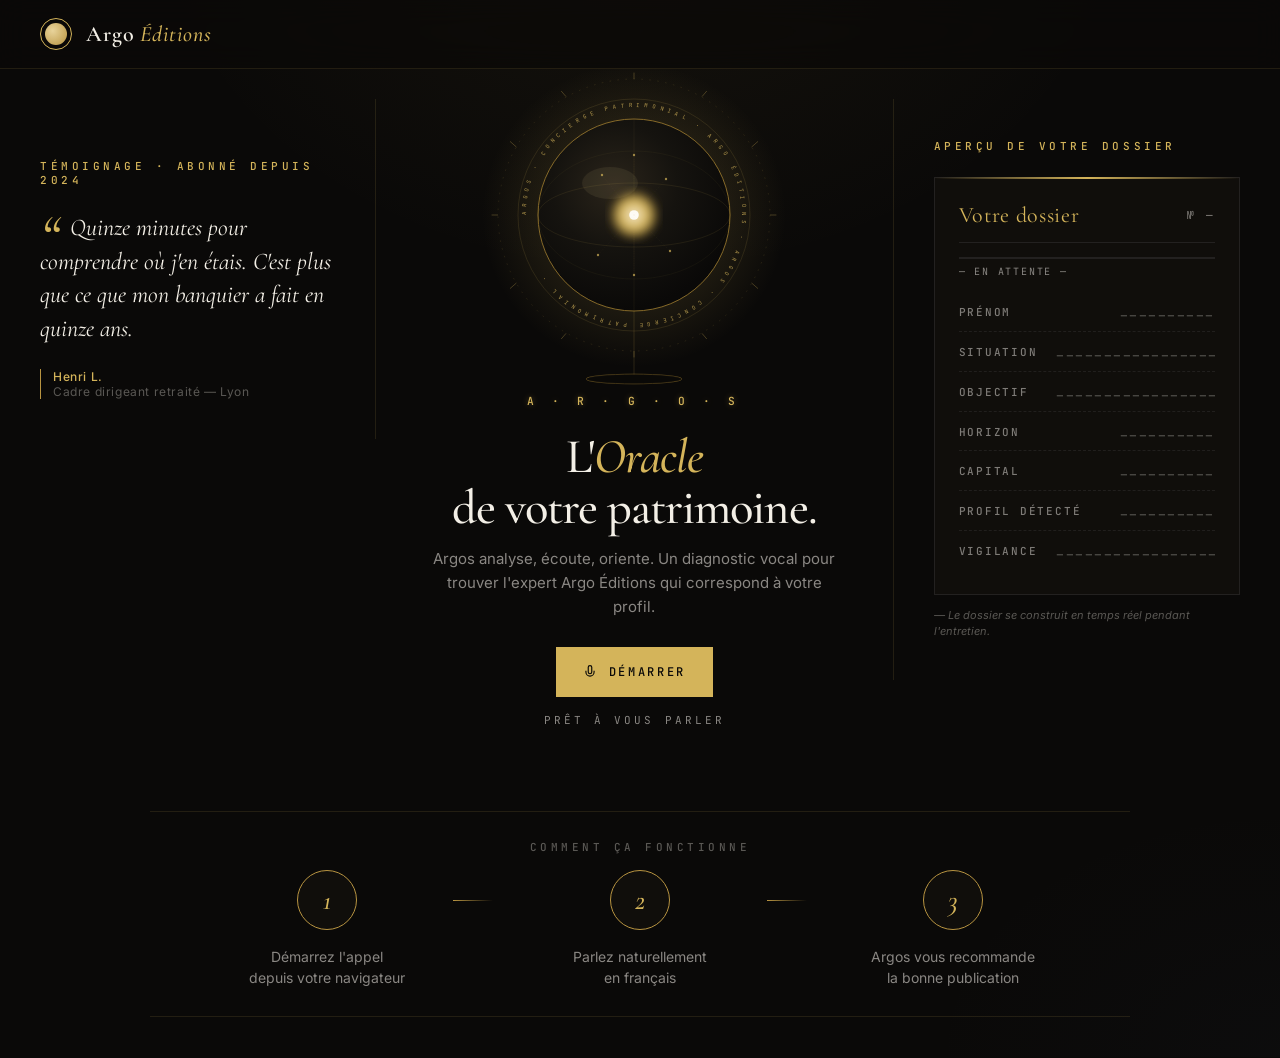
==== frontend/argo-page/index.html @ a1c846ee "Cartes offre trop tot + carte Alpha persistante + didascalie + jauge chaleur Analyse 3 dernieres con" ====
<!DOCTYPE html>
<html lang="fr">
<head>
<meta charset="UTF-8">
<meta name="viewport" content="width=device-width, initial-scale=1.0">
<title>Argos · L'Oracle de votre patrimoine — Argo Éditions</title>
<link rel="preconnect" href="https://fonts.googleapis.com">
<link rel="preconnect" href="https://fonts.gstatic.com" crossorigin>
<link href="https://fonts.googleapis.com/css2?family=Cormorant+Garamond:ital,wght@0,400;0,500;0,600;0,700;1,400;1,500&family=Inter:wght@300;400;500;600;700&family=JetBrains+Mono:wght@400;500&display=swap" rel="stylesheet">

<style>
  :root {
    --bg: #0a0908;
    --bg-2: #100e0b;
    --bg-3: #15130f;
    --fg: #f3efe6;
    --muted: #8a8783;
    --dim: #5a5854;
    --gold: #d4b45a;
    --gold-2: #b89441;
    --gold-soft: #b89441;
    --gold-light: #e8d39a;
    --gold-dim: rgba(212,180,90,0.15);
    --gold-dark: #8a6d2a;
    --line: #232120;
    --line-2: #2a2726;
    --line-soft: rgba(212,180,90,0.12);
    --danger: #b85454;
    --success: #5ab85a;
  }

  * { margin: 0; padding: 0; box-sizing: border-box; }
  html, body {
    min-height: 100%;
    background: var(--bg);
    color: var(--fg);
    font-family: 'Inter', -apple-system, sans-serif;
    font-weight: 400;
    overflow-x: hidden;
    -webkit-font-smoothing: antialiased;
  }
  body {
    background:
      radial-gradient(900px 700px at 50% -10%, rgba(212,180,90,0.06), transparent 55%),
      radial-gradient(700px 500px at 100% 100%, rgba(60,80,120,0.04), transparent 50%),
      var(--bg);
  }

  .serif { font-family: 'Cormorant Garamond', serif; }
  .mono { font-family: 'JetBrains Mono', monospace; }
  .eyebrow {
    font-family: 'JetBrains Mono', monospace;
    font-size: 11px;
    letter-spacing: 0.32em;
    text-transform: uppercase;
    color: var(--gold);
    font-weight: 500;
  }
  .eyebrow.dim { color: var(--dim); }

  /* ================ NAV ================ */
  .nav {
    position: sticky; top: 0; z-index: 50;
    backdrop-filter: blur(14px) saturate(140%);
    background: rgba(10,9,8,0.7);
    border-bottom: 1px solid var(--line-soft);
  }
  .nav-inner {
    max-width: 1480px; margin: 0 auto;
    padding: 18px 40px;
    display: flex; align-items: center; justify-content: space-between;
  }
  .brand-logo { display: flex; align-items: center; gap: 14px; }
  .brand-mark {
    width: 32px; height: 32px;
    border: 1px solid var(--gold);
    border-radius: 50%;
    position: relative;
  }
  .brand-mark::after {
    content: ""; position: absolute;
    inset: 4px; border-radius: 50%;
    background: radial-gradient(circle at 35% 35%, var(--gold-light), var(--gold-soft));
  }
  .brand-name {
    font-family: 'Cormorant Garamond', serif;
    font-size: 22px; font-weight: 600;
    letter-spacing: 0.04em;
  }
  .brand-name em { color: var(--gold); font-style: italic; font-weight: 500; }
  .nav-links {
    display: flex; gap: 36px;
    font-size: 13px; color: var(--muted);
    letter-spacing: 0.02em;
  }
  .nav-links a { color: inherit; text-decoration: none; transition: color .2s; }
  .nav-links a:hover { color: var(--fg); }
  .nav-cta {
    font-family: 'JetBrains Mono', monospace;
    font-size: 11px; letter-spacing: 0.2em; text-transform: uppercase;
    color: var(--gold);
    border: 1px solid var(--gold-soft);
    padding: 10px 18px;
    background: transparent;
    cursor: pointer;
    transition: all .25s;
  }
  .nav-cta:hover { background: var(--gold); color: var(--bg); }
  @media (max-width: 860px) { .nav-links { display: none; } }

  /* ================ ORACLE LAYOUT (3-column) ================ */
  .oracle {
    padding: 30px 40px 0;
    display: grid;
    grid-template-columns: 1fr 1.3fr 1fr;
    gap: 40px;
    align-items: start;
    max-width: 1480px;
    margin: 0 auto;
  }

  .o-left {
    padding: 60px 40px 40px 0;
    border-right: 1px solid var(--line-soft);
    transition: opacity 0.6s;
    position: relative;
    align-self: start;
  }
  .o-testimonial { transition: opacity 0.5s, max-height 0.5s; }
  body.in-call .o-testimonial {
    opacity: 0;
    max-height: 0;
    overflow: hidden;
    pointer-events: none;
    margin: 0;
  }
  .o-left .eyebrow { margin-bottom: 24px; }
  .o-quote {
    font-family: 'Cormorant Garamond', serif;
    font-style: italic;
    font-size: 24px;
    line-height: 1.4;
    color: var(--fg);
    margin-bottom: 24px;
  }
  .o-quote::before {
    content: "\201C";
    font-size: 60px;
    color: var(--gold);
    line-height: 0;
    vertical-align: -20px;
    margin-right: 4px;
  }
  .o-attrib {
    font-size: 12px;
    color: var(--dim);
    letter-spacing: 0.05em;
    border-left: 1px solid var(--gold-soft);
    padding-left: 12px;
  }
  .o-attrib strong { color: var(--gold); font-weight: 500; }
  .o-press { margin-top: 60px; }
  .o-press-list { display: flex; flex-direction: column; gap: 14px; }
  .o-press-list div {
    font-family: 'Cormorant Garamond', serif;
    font-style: italic;
    font-size: 18px;
    color: var(--gold);
  }

  /* ==== CENTER COLUMN ==== */
  .o-center { text-align: center; padding: 0 0 10px; position: relative; }
  .o-headline {
    font-family: 'Cormorant Garamond', serif;
    font-size: clamp(32px, 3.8vw, 52px);
    line-height: 1.05;
    margin-top: 18px;
    margin-bottom: 14px;
    letter-spacing: -0.02em;
    font-weight: 500;
  }
  .o-headline em { color: var(--gold); font-style: italic; }
  .o-sub {
    color: var(--muted);
    font-size: 15px;
    line-height: 1.6;
    max-width: 420px;
    margin: 0 auto 28px;
  }
  body.in-call .o-headline, body.in-call .o-sub {
    opacity: 0;
    pointer-events: none;
    max-height: 0;
    margin: 0;
    overflow: hidden;
    transition: all 0.5s;
  }
  .o-cta-row {
    display: flex; gap: 14px; justify-content: center; flex-wrap: wrap;
    align-items: center;
  }
  /* En appel, le headline + sub sont effondres : il faut restaurer l'air
     entre le bas de l'orbe (A R G O S) et les boutons Micro/Raccrocher. */
  body.in-call .o-cta-row { margin-top: 36px; }
  .btn {
    font-family: 'JetBrains Mono', monospace;
    font-size: 12px;
    letter-spacing: 0.22em;
    text-transform: uppercase;
    cursor: pointer;
    padding: 16px 26px;
    transition: all .3s;
    display: inline-flex; align-items: center; gap: 12px;
    text-decoration: none;
    background: transparent;
    border: 1px solid transparent;
    font-weight: 500;
  }
  .btn-primary {
    background: var(--gold);
    color: var(--bg);
    border-color: var(--gold);
  }
  .btn-primary:hover {
    background: var(--gold-light);
    box-shadow: 0 8px 30px rgba(212,180,90,0.25);
  }
  .btn-primary:disabled {
    opacity: 0.5; cursor: not-allowed; box-shadow: none;
  }
  .btn-ghost { color: var(--fg); border: 1px solid var(--line); }
  .btn-ghost:hover { border-color: var(--gold-soft); color: var(--gold); }
  .btn-danger {
    background: rgba(184,84,84,0.08);
    border: 1px solid rgba(184,84,84,0.35);
    color: #d88888;
  }
  .btn-danger:hover { background: rgba(184,84,84,0.18); border-color: #d88888; }
  .btn-mute {
    border: 1px solid var(--line);
    color: #cfc9bd;
    display: inline-flex;
    align-items: center;
    gap: 10px;
  }
  .btn-mute:hover { border-color: var(--gold-soft); }
  .btn-mute.muted { background: rgba(184,84,84,0.12); border-color: rgba(184,84,84,0.4); color: #e8a3a3; }
  .btn-mute .dot {
    width: 8px; height: 8px; border-radius: 50%;
    background: #5ab85a;
    box-shadow: 0 0 6px rgba(90,184,90,0.6);
  }
  .btn-mute.muted .dot { background: #b85454; box-shadow: 0 0 6px rgba(184,84,84,0.6); }
  .btn-icon { width: 14px; height: 14px; }

  .status {
    font-family: 'JetBrains Mono', monospace;
    font-size: 11px;
    letter-spacing: 0.28em;
    text-transform: uppercase;
    color: var(--muted);
    margin-top: 16px;
    margin-bottom: 0;
    min-height: 18px;
    text-align: center;
  }

  /* ========= ORACLE ORB (SVG) ========= */
  .orb-container {
    --orb-scale: 1;
    --orb-glow: 0.25;
    --heat-color: #6688aa;
    --heat-pct: 0;
    position: relative;
    width: 320px;
    height: 384px;
    margin: -60px auto -10px;
    display: flex;
    align-items: center;
    justify-content: center;
  }
  .oracle-svg {
    width: 100%; height: 100%;
    display: block;
    overflow: visible;
  }
  /* Sphere group : reactive au voice RMS */
  .oracle-sphere-scale {
    transform-origin: 200px 220px;
    transform: scale(var(--orb-scale));
    transition: transform 60ms linear;
  }
  /* Aura : opacity liée à --orb-glow */
  .oracle-aura { opacity: calc(0.5 + 0.5 * var(--orb-glow)); transition: opacity 0.3s; }

  .oracle-ring-outer {
    transform-origin: 200px 220px;
    animation: oracle-rotate-slow 40s linear infinite;
  }
  .oracle-ring-mid {
    transform-origin: 200px 220px;
    animation: oracle-rotate-rev 30s linear infinite;
  }
  .oracle-core {
    transform-origin: 200px 220px;
    animation: oracle-core-breathe 4s ease-in-out infinite;
  }
  .orb-container.speaking .oracle-core {
    animation: oracle-core-pulse 0.8s ease-in-out infinite alternate;
  }
  .orb-container.speaking .oracle-aura {
    animation: oracle-aura-pulse 3s ease-in-out infinite;
  }
  .oracle-pulse-out {
    transform-origin: 200px 220px;
    opacity: 0;
  }
  .orb-container.speaking .oracle-pulse-out {
    animation: oracle-pulse-out 1.6s ease-out infinite;
  }
  .orb-container.speaking .oracle-pulse-out:nth-child(2) { animation-delay: 0.5s; }
  .orb-container.speaking .oracle-pulse-out:nth-child(3) { animation-delay: 1s; }

  @keyframes oracle-rotate-slow { from { transform: rotate(0deg);} to { transform: rotate(360deg);} }
  @keyframes oracle-rotate-rev { from { transform: rotate(0deg);} to { transform: rotate(-360deg);} }
  @keyframes oracle-core-breathe {
    0%,100% { transform: scale(0.95); }
    50% { transform: scale(1.05); }
  }
  @keyframes oracle-core-pulse {
    0% { transform: scale(0.9); opacity: 0.85; }
    100% { transform: scale(1.18); opacity: 1; }
  }
  @keyframes oracle-aura-pulse {
    0%,100% { transform: scale(1); }
    50% { transform: scale(1.08); }
  }
  @keyframes oracle-pulse-out {
    0% { r: 35; opacity: 0.6; }
    100% { r: 150; opacity: 0; }
  }

  /* Heat halo derrière l'orb */
  .heat-halo {
    position: absolute;
    inset: 8% 15%;
    border-radius: 50%;
    background: radial-gradient(circle, var(--heat-color) 0%, transparent 55%);
    opacity: 0;
    filter: blur(28px);
    pointer-events: none;
    z-index: 0;
    transition: opacity 0.8s, background 0.8s;
  }
  body.in-call .heat-halo { opacity: calc(0.1 + var(--heat-pct) / 350); }

  /* Waveform bars + particle canvas centrés sur la SPHÈRE (pas le container).
     La sphère est à (200, 220) dans le viewBox 400×480 → 50% horizontal,
     ~46% vertical du container 380×460. */
  .orb-waveform {
    position: absolute;
    top: 46%; left: 50%;
    width: 260px; height: 260px;
    transform: translate(-50%, -50%);
    opacity: 0;
    transition: opacity 0.5s;
    pointer-events: none;
    z-index: 3;
  }
  body.in-call .orb-container.speaking .orb-waveform { opacity: 1; }
  .orb-waveform line {
    stroke: var(--gold);
    stroke-width: 1.6;
    stroke-linecap: round;
    transform-origin: 140px 140px;
    filter: drop-shadow(0 0 3px rgba(212,180,90,0.5));
  }
  #particle-canvas {
    position: absolute;
    top: 46%; left: 50%;
    width: 360px; height: 360px;
    transform: translate(-50%, -50%);
    pointer-events: none;
    z-index: 2;
    opacity: 0;
    transition: opacity 0.5s;
  }
  body.in-call .orb-container.speaking #particle-canvas { opacity: 1; }

  /* Heat meter + tour badge */
  .heat-meter {
    display: flex;
    gap: 4px;
    justify-content: center;
    margin: 14px auto 0;
    opacity: 0;
    transition: opacity 0.5s;
  }
  body.in-call .heat-meter { opacity: 1; }
  .heat-pip {
    width: 32px;
    height: 4px;
    border-radius: 2px;
    background: rgba(255,255,255,0.06);
    transition: background 0.6s, box-shadow 0.6s, transform 0.6s;
  }
  .heat-pip.active { transform: scaleY(1.3); }
  .heat-pip.active.cold { background: #6688aa; box-shadow: 0 0 8px rgba(102,136,170,0.6); }
  .heat-pip.active.warm { background: #b89441; box-shadow: 0 0 8px rgba(184,148,65,0.6); }
  .heat-pip.active.hot  { background: #d4a030; box-shadow: 0 0 10px rgba(212,160,48,0.7); }
  .heat-pip.active.ready {
    background: #d4b45a; box-shadow: 0 0 14px rgba(212,180,90,0.9);
    animation: pip-pulse 1.6s ease-in-out infinite;
  }
  @keyframes pip-pulse { 0%,100% { box-shadow: 0 0 14px rgba(212,180,90,0.9);} 50% { box-shadow: 0 0 22px rgba(212,180,90,1);} }
  .heat-label {
    font-family: 'JetBrains Mono', monospace;
    font-size: 10px;
    letter-spacing: 0.22em;
    text-transform: uppercase;
    color: var(--muted);
    text-align: center;
    margin-top: 8px;
    opacity: 0;
    min-height: 12px;
    transition: opacity 0.5s;
  }
  body.in-call .heat-label { opacity: 0.7; }

  .turn-badge {
    position: fixed;
    top: 86px;
    right: 24px;
    background: rgba(20,20,20,0.85);
    backdrop-filter: blur(10px);
    border: 1px solid rgba(212,180,90,0.25);
    color: var(--gold);
    padding: 8px 14px;
    border-radius: 20px;
    font-family: 'JetBrains Mono', monospace;
    font-size: 10px;
    font-weight: 500;
    letter-spacing: 0.2em;
    text-transform: uppercase;
    z-index: 60;
    opacity: 0;
    transform: translateY(-10px);
    transition: opacity 0.4s, transform 0.4s;
  }
  body.in-call .turn-badge { opacity: 1; transform: none; }
  .turn-badge .turn-num {
    color: #fff;
    font-family: 'Cormorant Garamond', serif;
    font-size: 18px;
    font-weight: 700;
    font-style: italic;
    margin-right: 6px;
  }

  /* ================ DOSSIER CARD (right column) ================ */
  .o-right {
    padding: 40px 0 40px 40px;
    border-left: 1px solid var(--line-soft);
  }
  .o-right .eyebrow { margin-bottom: 24px; }
  .dossier-card {
    background: var(--bg-2);
    border: 1px solid var(--line);
    padding: 24px;
    position: relative;
  }
  .dossier-card::before {
    content: ""; position: absolute;
    top: -1px; left: -1px; right: -1px; height: 2px;
    background: linear-gradient(90deg, transparent, var(--gold), transparent);
  }
  .dossier-header {
    display: flex; justify-content: space-between; align-items: center;
    padding-bottom: 14px; margin-bottom: 14px;
    border-bottom: 1px solid var(--line);
  }
  .dossier-title-row {
    display: flex; align-items: center; gap: 10px;
    font-family: 'Cormorant Garamond', serif;
    font-size: 22px;
    color: var(--gold);
    letter-spacing: 0.03em;
  }
  .dossier-title-row .dossier-thinking {
    display: none;
    font-family: 'JetBrains Mono', monospace;
    font-size: 10px;
    letter-spacing: 0.2em;
    text-transform: uppercase;
    color: var(--muted);
    align-items: center;
    gap: 6px;
  }
  .dossier-thinking.active { display: inline-flex; }
  .dossier-thinking::before {
    content: "";
    width: 6px; height: 6px; border-radius: 50%;
    background: var(--gold);
    animation: thinking-pulse 1.2s ease-in-out infinite;
  }
  @keyframes thinking-pulse { 0%,100% { opacity: 1;} 50% { opacity: 0.25;} }
  .dossier-id {
    font-family: 'JetBrains Mono', monospace;
    font-size: 11px;
    color: var(--muted);
    letter-spacing: 0.2em;
  }

  .dossier-progress {
    height: 2px;
    background: var(--line);
    margin-bottom: 6px;
    overflow: hidden;
  }
  .dossier-progress-bar {
    height: 100%; width: 0%;
    background: linear-gradient(90deg, var(--gold-2), var(--gold));
    transition: width 0.7s cubic-bezier(.16,.78,.31,.98);
  }
  .dossier-progress-label {
    font-family: 'JetBrains Mono', monospace;
    font-size: 10px;
    color: var(--muted);
    letter-spacing: 0.18em;
    text-transform: uppercase;
    margin-bottom: 14px;
  }

  .dossier-body { display: flex; flex-direction: column; }
  .dossier-empty {
    font-family: 'Cormorant Garamond', serif;
    font-style: italic;
    color: #9a968c;
    font-size: 14px;
    line-height: 1.5;
    padding: 20px 0;
  }

  /* Chaque section = une row "Label   Value" */
  .dossier-section {
    display: flex;
    justify-content: space-between;
    align-items: flex-start;
    gap: 16px;
    padding: 10px 0;
    border-bottom: 1px dashed var(--line);
    font-size: 13px;
    animation: dossier-fade-in 0.4s ease-out;
  }
  .dossier-section:last-child { border-bottom: none; }
  @keyframes dossier-fade-in { from { opacity: 0; transform: translateX(6px);} to { opacity: 1; transform: none;} }

  .dossier-label {
    font-family: 'JetBrains Mono', monospace;
    font-size: 11px;
    color: var(--muted);
    letter-spacing: 0.16em;
    text-transform: uppercase;
    white-space: nowrap;
    padding-top: 3px;
    font-weight: 500;
  }
  .dossier-value {
    color: var(--fg);
    text-align: right;
    max-width: 62%;
    line-height: 1.45;
  }
  .dossier-value.highlight {
    font-family: 'Cormorant Garamond', serif;
    font-style: italic;
    color: var(--gold);
    font-size: 18px;
  }
  .dossier-badge {
    display: inline-block;
    padding: 3px 8px;
    background: var(--gold-dim);
    color: var(--gold);
    border: 1px solid var(--gold-soft);
    font-family: 'JetBrains Mono', monospace;
    font-size: 9px;
    letter-spacing: 0.15em;
    text-transform: uppercase;
  }
  .dossier-item {
    display: block;
    padding: 3px 0;
    color: #d4d0c8;
    font-size: 13px;
    line-height: 1.45;
  }
  .dossier-item + .dossier-item { border-top: 1px solid rgba(255,255,255,0.04); margin-top: 3px; padding-top: 5px; }
  .dossier-value-list { display: flex; flex-direction: column; gap: 2px; text-align: right; align-items: flex-end; }
  .dossier-value-list .dossier-item { text-align: right; padding-left: 0; }
  .dossier-value-list .dossier-item::before { display: none; }

  /* Template à trous — affiché tant que le dossier n'est pas rempli */
  .dossier-section.placeholder { opacity: 0.9; }
  .dossier-value.dashes {
    font-family: 'JetBrains Mono', monospace;
    color: var(--muted);
    font-size: 13px;
    user-select: none;
    letter-spacing: 1.5px;
    opacity: 0.75;
  }
  .dossier-item.new {
    animation: new-item-glow 1.6s ease-out forwards;
  }
  @keyframes new-item-glow {
    0%   { background: rgba(212,180,90,0.22); box-shadow: inset 3px 0 0 var(--gold); }
    60%  { background: rgba(212,180,90,0.08); box-shadow: inset 2px 0 0 var(--gold-soft); }
    100% { background: transparent; box-shadow: inset 0 0 0 transparent; }
  }

  /* Curseur typewriter */
  .typing-cursor::after {
    content: ""; display: inline-block;
    width: 2px; height: 0.95em;
    background: var(--gold);
    vertical-align: text-bottom;
    margin-left: 2px;
    animation: blink 0.7s infinite;
  }
  @keyframes blink { 0%,50% { opacity: 1;} 51%,100% { opacity: 0;} }

  .dossier-close {
    position: absolute;
    top: 12px; right: 12px;
    width: 28px; height: 28px;
    border-radius: 50%;
    background: rgba(255,255,255,0.06);
    border: 1px solid rgba(255,255,255,0.12);
    color: var(--fg);
    font-size: 1rem;
    cursor: pointer;
    display: none;
    align-items: center;
    justify-content: center;
    font-family: inherit;
  }
  @media (max-width: 980px) { .dossier-close { display: flex; } }

  /* ================ HOW IT WORKS (3 étapes) ================ */
  .how-it-works {
    max-width: 980px;
    margin: 48px auto 40px;
    padding: 28px 40px;
    border-top: 1px solid var(--line-soft);
    border-bottom: 1px solid var(--line-soft);
    text-align: center;
    transition: opacity 0.5s, max-height 0.5s, padding 0.5s, margin 0.5s;
  }
  body.in-call .how-it-works {
    opacity: 0;
    max-height: 0;
    margin: 0 auto;
    padding: 0 40px;
    overflow: hidden;
    border: none;
    pointer-events: none;
  }
  .how-it-works .eyebrow { color: var(--dim); margin-bottom: 16px; }
  .hiw-steps {
    display: grid;
    grid-template-columns: repeat(3, 1fr);
    gap: 40px;
    align-items: start;
  }
  .hiw-step {
    display: flex;
    flex-direction: column;
    align-items: center;
    text-align: center;
    gap: 16px;
    position: relative;
  }
  .hiw-step:not(:last-child)::after {
    content: "";
    position: absolute;
    top: 30px;
    right: -30px;
    width: 40px; height: 1px;
    background: linear-gradient(90deg, var(--gold-soft), transparent);
  }
  .hiw-num {
    width: 60px; height: 60px;
    border-radius: 50%;
    border: 1px solid var(--gold-soft);
    background: var(--bg-2);
    display: flex;
    align-items: center;
    justify-content: center;
    font-family: 'Cormorant Garamond', serif;
    font-size: 28px;
    font-style: italic;
    color: var(--gold);
    font-weight: 500;
  }
  .hiw-text {
    font-size: 14px;
    color: var(--muted);
    line-height: 1.5;
    font-family: 'Inter', sans-serif;
  }
  @media (max-width: 720px) {
    .hiw-steps { grid-template-columns: 1fr; gap: 28px; }
    .hiw-step:not(:last-child)::after { display: none; }
  }

  /* ================ TRANSCRIPT (pendant l'appel, sous les CTAs) ================ */
  #transcript {
    max-width: 540px;
    margin: 0 auto;
    max-height: 0;
    overflow-y: auto;
    display: flex;
    flex-direction: column;
    gap: 10px;
    padding-right: 6px;
    opacity: 0;
    transition: opacity 0.5s, max-height 0.5s, margin 0.5s;
  }
  body.in-call #transcript { opacity: 1; max-height: 220px; margin: 28px auto 0; }
  #transcript::-webkit-scrollbar { width: 3px; }
  #transcript::-webkit-scrollbar-thumb { background: var(--line-2); border-radius: 2px; }
  .transcript-line {
    padding: 10px 14px;
    border-radius: 10px;
    line-height: 1.5;
    font-size: 14px;
    animation: line-in 0.35s ease-out;
    text-align: left;
  }
  .transcript-line.alpha {
    background: linear-gradient(135deg, rgba(212,180,90,0.08), rgba(212,180,90,0.02));
    border: 1px solid rgba(212,180,90,0.16);
    align-self: flex-start;
    max-width: 90%;
    border-left: 2px solid var(--gold);
  }
  .transcript-line.user {
    background: rgba(255,255,255,0.03);
    border: 1px solid rgba(255,255,255,0.08);
    align-self: flex-end;
    max-width: 90%;
    color: #ccc;
  }
  @keyframes line-in { from { opacity: 0; transform: translateY(6px);} to { opacity: 1; transform: none;} }

  /* Closing CTA (sous l'orb, gold bubble) */
  #closing-cta {
    text-align: center;
    margin: 0 auto;
    padding: 0 20px;
    background: linear-gradient(135deg, rgba(212,180,90,0.08), rgba(212,180,90,0.02));
    border: 1px solid transparent;
    border-radius: 12px;
    opacity: 0;
    transform: translateY(10px);
    max-height: 0;
    overflow: hidden;
    transition: opacity 0.5s, transform 0.5s, max-height 0.5s, padding 0.5s, border-color 0.5s, margin 0.5s;
    max-width: 480px;
  }
  #closing-cta.visible {
    opacity: 1;
    transform: none;
    max-height: 160px;
    margin: 24px auto 0;
    padding: 18px 20px;
    border-color: rgba(212,180,90,0.3);
  }
  #closing-cta .label {
    display: block;
    color: var(--muted);
    font-family: 'JetBrains Mono', monospace;
    font-size: 10px;
    letter-spacing: 0.22em;
    text-transform: uppercase;
    margin-bottom: 10px;
  }
  #closing-cta a {
    display: inline-block;
    background: var(--gold);
    color: var(--bg);
    padding: 12px 28px;
    text-decoration: none;
    font-weight: 600;
    border-radius: 26px;
    font-size: 14px;
    transition: transform 0.15s;
  }
  #closing-cta a:hover { transform: translateY(-1px); }

  /* ================ SMART CARDS (colonne gauche, à la place du témoignage) ================ */
  #smart-card-area {
    display: none;
    flex-direction: column;
    gap: 12px;
    width: 100%;
    max-width: 360px;
    opacity: 0;
    transition: opacity 0.5s;
    pointer-events: auto;
  }
  body.in-call #smart-card-area { display: flex; opacity: 1; }
  /* Mobile : les cartes vont en bas plutôt qu'à la place du témoignage */
  @media (max-width: 980px) {
    body.in-call #smart-card-area {
      position: fixed;
      left: 16px; right: 16px; bottom: 16px;
      max-width: none; width: auto;
      max-height: 40vh; overflow-y: auto;
      flex-direction: row; flex-wrap: wrap;
      z-index: 30;
    }
  }
  .smart-card {
    pointer-events: auto;
    background: var(--bg-2);
    backdrop-filter: blur(20px);
    border: 1px solid var(--line);
    padding: 20px 22px;
    box-shadow: 0 16px 40px rgba(0,0,0,0.6);
    opacity: 0;
    transform: translateY(18px) scale(0.96);
    transition: opacity 0.6s, transform 0.6s;
    position: relative;
  }
  .smart-card::before {
    content: ""; position: absolute;
    top: -1px; left: -1px; right: -1px; height: 2px;
    background: linear-gradient(90deg, transparent, var(--gold), transparent);
  }
  .smart-card.visible { opacity: 1; transform: none; }
  .smart-card.exiting { opacity: 0; transform: translateY(-12px) scale(0.94); }
  .smart-card.offer-reveal { animation: offer-unfold 0.8s cubic-bezier(.16,.78,.31,.98) both; }
  @keyframes offer-unfold {
    0% { transform: perspective(900px) rotateX(-120deg) scale(0.7); opacity: 0; }
    60% { transform: perspective(900px) rotateX(-6deg) scale(0.98); opacity: 1; }
    100% { transform: perspective(900px) rotateX(0deg) scale(1); opacity: 1; }
  }

  .smart-card-badge {
    display: inline-block;
    font-family: 'JetBrains Mono', monospace;
    font-size: 9px;
    letter-spacing: 0.22em;
    font-weight: 500;
    color: var(--gold);
    background: var(--gold-dim);
    border: 1px solid rgba(212,180,90,0.3);
    padding: 3px 8px;
    text-transform: uppercase;
    margin-bottom: 10px;
  }
  .smart-card h4 {
    font-family: 'Cormorant Garamond', serif;
    font-size: 18px;
    font-weight: 500;
    color: var(--fg);
    margin-bottom: 8px;
    line-height: 1.3;
  }
  .smart-card img {
    display: block; width: 100%; height: auto;
    border-radius: 8px;
    margin: 8px 0 10px;
    border: 1px solid var(--line);
  }
  .smart-card .big-number {
    font-family: 'Cormorant Garamond', serif;
    font-size: 42px;
    font-weight: 600;
    font-style: italic;
    color: var(--gold);
    line-height: 1;
    margin: 6px 0 4px;
    letter-spacing: -0.01em;
  }
  .smart-card p {
    font-size: 13px;
    color: #c8c4bb;
    line-height: 1.5;
  }
  .smart-card .product-price {
    font-family: 'Cormorant Garamond', serif;
    font-style: italic;
    font-size: 22px;
    color: var(--gold);
    margin: 8px 0;
  }
  .smart-card .btn-cta {
    display: inline-block;
    background: var(--gold);
    color: var(--bg);
    padding: 9px 18px;
    text-decoration: none;
    font-family: 'JetBrains Mono', monospace;
    font-size: 11px;
    font-weight: 500;
    letter-spacing: 0.18em;
    text-transform: uppercase;
    margin-top: 6px;
  }

  /* ================ CARDS DIAGNOSTIC / ÉDUCATIVES ================ */
  /* Welcome steps (T1) */
  .smart-card.welcome .ws-list {
    display: flex; flex-direction: column; gap: 10px;
    margin-top: 6px;
  }
  .smart-card.welcome .ws-row {
    display: flex; align-items: center; gap: 12px;
    font-size: 13px; color: var(--fg);
    line-height: 1.45;
  }
  .smart-card.welcome .ws-num {
    width: 26px; height: 26px;
    border-radius: 50%;
    background: var(--gold-dim);
    border: 1px solid var(--gold-soft);
    color: var(--gold);
    font-family: 'Cormorant Garamond', serif;
    font-style: italic;
    font-size: 14px;
    display: flex; align-items: center; justify-content: center;
    flex-shrink: 0;
  }

  /* Did-you-know */
  .smart-card.dyk .dyk-fact {
    font-family: 'Cormorant Garamond', serif;
    font-style: italic;
    font-size: 17px;
    color: var(--fg);
    line-height: 1.4;
    margin: 4px 0 10px;
  }
  .smart-card.dyk .dyk-source {
    font-family: 'JetBrains Mono', monospace;
    font-size: 10px;
    color: var(--dim);
    letter-spacing: 0.14em;
    text-transform: uppercase;
  }

  /* Glossary */
  .smart-card.gloss h4 {
    color: var(--gold);
    font-style: italic;
    font-size: 20px;
  }
  .smart-card.gloss p {
    font-size: 13px;
    line-height: 1.5;
    color: var(--fg);
  }

  /* Patrimony donut */
  .smart-card.patrimony svg.patrimony-donut {
    display: block;
    margin: 6px auto 12px;
    overflow: visible;
  }
  .smart-card.patrimony .pat-legend {
    display: flex; flex-direction: column; gap: 6px;
    margin-top: 6px;
  }
  .smart-card.patrimony .pl-row {
    display: flex; align-items: center; justify-content: space-between;
    font-size: 12px; color: var(--fg);
    padding: 4px 0;
    border-bottom: 1px dashed var(--line);
  }
  .smart-card.patrimony .pl-row:last-child { border: none; }
  .smart-card.patrimony .pl-row .pl-name { display: flex; align-items: center; gap: 8px; }
  .smart-card.patrimony .pl-dot {
    width: 10px; height: 10px; border-radius: 50%;
    flex-shrink: 0;
  }
  .smart-card.patrimony .pl-pct {
    font-family: 'Cormorant Garamond', serif;
    font-style: italic;
    color: var(--gold);
    font-size: 14px;
  }

  /* Quick-reply interactive cards */
  .smart-card.qr .qr-q {
    font-family: 'Cormorant Garamond', serif;
    font-size: 17px;
    color: var(--fg);
    line-height: 1.35;
    margin: 4px 0 14px;
  }
  .smart-card.qr .qr-options {
    display: flex; flex-direction: column; gap: 8px;
  }
  .smart-card.qr .qr-opt {
    font-family: 'JetBrains Mono', monospace;
    font-size: 11px;
    letter-spacing: 0.12em;
    text-transform: uppercase;
    background: transparent;
    border: 1px solid var(--line-2);
    color: var(--fg);
    padding: 10px 14px;
    cursor: pointer;
    transition: all .2s;
    text-align: left;
    font-weight: 500;
  }
  .smart-card.qr .qr-opt:hover {
    border-color: var(--gold-soft);
    background: rgba(212,180,90,0.05);
    color: var(--gold);
  }
  .smart-card.qr .qr-opt.selected {
    background: var(--gold-dim);
    border-color: var(--gold);
    color: var(--gold);
  }
  .smart-card.qr .qr-submit {
    margin-top: 12px;
    background: var(--gold);
    color: var(--bg);
    border: none;
    padding: 12px 18px;
    font-family: 'JetBrains Mono', monospace;
    font-size: 11px;
    letter-spacing: 0.2em;
    text-transform: uppercase;
    cursor: pointer;
    font-weight: 600;
    width: 100%;
  }
  .smart-card.qr .qr-submit:disabled { opacity: 0.3; cursor: not-allowed; }

  /* Risk scale (1-5) */
  .smart-card.qr .risk-scale {
    display: flex;
    gap: 6px;
    margin: 10px 0 6px;
  }
  .smart-card.qr .risk-opt {
    flex: 1;
    padding: 12px 4px;
    border: 1px solid var(--line-2);
    background: transparent;
    cursor: pointer;
    text-align: center;
    font-family: 'Cormorant Garamond', serif;
    font-style: italic;
    font-size: 18px;
    transition: all .2s;
  }
  .smart-card.qr .risk-opt:hover { border-color: var(--gold-soft); transform: translateY(-1px); }
  .smart-card.qr .risk-opt .rl {
    display: block;
    font-family: 'JetBrains Mono', monospace;
    font-style: normal;
    font-size: 8px;
    letter-spacing: 0.12em;
    text-transform: uppercase;
    color: var(--dim);
    margin-top: 4px;
  }
  .smart-card.qr .risk-opt.r1 { color: #6688aa; }
  .smart-card.qr .risk-opt.r2 { color: #88aa88; }
  .smart-card.qr .risk-opt.r3 { color: #d4b45a; }
  .smart-card.qr .risk-opt.r4 { color: #d4a030; }
  .smart-card.qr .risk-opt.r5 { color: #d47a30; }

  /* RGPD + no_commit */
  .smart-card.rgpd {
    background: rgba(255,255,255,0.015);
    border-color: var(--line);
  }
  .smart-card.rgpd .smart-card-badge { color: var(--dim); background: transparent; border-color: var(--line); }
  .smart-card.rgpd p {
    font-size: 12px;
    color: var(--muted);
    line-height: 1.55;
  }
  .smart-card.no-commit {
    border-color: var(--gold-soft);
  }
  .smart-card.no-commit p {
    font-family: 'Cormorant Garamond', serif;
    font-size: 15px;
    font-style: italic;
    line-height: 1.5;
    color: var(--fg);
    margin: 6px 0;
  }

  /* Analysis / reveal cross-check card */
  .smart-card.analysis {
    border: 1px solid var(--gold);
    background: linear-gradient(180deg, var(--bg-2), #17130c);
    box-shadow: 0 10px 40px rgba(212,180,90,0.18), inset 0 0 30px rgba(212,180,90,0.05);
    animation: analysis-glow 2.4s ease-in-out infinite;
  }
  @keyframes analysis-glow {
    0%, 100% { box-shadow: 0 10px 40px rgba(212,180,90,0.18), inset 0 0 30px rgba(212,180,90,0.05); }
    50%      { box-shadow: 0 14px 60px rgba(212,180,90,0.35), inset 0 0 50px rgba(212,180,90,0.12); }
  }
  .smart-card.analysis .an-title {
    font-family: 'Cormorant Garamond', serif;
    font-style: italic;
    font-size: 20px;
    color: var(--gold);
    margin: 4px 0 14px;
  }
  .smart-card.analysis .an-log {
    font-family: 'JetBrains Mono', monospace;
    font-size: 11px;
    color: var(--muted);
    line-height: 1.7;
    letter-spacing: 0.06em;
  }
  .smart-card.analysis .an-log .an-row {
    display: flex; align-items: center; gap: 8px;
    padding: 2px 0;
    opacity: 0;
    animation: an-reveal 0.5s ease-out forwards;
  }
  .smart-card.analysis .an-row:nth-child(1) { animation-delay: 0.2s; }
  .smart-card.analysis .an-row:nth-child(2) { animation-delay: 0.9s; }
  .smart-card.analysis .an-row:nth-child(3) { animation-delay: 1.6s; }
  .smart-card.analysis .an-row:nth-child(4) { animation-delay: 2.3s; }
  .smart-card.analysis .an-row:nth-child(5) { animation-delay: 3.0s; color: var(--gold); font-weight: 500; }
  @keyframes an-reveal {
    from { opacity: 0; transform: translateX(-6px); }
    to   { opacity: 1; transform: none; }
  }
  .smart-card.analysis .an-check {
    color: var(--gold);
    font-family: 'JetBrains Mono', monospace;
    flex-shrink: 0;
  }
  .smart-card.analysis .an-bar {
    margin-top: 14px;
    height: 2px;
    background: var(--line);
    overflow: hidden;
    position: relative;
  }
  .smart-card.analysis .an-bar::after {
    content: "";
    position: absolute; inset: 0;
    background: linear-gradient(90deg, transparent, var(--gold), transparent);
    animation: an-bar-sweep 1.4s linear infinite;
  }
  @keyframes an-bar-sweep {
    from { transform: translateX(-100%); }
    to   { transform: translateX(100%); }
  }

  /* Live market card */
  .smart-card.market .lm-grid {
    display: grid;
    grid-template-columns: 1fr 1fr;
    gap: 8px;
    margin-top: 6px;
  }
  .smart-card.market .lm-item {
    padding: 10px;
    background: rgba(255,255,255,0.02);
    border: 1px solid var(--line);
  }
  .smart-card.market .lm-name {
    font-family: 'JetBrains Mono', monospace;
    font-size: 9px;
    letter-spacing: 0.16em;
    text-transform: uppercase;
    color: var(--dim);
    margin-bottom: 4px;
  }
  .smart-card.market .lm-price {
    font-family: 'Cormorant Garamond', serif;
    font-size: 18px;
    font-weight: 500;
    color: var(--fg);
    line-height: 1;
  }
  .smart-card.market .lm-change {
    font-family: 'JetBrains Mono', monospace;
    font-size: 10px;
    margin-top: 4px;
  }
  .smart-card.market .lm-change.up { color: #6bbd7a; }
  .smart-card.market .lm-change.down { color: #d47a7a; }
  .smart-card.market .lm-unit { color: var(--dim); font-size: 10px; }

  /* ================ CLOSING CINÉMATIQUE OVERLAY ================ */
  .closing-overlay {
    display: none;
    position: fixed;
    inset: 0;
    background: rgba(0,0,0,0.78);
    z-index: 100;
    align-items: center;
    justify-content: center;
    backdrop-filter: blur(8px);
    animation: closing-fade-in 0.4s ease-out;
  }
  .closing-overlay.active { display: flex; }
  @keyframes closing-fade-in { from { opacity: 0; } to { opacity: 1; } }
  .closing-card {
    background: linear-gradient(180deg, var(--bg-2), var(--bg-3));
    border: 1px solid var(--gold);
    padding: 36px 40px;
    max-width: 420px;
    width: 90%;
    text-align: center;
    box-shadow: 0 20px 60px rgba(0,0,0,0.6);
    animation: closing-card-in 0.5s 0.1s ease-out both;
    position: relative;
  }
  .closing-card::before {
    content: ""; position: absolute;
    top: -1px; left: -1px; right: -1px; height: 2px;
    background: linear-gradient(90deg, transparent, var(--gold), transparent);
  }
  @keyframes closing-card-in { from { transform: scale(0.9) translateY(14px); opacity: 0; } to { transform: none; opacity: 1; } }
  .closing-card h3 {
    font-family: 'Cormorant Garamond', serif;
    font-size: 26px;
    font-weight: 500;
    color: var(--gold);
    margin-bottom: 6px;
  }
  .closing-card .closing-expert {
    font-family: 'Cormorant Garamond', serif;
    font-style: italic;
    color: #ccc;
    font-size: 15px;
    margin-bottom: 14px;
  }
  .closing-card .closing-price {
    font-family: 'Cormorant Garamond', serif;
    font-size: 40px;
    color: var(--gold);
    margin: 14px 0;
    letter-spacing: -0.02em;
  }
  .closing-card .closing-bonus { color: #aaa; font-size: 14px; margin-bottom: 12px; }
  .closing-card .closing-guarantee {
    font-family: 'JetBrains Mono', monospace;
    color: #8a8;
    font-size: 10px;
    letter-spacing: 0.2em;
    text-transform: uppercase;
    margin-bottom: 20px;
  }
  .closing-card .closing-cta-btn {
    display: inline-block;
    background: var(--gold);
    color: var(--bg);
    padding: 14px 32px;
    font-family: 'JetBrains Mono', monospace;
    font-weight: 600;
    font-size: 12px;
    letter-spacing: 0.22em;
    text-transform: uppercase;
    text-decoration: none;
    cursor: pointer;
    animation: pulse-btn 2s ease-in-out infinite;
    border: none;
  }
  @keyframes pulse-btn {
    0%,100% { box-shadow: 0 4px 20px rgba(212,180,90,0.3); }
    50% { box-shadow: 0 6px 32px rgba(212,180,90,0.55); }
  }
  .closing-card .closing-dismiss {
    display: block;
    margin-top: 14px;
    color: #666;
    font-family: 'JetBrains Mono', monospace;
    font-size: 10px;
    letter-spacing: 0.2em;
    text-transform: uppercase;
    background: none;
    border: none;
    cursor: pointer;
  }

  /* Confetti */
  .confetti-particle {
    position: fixed;
    width: 8px; height: 8px;
    border-radius: 2px;
    pointer-events: none;
    z-index: 200;
    animation: confetti-fall 2.5s ease-out forwards;
  }
  @keyframes confetti-fall {
    0% { opacity: 1; transform: translateY(0) rotate(0deg); }
    100% { opacity: 0; transform: translateY(80vh) rotate(720deg); }
  }

  /* ================ POST-CALL SCREEN ================ */
  .postcall-screen {
    display: none;
    max-width: 620px;
    margin: 80px auto;
    padding: 40px;
    text-align: center;
    animation: line-in 0.5s ease-out;
  }
  .postcall-screen.active { display: block; }
  .postcall-screen h2 {
    font-family: 'Cormorant Garamond', serif;
    font-size: 36px;
    font-weight: 500;
    color: var(--gold);
    margin-bottom: 14px;
  }
  .postcall-screen .postcall-product {
    font-size: 16px;
    color: var(--fg);
    margin-bottom: 24px;
    line-height: 1.5;
  }
  .postcall-screen .postcall-link {
    display: inline-block;
    background: var(--gold);
    color: var(--bg);
    padding: 14px 32px;
    font-family: 'JetBrains Mono', monospace;
    font-size: 12px;
    letter-spacing: 0.22em;
    text-transform: uppercase;
    font-weight: 500;
    text-decoration: none;
    margin-bottom: 24px;
  }
  .postcall-screen .postcall-dossier {
    text-align: left;
    max-width: 400px;
    margin: 20px auto 0;
    background: var(--bg-2);
    border: 1px solid var(--line);
    padding: 20px;
  }
  .postcall-screen .postcall-dossier h4 {
    font-family: 'Cormorant Garamond', serif;
    color: var(--gold);
    font-size: 16px;
    margin-bottom: 10px;
  }
  .postcall-screen .postcall-dossier p {
    color: #bbb;
    font-size: 14px;
    margin: 4px 0;
  }
  body.postcall-active .oracle,
  body.postcall-active .how-it-works,
  body.postcall-active .turn-badge { display: none !important; }

  .remember-me {
    margin-top: 22px;
    background: rgba(212,180,90,0.06);
    border: 1px solid rgba(212,180,90,0.2);
    padding: 14px 18px;
    max-width: 400px;
    margin-left: auto; margin-right: auto;
    text-align: left;
  }
  .remember-me label {
    display: flex; align-items: flex-start; gap: 10px;
    cursor: pointer;
    color: #c8c4bb;
    font-size: 13px;
    line-height: 1.5;
  }
  .remember-me input[type="checkbox"] {
    accent-color: var(--gold);
    margin-top: 3px;
    width: 16px; height: 16px;
    cursor: pointer;
  }

  /* Viewport glow chaleur hot/ready */
  .viewport-glow {
    position: fixed;
    inset: 0;
    pointer-events: none;
    z-index: 150;
    box-shadow: inset 0 0 0 rgba(212,180,90,0);
    transition: box-shadow 1.2s;
  }
  body.chaleur-hot .viewport-glow { box-shadow: inset 0 0 50px rgba(212,180,90,0.18); }
  body.chaleur-ready .viewport-glow {
    box-shadow: inset 0 0 90px rgba(212,180,90,0.32);
    animation: vglow-pulse 3s ease-in-out infinite;
  }
  @keyframes vglow-pulse {
    0%,100% { box-shadow: inset 0 0 90px rgba(212,180,90,0.3); }
    50% { box-shadow: inset 0 0 130px rgba(212,180,90,0.5); }
  }

  /* Accessibilité */
  :focus-visible {
    outline: 2px solid var(--gold);
    outline-offset: 3px;
  }
  @media (prefers-reduced-motion: reduce) {
    *, *::before, *::after {
      animation-duration: 0.01ms !important;
      animation-iteration-count: 1 !important;
      transition-duration: 0.1s !important;
    }
  }

  /* ================ RESPONSIVE ================ */
  @media (max-width: 980px) {
    .oracle { grid-template-columns: 1fr; gap: 30px; padding: 20px; }
    .o-left, .o-right { border: none; padding: 20px 0; }
    .o-left { display: none; }
    body.in-call .o-right { display: none; }
    .experts-grid { grid-template-columns: 1fr 1fr; }
    .expert { border-right: none; padding: 14px 0; border-bottom: 1px solid var(--line); }
    .nav-inner { padding: 14px 20px; }
    #smart-card-area { top: auto; }
    .turn-badge { top: 74px; right: 14px; }
  }

  .sr-only { position: absolute; width: 1px; height: 1px; overflow: hidden; clip: rect(0,0,0,0); }
</style>
</head>
<body>

<header class="nav">
  <div class="nav-inner nav-inner-minimal">
    <div class="brand-logo">
      <span class="brand-mark"></span>
      <span class="brand-name">Argo<em> Éditions</em></span>
    </div>
  </div>
</header>

<section class="oracle">

  <aside class="o-left">
    <div class="o-testimonial" aria-hidden="true">
      <div class="eyebrow">Témoignage · Abonné depuis 2024</div>
      <p class="o-quote">
        Quinze minutes pour comprendre où j'en étais. C'est plus que ce que mon banquier a fait en quinze ans.
      </p>
      <div class="o-attrib">
        <strong>Henri L.</strong><br>
        Cadre dirigeant retraité — Lyon
      </div>
    </div>
    <!-- Smart cards apparaissent ici pendant l'appel -->
    <aside id="smart-card-area" aria-label="Preuves et supports visuels" aria-live="assertive"></aside>
  </aside>

  <div class="o-center">
    <div class="orb-container idle" id="orb-container">
      <div class="heat-halo" aria-hidden="true"></div>

      <!-- ORACLE SVG ORB (robot / astrolabe) -->
      <svg class="oracle-svg" viewBox="0 0 400 480" aria-hidden="true">
        <defs>
          <radialGradient id="oracle-sphere-grad" cx="40%" cy="35%" r="65%">
            <stop offset="0%" stop-color="#2a241a" />
            <stop offset="50%" stop-color="#15130f" />
            <stop offset="100%" stop-color="#0a0908" />
          </radialGradient>
          <radialGradient id="oracle-core-grad" cx="50%" cy="50%" r="50%">
            <stop offset="0%" stop-color="#fff" stop-opacity="0.95" />
            <stop offset="20%" stop-color="#e8d39a" />
            <stop offset="60%" stop-color="#d4b45a" />
            <stop offset="100%" stop-color="#8a6d2a" stop-opacity="0.4" />
          </radialGradient>
          <radialGradient id="oracle-aura-grad" cx="50%" cy="50%" r="50%">
            <stop offset="0%" stop-color="#d4b45a" stop-opacity="0.4" />
            <stop offset="100%" stop-color="#d4b45a" stop-opacity="0" />
          </radialGradient>
          <filter id="oracle-glow-f">
            <feGaussianBlur stdDeviation="5" />
          </filter>
          <path id="oracle-circle-path" d="M 200,220 m -135,0 a 135,135 0 1,1 270,0 a 135,135 0 1,1 -270,0" fill="none" />
        </defs>

        <!-- Aura externe -->
        <circle class="oracle-aura" cx="200" cy="220" r="190" fill="url(#oracle-aura-grad)" />

        <!-- Anneau externe (lent, ticks) -->
        <g class="oracle-ring-outer">
          <circle cx="200" cy="220" r="170" fill="none" stroke="#d4b45a" stroke-width="0.5" opacity="0.3" stroke-dasharray="2 8" />
          <line x1="200" y1="50"   x2="200" y2="42"   stroke="#d4b45a" stroke-width="0.6" opacity="0.6" />
          <line x1="285" y1="72"   x2="291" y2="65"   stroke="#d4b45a" stroke-width="0.6" opacity="0.6" />
          <line x1="347" y1="135"  x2="355" y2="128"  stroke="#d4b45a" stroke-width="0.6" opacity="0.6" />
          <line x1="370" y1="220"  x2="378" y2="220"  stroke="#d4b45a" stroke-width="0.6" opacity="0.6" />
          <line x1="347" y1="305"  x2="355" y2="312"  stroke="#d4b45a" stroke-width="0.6" opacity="0.6" />
          <line x1="285" y1="368"  x2="291" y2="375"  stroke="#d4b45a" stroke-width="0.6" opacity="0.6" />
          <line x1="200" y1="390"  x2="200" y2="398"  stroke="#d4b45a" stroke-width="0.6" opacity="0.6" />
          <line x1="115" y1="368"  x2="109" y2="375"  stroke="#d4b45a" stroke-width="0.6" opacity="0.6" />
          <line x1="53"  y1="305"  x2="45"  y2="312"  stroke="#d4b45a" stroke-width="0.6" opacity="0.6" />
          <line x1="30"  y1="220"  x2="22"  y2="220"  stroke="#d4b45a" stroke-width="0.6" opacity="0.6" />
          <line x1="53"  y1="135"  x2="45"  y2="128"  stroke="#d4b45a" stroke-width="0.6" opacity="0.6" />
          <line x1="115" y1="72"   x2="109" y2="65"   stroke="#d4b45a" stroke-width="0.6" opacity="0.6" />
        </g>

        <!-- Anneau moyen contre-rotatif avec inscription -->
        <g class="oracle-ring-mid">
          <circle cx="200" cy="220" r="145" fill="none" stroke="#d4b45a" stroke-width="0.4" opacity="0.4" />
          <text fill="#d4b45a" font-size="7" font-family="JetBrains Mono, monospace" letter-spacing="6" opacity="0.8">
            <textPath href="#oracle-circle-path">
              ARGOS · CONCIERGE PATRIMONIAL · ARGO ÉDITIONS · ARGOS · CONCIERGE PATRIMONIAL ·
            </textPath>
          </text>
        </g>

        <!-- Sphère centrale + cœur pulsant (reactive au voice RMS) -->
        <g class="oracle-sphere-scale">
          <circle cx="200" cy="220" r="120" fill="url(#oracle-sphere-grad)" stroke="#8a6d2a" stroke-width="1.2" />
          <ellipse cx="170" cy="180" rx="35" ry="20" fill="#e8d39a" opacity="0.08" />
          <ellipse cx="200" cy="220" rx="120" ry="40" fill="none" stroke="#d4b45a" stroke-width="0.4" opacity="0.3" />
          <ellipse cx="200" cy="220" rx="120" ry="80" fill="none" stroke="#d4b45a" stroke-width="0.3" opacity="0.2" />
          <line x1="200" y1="100" x2="200" y2="340" stroke="#d4b45a" stroke-width="0.3" opacity="0.25" />

          <!-- Pulse rings (visible quand speaking) -->
          <circle class="oracle-pulse-out" cx="200" cy="220" r="35" fill="none" stroke="#d4b45a" stroke-width="0.8" />
          <circle class="oracle-pulse-out" cx="200" cy="220" r="35" fill="none" stroke="#d4b45a" stroke-width="0.8" />
          <circle class="oracle-pulse-out" cx="200" cy="220" r="35" fill="none" stroke="#d4b45a" stroke-width="0.8" />

          <!-- Cœur lumineux -->
          <circle class="oracle-core" cx="200" cy="220" r="30" fill="url(#oracle-core-grad)" filter="url(#oracle-glow-f)" />
          <circle cx="200" cy="220" r="6" fill="#fff" opacity="0.9" />

          <!-- Constellation -->
          <circle cx="160" cy="170" r="1.5" fill="#d4b45a" opacity="0.7" />
          <circle cx="240" cy="175" r="1.5" fill="#d4b45a" opacity="0.7" />
          <circle cx="155" cy="270" r="1.5" fill="#d4b45a" opacity="0.7" />
          <circle cx="245" cy="265" r="1.5" fill="#d4b45a" opacity="0.7" />
          <circle cx="200" cy="145" r="1.5" fill="#d4b45a" opacity="0.7" />
          <circle cx="200" cy="295" r="1.5" fill="#d4b45a" opacity="0.7" />
          <line x1="200" y1="220" x2="160" y2="170" stroke="#d4b45a" stroke-width="0.25" opacity="0.3" stroke-dasharray="1 2" />
          <line x1="200" y1="220" x2="240" y2="175" stroke="#d4b45a" stroke-width="0.25" opacity="0.3" stroke-dasharray="1 2" />
          <line x1="200" y1="220" x2="155" y2="270" stroke="#d4b45a" stroke-width="0.25" opacity="0.3" stroke-dasharray="1 2" />
          <line x1="200" y1="220" x2="245" y2="265" stroke="#d4b45a" stroke-width="0.25" opacity="0.3" stroke-dasharray="1 2" />
          <line x1="200" y1="220" x2="200" y2="145" stroke="#d4b45a" stroke-width="0.25" opacity="0.3" stroke-dasharray="1 2" />
          <line x1="200" y1="220" x2="200" y2="295" stroke="#d4b45a" stroke-width="0.25" opacity="0.3" stroke-dasharray="1 2" />
        </g>

        <!-- Piédestal / socle -->
        <g>
          <line x1="200" y1="340" x2="200" y2="420" stroke="#d4b45a" stroke-width="0.5" opacity="0.4" />
          <ellipse cx="200" cy="425" rx="60" ry="6" fill="none" stroke="#8a6d2a" stroke-width="0.8" />
          <ellipse cx="200" cy="425" rx="60" ry="6" fill="#0a0908" opacity="0.6" />
          <text x="200" y="458" text-anchor="middle" fill="#d4b45a" font-size="14" font-family="JetBrains Mono, monospace" letter-spacing="7" font-weight="500" opacity="1" style="filter: drop-shadow(0 0 4px rgba(212,180,90,0.4));">
            A · R · G · O · S
          </text>
        </g>
      </svg>

      <!-- Waveform spectrale (rempli par JS, visible quand speaking) -->
      <svg class="orb-waveform" id="orb-waveform" viewBox="0 0 280 280" aria-hidden="true"></svg>
      <!-- Canvas pour les particules d'or -->
      <canvas id="particle-canvas" width="680" height="680" aria-hidden="true"></canvas>
      <!-- Anchor invisible pour l'API existante (updateOrbLevel) -->
      <div class="orb" id="orb" style="display:none"></div>
    </div>

    <h1 class="o-headline">L'<em>Oracle</em><br>de votre patrimoine.</h1>
    <p class="o-sub">
      Argos analyse, écoute, oriente. Un diagnostic vocal pour trouver l'expert Argo Éditions qui correspond à votre profil.
    </p>

    <div class="o-cta-row">
      <button class="btn btn-primary" id="start-btn">
        <svg class="btn-icon" viewBox="0 0 24 24" fill="none" stroke="currentColor" stroke-width="2" aria-hidden="true"><path d="M12 1a3 3 0 0 0-3 3v8a3 3 0 0 0 6 0V4a3 3 0 0 0-3-3z"/><path d="M19 10v2a7 7 0 0 1-14 0v-2"/></svg>
        Démarrer
      </button>
      <button class="btn btn-mute" id="mute-btn" style="display:none;" aria-pressed="false">
        <span class="dot"></span><span id="mute-label">Micro actif</span>
      </button>
      <button class="btn btn-danger" id="hangup-btn" style="display:none;">
        Raccrocher
      </button>
    </div>

    <div class="status" id="status">Prêt à vous parler</div>

    <div class="heat-meter" style="display:none;" aria-label="Niveau de chaleur du prospect">
      <div class="heat-pip" data-level="cold"></div>
      <div class="heat-pip" data-level="warm"></div>
      <div class="heat-pip" data-level="hot"></div>
      <div class="heat-pip" data-level="ready"></div>
    </div>
    <div class="heat-label" id="heat-label"></div>

    <div id="transcript" aria-live="polite"></div>

    <div id="closing-cta">
      <span class="label">Prêt à commencer ?</span>
      <a href="https://argo-editions.com" target="_blank" rel="noopener">S'inscrire maintenant</a>
    </div>
  </div>

  <aside class="o-right">
    <div class="eyebrow">Aperçu de votre dossier</div>
    <div class="dossier-card" id="dossier-panel">
      <button class="dossier-close" id="dossier-close" aria-label="Fermer le dossier">×</button>
      <div class="dossier-header">
        <div class="dossier-title-row">
          <span class="dossier-title">Votre dossier</span>
          <div class="dossier-thinking" id="dossier-thinking">Analyse</div>
        </div>
        <div class="dossier-id" id="dossier-id">№ —</div>
      </div>
      <div class="dossier-progress"><div class="dossier-progress-bar" id="dossier-progress-bar"></div></div>
      <div class="dossier-progress-label" id="dossier-progress-label">— en attente —</div>
      <div class="dossier-body" id="dossier-body">
        <!-- Template à trous : se remplit au fil de la conversation -->
        <div class="dossier-section placeholder"><span class="dossier-label">Prénom</span><span class="dossier-value dashes">__________</span></div>
        <div class="dossier-section placeholder"><span class="dossier-label">Situation</span><span class="dossier-value dashes">_________________</span></div>
        <div class="dossier-section placeholder"><span class="dossier-label">Objectif</span><span class="dossier-value dashes">_________________</span></div>
        <div class="dossier-section placeholder"><span class="dossier-label">Horizon</span><span class="dossier-value dashes">__________</span></div>
        <div class="dossier-section placeholder"><span class="dossier-label">Capital</span><span class="dossier-value dashes">__________</span></div>
        <div class="dossier-section placeholder"><span class="dossier-label">Profil détecté</span><span class="dossier-value dashes">__________</span></div>
        <div class="dossier-section placeholder"><span class="dossier-label">Vigilance</span><span class="dossier-value dashes">_________________</span></div>
      </div>
    </div>
    <p style="font-size: 11px; color: var(--dim); margin-top: 12px; line-height: 1.5; font-style: italic;">
      — Le dossier se construit en temps réel pendant l'entretien.
    </p>
  </aside>

</section>

<div class="how-it-works" id="how-it-works">
  <div class="eyebrow">Comment ça fonctionne</div>
  <div class="hiw-steps">
    <div class="hiw-step">
      <div class="hiw-num">1</div>
      <div class="hiw-text">Démarrez l'appel<br>depuis votre navigateur</div>
    </div>
    <div class="hiw-step">
      <div class="hiw-num">2</div>
      <div class="hiw-text">Parlez naturellement<br>en français</div>
    </div>
    <div class="hiw-step">
      <div class="hiw-num">3</div>
      <div class="hiw-text">Argos vous recommande<br>la bonne publication</div>
    </div>
  </div>
</div>

<!-- Viewport glow (chaleur chaud/ready) -->
<div class="viewport-glow" aria-hidden="true"></div>

<!-- Turn badge (top-right) -->
<div class="turn-badge" id="turn-badge"><span class="turn-num" id="turn-num">0</span> tour</div>

<!-- Closing overlay -->
<div class="closing-overlay" id="closing-overlay" role="dialog" aria-modal="true" aria-labelledby="closing-product-name" tabindex="-1">
  <div class="closing-card">
    <h3 id="closing-product-name">—</h3>
    <div class="closing-expert" id="closing-expert">—</div>
    <div class="closing-price" id="closing-price">—</div>
    <div class="closing-bonus" id="closing-bonus"></div>
    <div class="closing-guarantee">Garantie satisfait ou remboursé 3 mois</div>
    <a class="closing-cta-btn" id="closing-cta-btn" href="https://argo-editions.com" target="_blank" rel="noopener">S'inscrire maintenant</a>
    <button class="closing-dismiss" id="closing-dismiss">Continuer la conversation</button>
  </div>
</div>

<!-- Post-call screen -->
<div class="postcall-screen" id="postcall-screen">
  <h2>Merci pour cette conversation</h2>
  <div class="postcall-product" id="postcall-product"></div>
  <a class="postcall-link" id="postcall-link" href="https://argo-editions.com" target="_blank" rel="noopener">Découvrir l'offre</a>
  <div class="postcall-dossier" id="postcall-dossier"></div>
  <div class="remember-me" id="remember-me">
    <label>
      <input type="checkbox" id="remember-check" />
      <span>Souvenez-vous de moi lors de ma prochaine visite (stocké localement, aucune donnée envoyée).</span>
    </label>
  </div>
</div>

<span id="agent-name-footer" class="sr-only">Argos</span>

<script>
/* =============================================================
   ARGO PAGE — Concierge IA vocal, multi-produits
   ============================================================= */
(function () {
  "use strict";

  // ============ CONFIG ============
  const urlParams = new URLSearchParams(location.search);
  const AGENT_NAME = "Argos";
  // Backend : origin (même domaine) par défaut, override via ?backend=
  const BACKEND_URL = (urlParams.get("backend") || location.origin).replace(/\/$/, "");

  const TOKEN_ENDPOINT     = BACKEND_URL + "/api/token";
  const PROMPT_ENDPOINT    = BACKEND_URL + "/api/prompt?agent_name=" + encodeURIComponent(AGENT_NAME);
  const PRODUCTS_ENDPOINT  = BACKEND_URL + "/api/products";
  const STRATEGIST_ENDPOINT= BACKEND_URL + "/api/strategist";
  const UIDIRECTOR_ENDPOINT= BACKEND_URL + "/api/ui-director";
  const BRIEFING_ENDPOINT  = BACKEND_URL + "/api/briefing";
  const SAVE_ENDPOINT      = BACKEND_URL + "/api/save-conversation";

  const MODEL = "gemini-3.1-flash-live-preview";
  const VOICE = "Charon";

  // Global state
  const state = {
    ws: null,
    audioStreamer: null,
    audioPlayer: null,
    isConnected: false,
    conversationLog: [],
    conversationStartedAt: null,
    sessionId: null,
    pendingUserText: "",
    pendingBotText: "",
    userTurnCount: 0,
    coachDirective: null,
    coachInFlight: false,
    uiDirectorInFlight: false,
    lastDossier: {},
    // Catalog multi-produits (4 produits chargés au boot)
    catalog: {},            // { product_id → entry }
    imagesByCardKey: {},    // union des usage_card de tous les produits (fallback pre-routing)
    imagesByProduct: {},    // product_id → { usage_card → {url,...} } (résolution par produit actif)
    cardProductMap: {},     // usage_card → product_id (pour savoir quel produit l'a fourni)
    currentRecommendedProduct: null,  // mis à jour par le coach
    systemPrompt: "",
  };

  // Champs de dossier connus (pour calcul du % de complétion)
  // Seuls les champs remplis comptent — pas de % trompeur
  const DOSSIER_FIELDS = ["prenom", "situation", "objectif", "horizon", "capital", "profil_detecte"];

  // ============ UTILS ============
  function escapeHtml(s) {
    return String(s || "")
      .replace(/&/g, "&amp;")
      .replace(/</g, "&lt;")
      .replace(/>/g, "&gt;")
      .replace(/"/g, "&quot;")
      .replace(/'/g, "&#39;");
  }

  function $(id) { return document.getElementById(id); }

  // ============ AUDIO ENGINE (un seul AudioContext, AudioWorklet pour le mic) ============
  // Auparavant on avait 2 contextes (16k mic + 24k player). On fusionne sur
  // UN SEUL contexte à la fréquence native de la carte son (souvent 48k) :
  //  - Le mic passe par un AudioWorklet qui downsample à 16k et émet des PCM16.
  //  - Le player crée des AudioBuffer à 24k (le ctx resample automatiquement).
  // Gain : ~50ms d'init en moins + moins de drift audio, et on sort de la
  // dette de ScriptProcessorNode (déprécié, bientôt retiré par Chrome).

  let sharedAudioCtx = null;
  let micWorkletUrl = null;

  function getSharedAudioCtx() {
    if (sharedAudioCtx && sharedAudioCtx.state !== "closed") return sharedAudioCtx;
    sharedAudioCtx = new (window.AudioContext || window.webkitAudioContext)();
    return sharedAudioCtx;
  }

  function getMicWorkletUrl() {
    if (micWorkletUrl) return micWorkletUrl;
    const code = `
      class MicDownsampler extends AudioWorkletProcessor {
        constructor() {
          super();
          this.targetRate = 16000;
          this.ratio = sampleRate / this.targetRate;
          this.buf = [];
          this.muted = false;
          this.port.onmessage = (e) => {
            if (e.data && typeof e.data.muted === "boolean") this.muted = e.data.muted;
          };
        }
        process(inputs) {
          const ch = inputs[0] && inputs[0][0];
          if (!ch) return true;
          if (this.muted) {
            // Toujours émettre RMS=0 pour la reactivité, mais PCM silencieux
            const silent = new Int16Array(Math.floor(ch.length / this.ratio));
            this.port.postMessage({ pcm: silent.buffer, rms: 0 }, [silent.buffer]);
            return true;
          }
          for (let i = 0; i < ch.length; i++) this.buf.push(ch[i]);
          const outLen = Math.floor(this.buf.length / this.ratio);
          if (outLen < 128) return true;
          const out = new Int16Array(outLen);
          let sum = 0;
          for (let i = 0; i < outLen; i++) {
            const s = Math.max(-1, Math.min(1, this.buf[Math.floor(i * this.ratio)]));
            out[i] = s < 0 ? s * 0x8000 : s * 0x7fff;
            sum += s * s;
          }
          const consumed = Math.floor(outLen * this.ratio);
          this.buf = this.buf.slice(consumed);
          this.port.postMessage({ pcm: out.buffer, rms: Math.sqrt(sum / outLen) }, [out.buffer]);
          return true;
        }
      }
      registerProcessor('mic-downsampler', MicDownsampler);
    `;
    const blob = new Blob([code], { type: "application/javascript" });
    micWorkletUrl = URL.createObjectURL(blob);
    return micWorkletUrl;
  }

  function pcm16ToBase64(buffer) {
    const bytes = new Uint8Array(buffer);
    let binary = "";
    const CHUNK = 8192;
    for (let i = 0; i < bytes.length; i += CHUNK) {
      binary += String.fromCharCode.apply(null, bytes.subarray(i, i + CHUNK));
    }
    return btoa(binary);
  }

  class AudioStreamer {
    constructor(onData, onLevel) {
      this.onData = onData;
      this.onLevel = onLevel;
      this.stream = null;
      this.source = null;
      this.node = null;
      this.active = false;
      this.muted = false;
    }
    async start() {
      this.stream = await navigator.mediaDevices.getUserMedia({
        audio: { channelCount: 1, echoCancellation: true, noiseSuppression: true, autoGainControl: true },
        video: false,
      });
      const ctx = getSharedAudioCtx();
      if (ctx.state === "suspended") { try { await ctx.resume(); } catch (e) {} }
      try { await ctx.audioWorklet.addModule(getMicWorkletUrl()); } catch (e) {
        console.warn("[Argo] Worklet load failed:", e);
        throw e;
      }
      this.source = ctx.createMediaStreamSource(this.stream);
      this.node = new AudioWorkletNode(ctx, "mic-downsampler");
      this.node.port.onmessage = (e) => {
        if (!this.active) return;
        if (this.onLevel) this.onLevel(Math.min(1, (e.data.rms || 0) * 8));
        if (this.onData && !this.muted) this.onData(pcm16ToBase64(e.data.pcm));
      };
      this.source.connect(this.node);
      // Pas de connexion à destination (on ne veut pas entendre son propre mic).
      this.active = true;
    }
    setMuted(flag) {
      this.muted = !!flag;
      if (this.node) this.node.port.postMessage({ muted: this.muted });
    }
    stop() {
      this.active = false;
      try { if (this.node) this.node.disconnect(); } catch (e) {}
      try { if (this.source) this.source.disconnect(); } catch (e) {}
      if (this.stream) { this.stream.getTracks().forEach(t => t.stop()); this.stream = null; }
      this.node = null;
      this.source = null;
    }
  }

  // ============ AUDIO PLAYER (base64 PCM24 → speakers, contexte partagé) ============
  class AudioPlayer {
    constructor(onLevel) {
      this.ctx = null;
      this.nextStart = 0;
      this.onLevel = onLevel;
      this.analyser = null;
      this.dataArray = null;
      this._levelRaf = null;
      this._destroyed = false;
      this._sources = []; // pour pouvoir flush() sur barge-in
    }
    init() {
      this.ctx = getSharedAudioCtx();
      if (this.ctx.state === "suspended") { try { this.ctx.resume(); } catch (e) {} }
      if (this.onLevel) {
        this.analyser = this.ctx.createAnalyser();
        this.analyser.fftSize = 512;
        this.analyser.connect(this.ctx.destination);
        this.dataArray = new Uint8Array(this.analyser.frequencyBinCount);
        // V1 — exposer l'analyser au driver de waveform spectrale
        try { attachWaveformAnalyser(this.analyser); } catch (e) {}
        const tick = () => {
          if (this._destroyed || !this.analyser) return;
          this.analyser.getByteTimeDomainData(this.dataArray);
          let sum = 0;
          for (let i = 0; i < this.dataArray.length; i++) {
            const v = (this.dataArray[i] - 128) / 128;
            sum += v * v;
          }
          const rms = Math.sqrt(sum / this.dataArray.length);
          this.onLevel(Math.min(1, rms * 6));
          this._levelRaf = requestAnimationFrame(tick);
        };
        tick();
      }
    }
    push(base64) {
      if (this._destroyed || !this.ctx || this.ctx.state === "closed") return;
      try {
        const binary = atob(base64);
        const bytes = new Uint8Array(binary.length);
        for (let i = 0; i < binary.length; i++) bytes[i] = binary.charCodeAt(i);
        const pcm = new Int16Array(bytes.buffer);
        const float = new Float32Array(pcm.length);
        for (let i = 0; i < pcm.length; i++) float[i] = pcm[i] / (pcm[i] < 0 ? 0x8000 : 0x7fff);
        const buf = this.ctx.createBuffer(1, float.length, 24000);
        buf.copyToChannel(float, 0);
        const src = this.ctx.createBufferSource();
        src.buffer = buf;
        if (this.analyser) src.connect(this.analyser); else src.connect(this.ctx.destination);
        const now = this.ctx.currentTime;
        this.nextStart = Math.max(this.nextStart, now);
        src.start(this.nextStart);
        this.nextStart += buf.duration;
        // Tracke la source pour pouvoir l'arrêter sur barge-in
        this._sources.push(src);
        src.onended = () => {
          const i = this._sources.indexOf(src);
          if (i >= 0) this._sources.splice(i, 1);
        };
      } catch (e) {
        // push() peut arriver en course avec interrupt() : silencieux.
      }
    }
    // Arrête immédiatement tout l'audio en cours ET bufferisé (barge-in).
    // Garde le contexte vivant pour la suite.
    flush() {
      for (let i = this._sources.length - 1; i >= 0; i--) {
        try { this._sources[i].stop(); } catch (e) {}
        try { this._sources[i].disconnect(); } catch (e) {}
      }
      this._sources = [];
      this.nextStart = this.ctx ? this.ctx.currentTime : 0;
    }
    interrupt() {
      this._destroyed = true;
      if (this._levelRaf) { cancelAnimationFrame(this._levelRaf); this._levelRaf = null; }
      try { stopWaveform(); } catch (e) {}
      try { if (this.analyser) this.analyser.disconnect(); } catch (e) {}
      this.analyser = null;
      this.dataArray = null;
      // NB : on NE close PAS le contexte partagé ici — il peut être réutilisé
      // par un nouvel appel (bouton "Reprendre").
      this.ctx = null;
      this.nextStart = 0;
    }
  }

  // Sound design retiré — stubs silencieux pour ne pas casser les appelants.
  function sfxDossierDing() {}
  function sfxCardWhoosh() {}
  function sfxClosingChime() {}
  function startHeartbeat() {}
  function stopHeartbeat() {}

  // ============ V1 — WAVEFORM SPECTRALE (64 barres en cercle SVG) ============
  const WAVEFORM_BARS = 64;
  let waveformAnalyser = null;
  let waveformRaf = null;
  let waveformBarsEls = [];

  function buildWaveformBars() {
    const svg = $("orb-waveform");
    if (!svg || waveformBarsEls.length) return;
    const cx = 140, cy = 140;
    const rInner = 120, rOuter = 132;
    for (let i = 0; i < WAVEFORM_BARS; i++) {
      const angle = (i / WAVEFORM_BARS) * Math.PI * 2 - Math.PI / 2;
      const line = document.createElementNS("http://www.w3.org/2000/svg", "line");
      const x1 = cx + Math.cos(angle) * rInner;
      const y1 = cy + Math.sin(angle) * rInner;
      const x2 = cx + Math.cos(angle) * rOuter;
      const y2 = cy + Math.sin(angle) * rOuter;
      line.setAttribute("x1", x1); line.setAttribute("y1", y1);
      line.setAttribute("x2", x2); line.setAttribute("y2", y2);
      line.dataset.angle = angle;
      line.dataset.x1 = x1; line.dataset.y1 = y1;
      svg.appendChild(line);
      waveformBarsEls.push(line);
    }
  }
  function attachWaveformAnalyser(analyser) {
    waveformAnalyser = analyser;
    if (!waveformBarsEls.length) buildWaveformBars();
    if (!waveformRaf) waveformTick();
  }
  function waveformTick() {
    waveformRaf = requestAnimationFrame(waveformTick);
    if (!waveformAnalyser || !waveformBarsEls.length) return;
    const data = new Uint8Array(waveformAnalyser.frequencyBinCount);
    waveformAnalyser.getByteFrequencyData(data);
    const cx = 140, cy = 140;
    const rInner = 120;
    const rMax = 28; // amplitude max des barres
    const step = Math.floor(data.length / WAVEFORM_BARS) || 1;
    for (let i = 0; i < WAVEFORM_BARS; i++) {
      const amp = (data[i * step] || 0) / 255;
      const len = rInner + amp * rMax;
      const line = waveformBarsEls[i];
      const angle = parseFloat(line.dataset.angle);
      const x2 = cx + Math.cos(angle) * len;
      const y2 = cy + Math.sin(angle) * len;
      line.setAttribute("x2", x2);
      line.setAttribute("y2", y2);
    }
  }
  function stopWaveform() {
    if (waveformRaf) { cancelAnimationFrame(waveformRaf); waveformRaf = null; }
    waveformAnalyser = null;
    // Reset des barres à l'inner radius
    waveformBarsEls.forEach(function(line) {
      line.setAttribute("x2", parseFloat(line.dataset.x1));
      line.setAttribute("y2", parseFloat(line.dataset.y1));
    });
  }

  // ============ V2 — PARTICULES D'OR (Canvas 2D, ~30 particules, gravité inverse + fade) ============
  let particleCanvas = null, particleCtx = null, particleRaf = null;
  const particles = [];
  const PARTICLE_COLORS = ["#d4b45a", "#f0d98c", "#fff8dc", "#b89441"];
  function initParticles() {
    if (particleCanvas) return;
    particleCanvas = $("particle-canvas");
    if (!particleCanvas) return;
    particleCtx = particleCanvas.getContext("2d");
  }
  function emitParticle() {
    if (!particleCanvas) return;
    const w = particleCanvas.width, h = particleCanvas.height;
    const cx = w / 2, cy = h / 2;
    const angle = Math.random() * Math.PI * 2;
    const speed = 1.2 + Math.random() * 2.0;
    // Le canvas interne est 680×680, affiché à 360×360 → ratio 1.89x.
    // La sphère visible fait ~114px de rayon à l'écran → ~215 en interne.
    // On émet à l'EXTÉRIEUR de la sphère (r=220-280 interne).
    const rEmit = 220 + Math.random() * 60;
    particles.push({
      x: cx + Math.cos(angle) * rEmit,
      y: cy + Math.sin(angle) * rEmit,
      vx: Math.cos(angle) * speed,
      vy: Math.sin(angle) * speed - 0.6, // gravité inverse
      size: 1.6 + Math.random() * 2.4,
      life: 1,
      decay: 0.008 + Math.random() * 0.016,
      color: PARTICLE_COLORS[Math.floor(Math.random() * PARTICLE_COLORS.length)],
    });
  }
  function particlesTick() {
    particleRaf = requestAnimationFrame(particlesTick);
    if (!particleCtx) return;
    const w = particleCanvas.width, h = particleCanvas.height;
    particleCtx.clearRect(0, 0, w, h);
    // Émission continue pendant que Argos parle
    if ($orbContainer.classList.contains("speaking") && particles.length < 30) {
      if (Math.random() > 0.4) emitParticle();
    }
    for (let i = particles.length - 1; i >= 0; i--) {
      const p = particles[i];
      p.x += p.vx; p.y += p.vy;
      p.vy -= 0.02; // remontée
      p.life -= p.decay;
      if (p.life <= 0) { particles.splice(i, 1); continue; }
      particleCtx.globalAlpha = Math.max(0, p.life);
      particleCtx.fillStyle = p.color;
      particleCtx.beginPath();
      particleCtx.arc(p.x, p.y, p.size * p.life, 0, Math.PI * 2);
      particleCtx.fill();
      // Traînée dorée
      particleCtx.globalAlpha = Math.max(0, p.life * 0.3);
      particleCtx.beginPath();
      particleCtx.arc(p.x, p.y, p.size * 2.5 * p.life, 0, Math.PI * 2);
      particleCtx.fill();
    }
    particleCtx.globalAlpha = 1;
  }
  function startParticles() { initParticles(); if (!particleRaf) particlesTick(); }
  function stopParticles() {
    if (particleRaf) { cancelAnimationFrame(particleRaf); particleRaf = null; }
    particles.length = 0;
    if (particleCtx && particleCanvas) particleCtx.clearRect(0, 0, particleCanvas.width, particleCanvas.height);
  }

  // Compteur de valeur perçue retiré — stubs silencieux.
  function bumpPerceivedValueFromText() {}
  function resetPerceivedValue() {}

  // Ligne Belfort retirée — stubs silencieux.
  function updateBelfortLine() {}
  function resetBelfortLine() {}

  // ============ V9 — BORDURE DORÉE VIEWPORT (chaud/ready) ============
  function updateViewportGlow(chaleur) {
    document.body.classList.remove("chaleur-hot", "chaleur-ready");
    if (chaleur === "chaud") document.body.classList.add("chaleur-hot");
    if (chaleur === "pret_a_acheter") document.body.classList.add("chaleur-ready");
  }

  // ============ P7 — DÉTECTION DE FIN D'APPEL NATURELLE ============
  const END_CALL_PATTERNS = [
    /\bau\s+revoir\b/i,
    /\bà\s+(bientôt|très\s+vite|plus\s+tard|la\s+prochaine)\b/i,
    /\bmerci\s+pour\s+(ce|votre|le|tout)\b/i,
    /\bparfait[^,.!?]*merci[^,.!?]*$/i,  // Argos ferme l'appel
    /\bbonne\s+(journée|soirée|fin\s+de)\b/i,
    /\bje\s+(raccroche|vais\s+y\s+aller|dois\s+filer)\b/i,
    /\bje\s+vais\s+(réfléchir|y\s+réfléchir)\b/i,
  ];
  let endCallDetected = false;
  function checkEndOfCall(text, fromRole) {
    if (endCallDetected) return;
    // Une fois le closing engagé (le prospect veut s'inscrire / le bouton est
    // affiché), Argos dit souvent "à très vite", "merci de votre confiance"… ce
    // qui matchait les motifs de fin d'appel et RACCROCHAIT tout seul. On reste
    // en ligne : plus d'auto-raccrochage dès que le closing est lancé.
    if (buyIntentTriggered || closingOverlayShown) return;
    if (!text) return;
    const t = text.replace(/’/g, "'").toLowerCase();  // apostrophe courbe -> droite
    for (let i = 0; i < END_CALL_PATTERNS.length; i++) {
      if (END_CALL_PATTERNS[i].test(t)) {
        endCallDetected = true;
        console.log("[Argo] End-of-call detected:", fromRole, "→ auto disconnect dans 3s");
        scheduleEphemeral(function() {
          if (state.isConnected) disconnect();
        }, 3000);
        return;
      }
    }
  }

  // ============ P8 — MÉMOIRE CROSS-SESSION (LocalStorage, opt-in) ============
  const REMEMBER_KEY = "argo_remembered_dossier_v1";
  function loadRememberedDossier() {
    try {
      const raw = localStorage.getItem(REMEMBER_KEY);
      if (!raw) return null;
      const parsed = JSON.parse(raw);
      if (!parsed || !parsed.dossier) return null;
      // Expire au bout de 60 jours
      const age = Date.now() - (parsed.saved_at || 0);
      if (age > 60 * 86400 * 1000) { localStorage.removeItem(REMEMBER_KEY); return null; }
      return parsed;
    } catch (e) { return null; }
  }
  function saveRememberedDossier(dossier, productId) {
    try {
      localStorage.setItem(REMEMBER_KEY, JSON.stringify({
        dossier: dossier, product_id: productId, saved_at: Date.now(),
      }));
    } catch (e) {}
  }
  function clearRememberedDossier() {
    try { localStorage.removeItem(REMEMBER_KEY); } catch (e) {}
  }

  // ============ MODE PROMPT CONTEXTUEL (P1 : DIAGNOSTIC → CLOSING) ============
  // Envoie un nudge à Argos au tour 6 pour confirmer qu'il bascule en mode closing.
  let modeClosingNudged = false;
  function nudgeToClosingMode(coachDirective) {
    // Nudge closing desactive : Argos hallucine ces marqueurs et les lit
    // a voix haute. La regle reste dans le system prompt.
    if (modeClosingNudged) return;
    modeClosingNudged = true;
    return;
  }

  // ============ ORB LEVEL ============
  const $orbContainer = $("orb-container");
  function updateOrbLevel(vol) {
    // vol=0 → orb au repos complet (glow 0), pas de résidu lumineux au raccroché
    $orbContainer.style.setProperty("--orb-scale", 1 + vol * 0.25);
    $orbContainer.style.setProperty("--orb-glow", vol <= 0.001 ? 0 : (0.15 + vol * 0.55));
  }
  function resetOrbVisuals() {
    $orbContainer.style.setProperty("--orb-scale", 1);
    $orbContainer.style.setProperty("--orb-glow", 0);
    $orbContainer.style.setProperty("--heat-pct", 0);
    $orbContainer.style.setProperty("--heat-color", "#6688aa");
  }

  // ============ TRANSCRIPT ============
  const $transcript = $("transcript");
  let currentAlphaMsg = null, currentUserMsg = null;

  // Le modèle vocal émet parfois du markdown (**gras**) hérité du system prompt :
  // inutile à l'oral et moche dans le transcript. On le nettoie à l'affichage.
  function cleanDisplayText(t) {
    if (!t) return t;
    return String(t)
      .replace(/\[[^\]]*\]/g, "")        // didascalies "[Il confirme.]" -> retirées
      .replace(/\*\*(.+?)\*\*/g, "$1")
      .replace(/\*(.+?)\*/g, "$1")
      .replace(/[*_`]+/g, "")
      .replace(/\s{2,}/g, " ").trim();
  }

  function addMessage(role, text, replace = false) {
    if (!text) return;
    text = cleanDisplayText(text);
    if (role === "alpha") {
      if (currentAlphaMsg && replace) {
        currentAlphaMsg.textContent = text;
      } else {
        currentAlphaMsg = document.createElement("div");
        currentAlphaMsg.className = "transcript-line alpha";
        currentAlphaMsg.textContent = text;
        $transcript.appendChild(currentAlphaMsg);
      }
    } else {
      if (currentUserMsg && replace) {
        currentUserMsg.textContent = text;
      } else {
        currentUserMsg = document.createElement("div");
        currentUserMsg.className = "transcript-line user";
        currentUserMsg.textContent = text;
        $transcript.appendChild(currentUserMsg);
      }
    }
    $transcript.scrollTop = $transcript.scrollHeight;
  }

  // ============ DOSSIER (gauche, typewriter + progression) ============
  const $dossierPanel = $("dossier-panel");
  const $dossierBody  = $("dossier-body");
  const $progressBar  = $("dossier-progress-bar");
  const $progressLabel= $("dossier-progress-label");
  const $thinking     = $("dossier-thinking");

  // Détection fine des éléments nouveaux vs existants vs modifiés
  let previousDossierSignature = new Map();  // label → [items...]

  // Template à trous HTML — on le capture au boot pour pouvoir le restaurer
  // entre deux appels (sinon le DOM garde les anciennes valeurs).
  const DOSSIER_TEMPLATE_HTML = (function() {
    const body = document.getElementById("dossier-body");
    return body ? body.innerHTML : "";
  })();
  function resetDossierTemplate() {
    const body = document.getElementById("dossier-body");
    if (body) body.innerHTML = DOSSIER_TEMPLATE_HTML;
    const pb = document.getElementById("dossier-progress-bar");
    if (pb) pb.style.width = "0%";
    const pl = document.getElementById("dossier-progress-label");
    if (pl) pl.textContent = "— en attente —";
    const did = document.getElementById("dossier-id");
    if (did) did.textContent = "№ —";
  }

  function showDossier() {
    $dossierPanel.classList.add("open");
    document.body.classList.add("dossier-open");
  }

  function setThinking(active) {
    $thinking.classList.toggle("active", !!active);
  }

  function updateProgress(dossier) {
    let filled = 0, total = DOSSIER_FIELDS.length;
    for (const k of DOSSIER_FIELDS) {
      let v = dossier[k];
      // Publication recommandée peut venir du state si le coach a tranché avant l'UI director
      // publication_recommandee n'est plus affichée dans le dossier
      if (v === null || v === undefined || v === "") continue;
      if (Array.isArray(v) && v.length === 0) continue;
      filled++;
    }
    const pct = Math.round((filled / total) * 100);
    $progressBar.style.width = pct + "%";
    $progressLabel.textContent = pct + "% complété · " + filled + "/" + total + " champs";
  }

  // ===== MONITORING : journal d'événements (cartes / dossier / coach / briefing).
  // Embarqué avec la conversation (entrées role:"monitor") -> analyse a posteriori
  // par tools/recent_convs.py (quelle carte à quel tour, remplissage du dossier…).
  function logMonitor(type, data) {
    try {
      if (!state.monitorEvents) state.monitorEvents = [];
      var t = state.conversationStartedAt
        ? Math.round((Date.now() - new Date(state.conversationStartedAt).getTime()) / 1000) : 0;
      state.monitorEvents.push(Object.assign({ t: t, turn: state.userTurnCount || 0, type: type }, data || {}));
      if (state.monitorEvents.length > 400) state.monitorEvents.shift();
    } catch (e) {}
  }

  var _DOSSIER_FIELDS = ["prenom", "situation", "objectif", "horizon", "capital", "profil_detecte", "vigilance", "questions_cles"];
  function renderDossier(dossier) {
    if (!dossier || Object.keys(dossier).length === 0) return;
    try {
      logMonitor("dossier", {
        prenom: dossier.prenom || null, capital: dossier.capital || null,
        objectif: dossier.objectif || null, horizon: dossier.horizon || null,
        profil: dossier.profil_detecte || null,
        n_filled: _DOSSIER_FIELDS.filter(function (k) {
          var v = dossier[k];
          return v !== null && v !== undefined && v !== "" && !(Array.isArray(v) && !v.length);
        }).length
      });
    } catch (e) {}

    // First fill → show panel
    if (!$dossierPanel.classList.contains("open")) showDossier();

    // Build new signature map
    const newSignature = new Map();
    const sectionsToRender = [];

    function addSection(label, klass, value, iconLabel) {
      if (value === null || value === undefined) return;
      if (Array.isArray(value) && value.length === 0) return;
      if (value === "") return;

      const items = Array.isArray(value) ? value : [value];
      const itemsStr = items.map(String);
      newSignature.set(label, itemsStr);
      sectionsToRender.push({ label: iconLabel || label, klass, items: itemsStr });
    }

    addSection("prenom",         "highlight", dossier.prenom, "Prénom");
    addSection("situation",      "list",      dossier.situation, "Situation");
    addSection("objectif",       "list",      dossier.objectif, "Objectif");
    addSection("horizon",        "value",     dossier.horizon, "Horizon");
    addSection("capital",        "value",     dossier.capital, "Capital évoqué");
    addSection("profil_detecte", "badge",     dossier.profil_detecte, "Profil détecté");
    addSection("vigilance",      "list",      dossier.vigilance, "Points de vigilance");
    addSection("questions_cles", "list",      dossier.questions_cles, "Questions clés");

    // Publication recommandée : NE PAS afficher dans le dossier visible.
    // Le prospect ne doit pas voir quel produit le coach a choisi — c'est Argos qui le révèle vocalement.

    // Render
    $dossierBody.innerHTML = "";
    if (sectionsToRender.length === 0) {
      $dossierBody.innerHTML = '<div class="dossier-empty">Les informations que vous partagez avec Argos apparaîtront ici.</div>';
      return;
    }

    for (const s of sectionsToRender) {
      const section = document.createElement("div");
      section.className = "dossier-section";
      const label = document.createElement("div");
      label.className = "dossier-label";
      label.textContent = s.label;
      section.appendChild(label);

      if (s.klass === "highlight") {
        const v = document.createElement("div");
        v.className = "dossier-value highlight";
        v.textContent = s.items[0];
        maybeAnimate(v, s.label, s.items, true);
        section.appendChild(v);
      } else if (s.klass === "badge") {
        const b = document.createElement("span");
        b.className = "dossier-badge";
        b.textContent = s.items[0];
        maybeAnimate(b, s.label, s.items);
        section.appendChild(b);
      } else if (s.klass === "value") {
        const v = document.createElement("div");
        v.className = "dossier-value";
        v.textContent = s.items[0];
        maybeAnimate(v, s.label, s.items);
        section.appendChild(v);
      } else {
        // list : wrap dans un .dossier-value pour que le layout flex
        // (label à gauche, contenu à droite) fonctionne avec plusieurs items
        const wrap = document.createElement("div");
        wrap.className = "dossier-value dossier-value-list";
        for (const item of s.items) {
          const it = document.createElement("div");
          it.className = "dossier-item";
          it.textContent = item;
          maybeAnimate(it, s.label, s.items, false, item);
          wrap.appendChild(it);
        }
        section.appendChild(wrap);
      }
      $dossierBody.appendChild(section);
    }

    // Update signature + progress
    previousDossierSignature = newSignature;
    updateProgress(dossier);
  }

  // Anime un élément uniquement s'il est nouveau par rapport à la version précédente
  function maybeAnimate(el, label, itemsStr, highlight = false, specificItem = null) {
    const prev = previousDossierSignature.get(label) || [];
    let isNew = false;
    if (specificItem) {
      // Pour les listes : ne "new" que l'item spécifique s'il n'était pas dans la version d'avant
      isNew = !prev.includes(specificItem);
    } else {
      // Pour les champs simples : new si le contenu a changé
      isNew = prev.length === 0 || prev[0] !== itemsStr[0];
    }
    if (isNew) {
      el.classList.add("new");
      // Sound design : ding doré à chaque nouvel item
      sfxDossierDing();
      if (highlight && specificItem === null) {
        // Typewriter pour le prénom (effet spécial)
        typewriterEffect(el, itemsStr[0], 55);
      }
    }
  }

  function typewriterEffect(el, text, msPerChar = 40) {
    const original = text;
    el.textContent = "";
    el.classList.add("typing-cursor");
    let i = 0;
    const step = () => {
      el.textContent = original.slice(0, ++i);
      if (i < original.length) {
        setTimeout(step, msPerChar);
      } else {
        setTimeout(() => el.classList.remove("typing-cursor"), 500);
      }
    };
    step();
  }

  // ============ GARDE-FOU TEMPORALITÉ DES CARTES ============
  // Empêche d'afficher une carte (expert / preuve / offre) avant que son
  // contenu n'ait été VRAIMENT évoqué dans la conversation.
  // Vrai UNIQUEMENT quand le coach a basculé en closing (phase prix/post closing
  // OU signal_closing vert). Sert à gater la carte offre / bouton S'inscrire : il
  // ne doit PAS apparaître tant qu'Argos n'a pas parlé de l'offre à la voix.
  function inClosingNow() {
    var d = state.coachDirective;
    if (!d) return false;
    var phase = (d.directive_phase && d.directive_phase.phase_agent_autorisee) || "";
    var signal = (d.directive_prochain_tour && d.directive_prochain_tour.signal_closing) || "";
    return phase === "prix_closing" || phase === "post_closing" || signal === "vert";
  }

  function cardAllowedAtThisTurn(cardData, key) {
    var turn = state.userTurnCount;
    var tpl = (typeof cardData === "string") ? cardData : (cardData.template || "");

    // Cartes d'accueil / transparence / market : autorisées à TOUT moment.
    var INTRO_TEMPLATES = ["welcome_steps", "rgpd_notice", "live_market", "guarantee_generic", "no_commit", "did_you_know", "patrimony_chart", "glossary"];
    if (INTRO_TEMPLATES.indexOf(tpl) >= 0 || INTRO_TEMPLATES.indexOf(key) >= 0) return true;
    if (turn < 2) return false;

    // Cross-produit : une carte d'un AUTRE produit que l'actif → rejet.
    var owner = state.cardProductMap ? state.cardProductMap[key] : null;
    if (owner && state.currentRecommendedProduct && owner !== state.currentRecommendedProduct) {
      return false;
    }

    // offer_card / produit (carte prix + bouton S'inscrire) : produit recommandé
    // ET closing en cours. Sinon le bouton apparaissait avant qu'Argos ait parlé
    // de l'offre à la voix (court-circuit du phase-lock serveur). Détection par
    // TEMPLATE uniquement (une carte proof dont l'image_key commence par
    // "product" n'est PAS une offre).
    if (tpl === "offer_card" || tpl === "product" || tpl === "product_offer") {
      return !!state.currentRecommendedProduct && inClosingNow();
    }

    // PROACTIVITÉ VOULUE (garde-fou "mot prononcé" retiré sur autorisation) :
    // au-delà du tour 1 on laisse passer expert_portrait, proof_number,
    // opportunity, comparison, testimonial... MÊME si le nom/chiffre n'a pas été
    // dit mot pour mot. On fait confiance au serveur (chiffres ancrés réels +
    // verrou cross-produit) et au LLM contextuel ; l'arbitre gère le rythme.
    // -> Argos parle de Tilson => le LLM peut sortir son portrait ET un de ses
    //    graphiques de perf pour enrichir, comme voulu.
    return true;
  }

  // ============ SMART CARDS (droite, stack 2 max) ============
  const $smartCardArea = $("smart-card-area");
  const MAX_STACK = 2;          // max 2 cartes visibles
  const STANDARD_LIFESPAN_MS = 12000; // 12s de vie max par carte
  // ===== ARBITRE D'AFFICHAGE — un seul point d'entrée : showSmartCard() =====
  // Tue le spam multi-source (LLM + triggers mot-clé + heuristiques) : dwell
  // minimum + rate-limit global + dédup unifié de session.
  const CARD_MIN_DWELL_MS = 4000;   // une carte reste lisible >=4s avant éviction
  const CARD_MIN_GAP_MS   = 7000;   // >=7s entre 2 cartes "normales" (anti-spam global)
  // Templates prioritaires : bypassent gap + dwell (intro, reveal, offre, rassurance).
  const HIGH_PRIORITY_TEMPLATES = ["welcome_steps", "rgpd_notice", "live_market", "analysis_cross", "offer_card", "no_commit"];
  let activeCards = [];         // { key, el, timeout, shownAt }
  let lastCardShownAt = 0;      // ts du dernier affichage réel (rate-limit global)
  let cardSessionShown = new Set(); // dédup unifié session — TOUS producteurs confondus

  function showSmartCard(cardData, opts) {
    opts = opts || {};
    if (!cardData) return;
    if (!state.isConnected) return;  // pas de carte hors appel (timer/fetch en vol après raccrochage)

    // Clé unique de la carte (respecte cardData.key si fourni → glossaire, etc.)
    let key;
    if (typeof cardData === "string") {
      key = cardData;
    } else {
      key = cardData.key || cardData.image_key || (cardData.template + "_" + (cardData.title || "").slice(0, 20));
    }
    if (!key) return;

    var tpl = (typeof cardData === "string") ? cardData : (cardData.template || "");
    var isHigh = opts.priority === "high" || HIGH_PRIORITY_TEMPLATES.indexOf(tpl) >= 0;
    var now = Date.now();

    // Cartes d'INTRO (accueil, RGPD) : UNE SEULE FOIS par session, peu importe la
    // clé. Le LLM cartes a re-émis un welcome_steps en plein call (clé différente
    // -> échappe à la dédup par clé). On dédup ces templates par TEMPLATE.
    var INTRO_ONCE = ["welcome_steps", "rgpd_notice"];
    if (INTRO_ONCE.indexOf(tpl) >= 0 && cardSessionShown.has("__intro_" + tpl)) {
      console.log("[Argo] Intro card deduped by template:", tpl);
      return;
    }

    // GARDE-FOU TEMPORALITÉ : empêche les cartes prématurées (ex: Whitney Tilson
    // avant même que l'agent n'ait cité son nom).
    if (!cardAllowedAtThisTurn(cardData, key)) {
      console.log("[Argo] Card filtered (too early):", key, "turn=", state.userTurnCount);
      return;
    }

    // DÉDUP UNIFIÉ SESSION : tous les producteurs (LLM, triggers mot-clé,
    // heuristiques) partagent ce Set → fini les doublons (ex: carte Tilson
    // poussée par le trigger local PUIS re-choisie par le LLM).
    if (cardSessionShown.has(key)) {
      console.log("[Argo] Card deduped (already shown this session):", key);
      return;
    }
    // Pas de doublon visible
    if (activeCards.some(c => c.key === key)) return;

    // RATE-LIMIT GLOBAL : >=7s entre 2 cartes normales (les high bypassent).
    if (!isHigh && (now - lastCardShownAt) < CARD_MIN_GAP_MS) {
      console.log("[Argo] Card rate-limited (global gap):", key);
      return;
    }
    // DWELL-FLOOR : ne pas éjecter une carte encore fraîche (<4s) pour une normale.
    if (activeCards.length >= MAX_STACK) {
      var oldest = activeCards[0];
      if (!isHigh && oldest && (now - (oldest.shownAt || 0)) < CARD_MIN_DWELL_MS) {
        console.log("[Argo] Card dropped (stack plein, plus ancienne trop fraîche):", key);
        return;
      }
    }

    // DOM safety : retire un éventuel doublon orphelin
    $smartCardArea.querySelectorAll('[data-card-key="' + key + '"]').forEach(function(el) { el.remove(); });

    const cardEl = buildSmartCard(cardData);
    if (!cardEl) return;
    cardEl.dataset.cardKey = key;
    // V7 — enveloppe qui se déplie pour la carte offre / produit (par TEMPLATE)
    if (tpl === "offer_card" || tpl === "product" || tpl === "product_offer") {
      cardEl.classList.add("offer-reveal");
    }

    $smartCardArea.appendChild(cardEl);
    void cardEl.offsetWidth;
    cardEl.classList.add("visible");
    // Sound design : whoosh à l'arrivée
    sfxCardWhoosh();

    // Enregistre pour l'arbitre (dédup + rate-limit partagés)
    cardSessionShown.add(key);
    if (INTRO_ONCE.indexOf(tpl) >= 0) cardSessionShown.add("__intro_" + tpl);
    lastCardShownAt = now;
    logMonitor("card", { template: tpl, key: key,
      ctx_user: (state.pendingUserText || "").trim().slice(-60),
      ctx_bot: (state.pendingBotText || "").trim().slice(-60) });

    let timeoutId = null;
    // Persistance (pas de timeout) réservée aux VRAIES cartes offre, détectées
    // par TEMPLATE — pas par clé : une carte 'did_you_know'/'proof' dont
    // l'image_key commence par 'product' (ex. product_main) restait collée à
    // l'écran à tort et bloquait visuellement la suite.
    const isOffer = tpl === "offer_card" || tpl === "product" || tpl === "product_offer";
    if (!isOffer) {
      timeoutId = setTimeout(function() { hideSmartCard(key); }, STANDARD_LIFESPAN_MS);
    }

    activeCards.push({ key: key, el: cardEl, timeout: timeoutId, shownAt: now });

    // FIFO : au-delà de MAX_STACK, éjecte la plus ancienne (dwell déjà vérifié
    // plus haut → on n'éjecte jamais une carte de moins de 4s pour une normale).
    while (activeCards.length > MAX_STACK) {
      const victim = activeCards[0];
      hideSmartCard(victim.key);
    }
  }

  function hideSmartCard(key) {
    const idx = activeCards.findIndex(c => c.key === key);
    if (idx < 0) return;
    const c = activeCards[idx];
    if (c.timeout) clearTimeout(c.timeout);
    c.el.classList.remove("visible");
    c.el.classList.add("exiting");
    setTimeout(() => { if (c.el.parentNode) c.el.parentNode.removeChild(c.el); }, 600);
    activeCards.splice(idx, 1);
  }

  function hideAllSmartCards() {
    [...activeCards].forEach(c => hideSmartCard(c.key));
  }

  // Retire les cartes offre/produit persistantes (bouton S'inscrire) de l'écran.
  // Appelé quand le coach CHANGE de produit -> sinon l'offre de l'ANCIEN produit
  // (ex: "S'inscrire à Alpha") reste affichée alors que le prospect est parti
  // sur autre chose.
  function hideOfferCards() {
    [...activeCards].forEach(function(c) {
      var k = (c.key || "");
      if (k.indexOf("offer") === 0 || k.indexOf("product") === 0 || k.indexOf("analysis_cross") === 0) {
        hideSmartCard(c.key);
      }
    });
    ["offer_card", "product_main", "product_offer", "product_guide", "analysis_cross_"].forEach(function(k) {
      cardSessionShown.delete(k);
    });
  }

  // Résout l'image d'une carte par PRODUIT ACTIF d'abord (corrige les collisions
  // de clés cross-produit, ex: authority_tilson présent sur actions ET alpha),
  // puis fallback sur la map plate (utile avant que le coach ait tranché).
  function resolveCardImage(imgKey) {
    if (!imgKey) return null;
    var pid = state.currentRecommendedProduct;
    if (pid && state.imagesByProduct[pid] && state.imagesByProduct[pid][imgKey]) {
      return state.imagesByProduct[pid][imgKey];
    }
    return state.imagesByCardKey[imgKey] || null;
  }

  // <img> robuste : onerror retire l'image cassée (404 / mauvaise image servie
  // par le CDN) → la carte reste lisible en texte plutôt qu'une icône brisée.
  function cardImg(url, extraAttrs) {
    if (!url) return "";
    return '<img src="' + escapeHtml(url) + '" loading="lazy" onerror="this.remove()" ' + (extraAttrs || "") + ' />';
  }

  function buildSmartCard(cardData) {
    const card = document.createElement("div");
    card.className = "smart-card";

    // cardData est soit un string (ancienne API) soit un objet riche (nouvelle API)
    if (typeof cardData === "string") {
      // Legacy : juste une clé
      if (cardData === "offer_card" || cardData === "product" || cardData.startsWith("product_")) return buildOfferCard(card);
      if (cardData === "guarantee_generic" || cardData === "guarantee") return buildGuaranteeCard(card);
      // Fallback image simple
      const img = resolveCardImage(cardData);
      if (img) {
        card.innerHTML =
          '<span class="smart-card-badge">Info</span>' +
          cardImg(img.url, 'alt="' + escapeHtml(img.description || "") + '"') +
          '<p>' + escapeHtml(img.description || "") + '</p>';
      } else {
        card.innerHTML = '<span class="smart-card-badge">Info</span><p>' + escapeHtml(cardData) + '</p>';
      }
      return card;
    }

    // Nouvelle API : objet riche { image_key, template, title, subtitle, quote, items }
    const tpl = cardData.template || "proof_number";

    // Cas spéciaux par template name
    if (tpl === "offer_card" || tpl === "product" || tpl === "product_offer") return buildOfferCard(card);
    if (tpl === "guarantee_generic" || tpl === "guarantee") return buildGuaranteeCard(card);

    // Nouveaux templates : diagnostic, educatif, interactifs
    if (tpl === "welcome_steps") return buildWelcomeStepsCard(card);
    if (tpl === "did_you_know") return buildDidYouKnowCard(card, cardData);
    if (tpl === "glossary") return buildGlossaryCard(card, cardData);
    if (tpl === "patrimony_chart") return buildPatrimonyChartCard(card);
    if (tpl === "rgpd_notice") return buildRGPDCard(card);
    if (tpl === "no_commit") return buildNoCommitCard(card);
    if (tpl === "live_market") return buildMarketCard(card, cardData);
    if (tpl === "analysis_cross") return buildAnalysisCrossCard(card, cardData);

    const imgKey = cardData.image_key;
    const img = imgKey ? resolveCardImage(imgKey) : null;
    const imgUrl = img ? img.url : null;
    const title = cardData.title || "";
    const subtitle = cardData.subtitle || "";
    const quote = cardData.quote || "";
    const items = cardData.items || [];

    const BADGES = {
      proof_number: "Performance",
      expert_portrait: "Expert",
      opportunity: "Opportunit\u00e9",
      comparison: "Comparaison",
      testimonial: "T\u00e9moignage",
      track_record: "Track record",
      dossier: "Dossier offert",
    };
    const badge = BADGES[tpl] || "Info";

    let html = '<span class="smart-card-badge">' + escapeHtml(badge) + '</span>';

    if (tpl === "proof_number") {
      if (title) html += '<div class="big-number">' + escapeHtml(title) + '</div>';
      if (subtitle) html += '<p style="color:var(--fg);font-weight:500;margin-bottom:10px;">' + escapeHtml(subtitle) + '</p>';
      // Graphique de perf si image_key fourni. cardImg ajoute onerror -> si le
      // CDN sert une image cassée/404, elle disparaît proprement et la carte
      // reste lisible (chiffre + contexte). C'est le filet de sécurité qui
      // remplace l'ancien "on retire toutes les images proof".
      html += cardImg(imgUrl, 'alt=""');

    } else if (tpl === "expert_portrait") {
      html += '<div style="display:flex;gap:16px;align-items:center;margin:10px 0;">';
      html += cardImg(imgUrl, 'style="width:80px;height:80px;border-radius:50%;object-fit:cover;border:2px solid var(--gold);flex-shrink:0;"');
      html += '<div>';
      if (title) html += '<h4 style="margin:0 0 4px;">' + escapeHtml(title) + '</h4>';
      if (subtitle) html += '<p style="color:var(--gold);font-style:italic;margin:0;font-size:0.85rem;">' + escapeHtml(subtitle) + '</p>';
      html += '</div></div>';
      if (items.length) {
        html += '<div style="margin-top:10px;border-top:1px solid var(--line);padding-top:10px;">';
        items.forEach(function(it) { html += '<p style="font-size:0.85rem;margin:4px 0;color:#ccc;">• ' + escapeHtml(it) + '</p>'; });
        html += '</div>';
      }

    } else if (tpl === "opportunity") {
      html += '<div style="text-align:center;padding:12px 0;">';
      html += '<div style="font-size:1.8rem;margin-bottom:8px;">⚡</div>';
      if (title) html += '<h4 style="color:var(--gold);margin:0 0 8px;">' + escapeHtml(title) + '</h4>';
      if (subtitle) html += '<p style="font-size:0.9rem;">' + escapeHtml(subtitle) + '</p>';
      html += cardImg(imgUrl, 'style="margin-top:12px;opacity:0.8;"');
      html += '<p style="margin-top:12px;color:var(--gold);font-weight:600;font-size:0.85rem;">Restez en ligne \u2193</p>';
      html += '</div>';

    } else if (tpl === "comparison") {
      if (title) html += '<h4 style="margin:8px 0 12px;">' + escapeHtml(title) + '</h4>';
      if (items.length) {
        items.forEach(function(it, i) {
          var isGood = it.indexOf("Argo") >= 0 || it.indexOf("+") >= 0 || it.indexOf("battez") >= 0;
          var bg = isGood ? "rgba(90,184,90,0.1)" : "rgba(184,84,84,0.08)";
          var border = isGood ? "rgba(90,184,90,0.3)" : "rgba(184,84,84,0.2)";
          html += '<div style="padding:10px 14px;margin:6px 0;border-radius:10px;background:' + bg + ';border:1px solid ' + border + ';font-size:0.88rem;">' + escapeHtml(it) + '</div>';
        });
      }

    } else if (tpl === "testimonial") {
      html += '<div style="padding:8px 0;">';
      if (quote) html += '<p style="font-style:italic;font-size:1rem;line-height:1.6;color:var(--fg);margin:8px 0 12px;">\u201c' + escapeHtml(quote) + '\u201d</p>';
      if (subtitle) html += '<p style="color:var(--gold);font-size:0.85rem;font-weight:500;">' + escapeHtml(subtitle) + '</p>';
      html += '<div style="color:var(--gold);font-size:0.9rem;margin-top:6px;">\u2B50\u2B50\u2B50\u2B50\u2B50</div>';
      html += '</div>';

    } else if (tpl === "track_record") {
      if (title) html += '<h4 style="margin:8px 0 12px;">' + escapeHtml(title) + '</h4>';
      if (items.length) {
        items.forEach(function(it) {
          html += '<div style="display:flex;justify-content:space-between;padding:6px 0;border-bottom:1px solid var(--line);font-size:0.88rem;">';
          var parts = it.split(/\s+/);
          var perf = parts.pop();
          var name = parts.join(" ");
          html += '<span style="color:#ccc;">' + escapeHtml(name) + '</span>';
          html += '<span style="color:var(--gold);font-weight:700;">' + escapeHtml(perf) + '</span>';
          html += '</div>';
        });
      }
      html += cardImg(imgUrl, 'style="margin-top:12px;"');

    } else if (tpl === "dossier") {
      // Carte-image d'un dossier (lead magnet) : le nom + l'image en grand.
      if (title) html += '<h4 style="margin:8px 0 6px;color:var(--gold);">' + escapeHtml(title) + '</h4>';
      if (subtitle) html += '<p style="color:#ccc;font-size:0.86rem;margin-bottom:10px;">' + escapeHtml(subtitle) + '</p>';
      html += cardImg(imgUrl, 'style="width:100%;border-radius:10px;border:1px solid var(--line);"');

    } else {
      // Template non reconnu → fallback générique avec titre + subtitle + image
      if (title) html += '<h4 style="margin:8px 0;">' + escapeHtml(title) + '</h4>';
      if (subtitle) html += '<p style="color:#ccc;font-size:0.9rem;">' + escapeHtml(subtitle) + '</p>';
      html += cardImg(imgUrl);
      if (items.length) {
        items.forEach(function(it) { html += '<p style="font-size:0.85rem;margin:4px 0;color:#ccc;">• ' + escapeHtml(it) + '</p>'; });
      }
      if (quote) html += '<p style="font-style:italic;color:var(--fg);margin:8px 0;">"' + escapeHtml(quote) + '"</p>';
    }

    card.innerHTML = html;
    return card;
  }

  // Parse "100 000 €" / "100K" / "1,5 M€" -> number. Null si unparseable.
  function parseCapitalAmount(str) {
    if (str == null) return null;
    if (typeof str === "number") return isFinite(str) ? str : null;
    var s = String(str).toLowerCase();
    // Multiplicateur UNIQUEMENT collé à un nombre (évite "montant moyen" -> 1e6).
    // Gère "2 millions", "1,5 million", "100k", "environ 200000", "15 000 à 20 000".
    // \s couvre l'espace insécable. Aligné sur prompts._parse_capital_amount.
    var mult = 1;
    if (/\bmilliards?\b/.test(s)) mult = 1000000000;
    else if (/\bmillions?\b/.test(s) || /\d\s*m\b/.test(s)) mult = 1000000;
    else if (/\d\s*k\b/.test(s) || /\bmille\b/.test(s)) mult = 1000;
    var m = s.match(/\d[\d\s.,]*\d|\d/);
    if (!m) return null;
    var tok = m[0];
    var val;
    if (mult > 1) {
      val = parseFloat(tok.replace(/\s/g, "").replace(",", "."));
      if (!isFinite(val)) { var d = tok.replace(/\D/g, ""); if (!d) return null; val = parseFloat(d); }
    } else {
      // Pas de multiplicateur. Décimale (",00"/".00" en fin) vs séparateur de
      // milliers : "100 000,00" -> 100000, pas 10000000. Aligné sur Python.
      var t = tok.replace(/\s/g, "");
      var dec = t.match(/[.,](\d{1,2})$/);
      if (dec) {
        var ent = t.slice(0, dec.index).replace(/\D/g, "");
        val = parseFloat(ent || "0") + parseFloat("0." + dec[1]);
      } else {
        var digits = t.replace(/\D/g, "");
        if (!digits) return null;
        val = parseFloat(digits);
      }
    }
    if (!isFinite(val)) return null;
    return val * mult;
  }

  // Helper : récupère l'offre (tier) recommandée + son URL de checkout.
  // Priorité : override capital > tier_recommande du coach > tier A > premier dispo.
  //
  // OVERRIDE CAPITAL >50k€ : si le prospect a déclaré un capital supérieur à
  // 50 000€, on force le tier B (cohérent avec règle 11 du prompt agent +
  // règle 561 du prompt coach). Cela corrige les cas où le coach (Flash-lite)
  // oublie la règle et recommande tier A à un prospect aisé — on ne veut PAS
  // que l'overlay affiche 496€/an quand Argos annonce 997€/an à l'oral.
  // Exception : si le coach a explicitement choisi C/D (trimestriel = "tester"),
  // on respecte son choix (prospect a dit qu'il voulait tester sans engagement).
  function getRecommendedTierAndUrl() {
    const pid = state.currentRecommendedProduct;
    const pm = pid ? state.catalog[pid] : null;
    if (!pm) return null;
    const offers = pm.offers || {};
    const coachTier = state.coachDirective && state.coachDirective.produit && state.coachDirective.produit.tier_recommande;
    const coachIsTrial = coachTier === "C" || coachTier === "D";

    // DÉTERMINISTE : A vs B dépend UNIQUEMENT du capital (>50k€ -> B), jamais du
    // coachTier (Flash-lite) qui flippait d'un tour à l'autre et faisait
    // diverger la carte (997€) de la voix (1997€). Le coach ne peut imposer QUE
    // C/D (trimestriel = "je veux tester"). Même calcul, même capital que le
    // serveur (price_to_announce) -> la carte affiche TOUJOURS le prix annoncé.
    const capitalNum = parseCapitalAmount(state.lastDossier && state.lastDossier.capital);
    let forcedTier = null;
    if (coachIsTrial && offers[coachTier]) {
      forcedTier = coachTier;
    } else if (capitalNum && capitalNum > 50000 && offers["B"]) {
      forcedTier = "B";
    } else if (offers["A"]) {
      forcedTier = "A";
    }

    // Certains tiers legacy (ex: "A_cc") peuvent être présents. On priorise le
    // tier déterministe, puis A, B, C, D en fallback.
    const preferredOrder = [forcedTier, "A", "B", "C", "D"].filter(Boolean);
    let tier = null, offer = null;
    for (const t of preferredOrder) {
      if (offers[t]) { tier = t; offer = offers[t]; break; }
    }
    if (!offer) {
      // Fallback : premier tier normalisé
      const normalKeys = Object.keys(offers).filter(k => /^[A-D]$/.test(k));
      if (normalKeys.length) { tier = normalKeys[0]; offer = offers[tier]; }
      else { tier = Object.keys(offers)[0]; offer = Object.values(offers)[0]; }
    }
    const url = (offer && offer.checkout_url) || "https://argo-editions.com";
    const priceLabel = offer ? (offer.label || (offer.price_eur + "€/" + (offer.period || "an"))) : "";
    return {
      pid, pm, tier, offer, url, priceLabel,
      productName: pm.name || "Publication",
      expert: pm.expert || "",
      leadMagnet: pm.lead_magnet || "",
    };
  }

  function buildOfferCard(card) {
    // La carte offre dépend du produit actuellement recommandé par le coach.
    const ctx = getRecommendedTierAndUrl();
    if (!ctx) return null; // pas de carte offre si pas de produit choisi

    card.innerHTML =
      '<span class="smart-card-badge">Offre recommandée</span>' +
      '<h4>' + escapeHtml(ctx.productName) + '</h4>' +
      (ctx.expert ? '<p>Par <strong>' + escapeHtml(ctx.expert) + '</strong></p>' : '') +
      (ctx.leadMagnet ? '<p style="margin-top:8px;">Bonus offert : <strong style="color:var(--fg);">' + escapeHtml(ctx.leadMagnet) + '</strong></p>' : '') +
      (ctx.priceLabel ? '<div class="product-price">' + escapeHtml(ctx.priceLabel) + '</div>' : '') +
      '<a class="btn-cta" href="' + escapeHtml(ctx.url) + '" target="_blank" rel="noopener">S\'inscrire</a>';
    return card;
  }

  function buildGuaranteeCard(card) {
    // Si on a un produit recommandé, on prend SES garanties, sinon générique.
    const pid = state.currentRecommendedProduct;
    const guarantees = (pid && state.catalog[pid] && state.catalog[pid].guarantees) || [];
    const list = guarantees.length
      ? guarantees.map(g => '<p style="padding-left:14px; position:relative;"><span style="color:var(--gold); position:absolute; left:0;">✓</span> ' + escapeHtml(g) + '</p>').join('')
      : '<p>Toutes les publications Argo sont sans engagement, avec une garantie satisfait ou remboursé.</p>';

    card.innerHTML =
      '<span class="smart-card-badge">Garantie</span>' +
      '<h4>Essayez sans risque</h4>' +
      list;
    return card;
  }

  // ============ NOUVELLES CARTES DIAGNOSTIC / ÉDUCATIVES / INTERACTIVES ============

  // Databases
  var DYK_FACTS = [
    { fact: "Le livret A : 2.4% / an. L'inflation 2026 : ~2.1%. Gain réel : 0.3%.", source: "Banque de France" },
    { fact: "Le CAC 40 : +11% / an en moyenne sur 20 ans, dividendes réinvestis.", source: "Euronext" },
    { fact: "70% du patrimoine financier des Français dort sur livret A ou assurance-vie.", source: "Banque de France" },
    { fact: "1 000 € placés sur le S&P 500 en 2000 valent 5 400 € aujourd'hui.", source: "S&P Global" },
    { fact: "Seuls 18% des Français investissent en bourse — contre 55% aux États-Unis.", source: "AMF" },
  ];
  var GLOSSARY = {
    "pea":          { term: "PEA",           def: "Plan d'Épargne en Actions — enveloppe fiscale française. Après 5 ans : 17.2% d'imposition au lieu de 30%." },
    "etf":          { term: "ETF",           def: "Fonds indiciel coté — un seul achat te donne des centaines d'entreprises d'un indice (ex: CAC 40, S&P 500)." },
    "dividende":    { term: "Dividende",     def: "Part du bénéfice qu'une entreprise reverse à ses actionnaires, souvent chaque trimestre." },
    "volatilité":   { term: "Volatilité",    def: "Amplitude des variations de prix. Forte volatilité = plus de risque ET plus de potentiel de gain." },
    "value":        { term: "Value investing", def: "Méthode de Warren Buffett : acheter des entreprises dont le prix est sous leur valeur réelle." },
    "blue chip":    { term: "Blue chip",     def: "Grande entreprise stable et rentable (Apple, LVMH, Coca-Cola). Le socle d'un portefeuille prudent." },
    "obligation":   { term: "Obligation",    def: "Dette émise par un État ou une entreprise, remboursée avec un intérêt fixe. Moins risqué que l'action." },
    "small cap":    { term: "Small cap",     def: "Petite capitalisation boursière. Plus volatile mais potentiel de multiples bien plus élevé." },
    "diversification": { term: "Diversification", def: "Répartir ses placements entre plusieurs actifs pour réduire le risque global." },
  };

  // (injectAsUserReply retiré : reliquat des quick-replies supprimées. Il
  //  envoyait clientContent {turnComplete:true} EN COURS de session — le pattern
  //  exact qui déclenche le bug 1007 de gemini-3.1-live (et que Gemini vocalise).
  //  Plus aucun appelant.)

  function buildWelcomeStepsCard(card) {
    card.classList.add("welcome");
    card.innerHTML =
      '<span class="smart-card-badge">Bienvenue</span>' +
      '<h4>Comment ça va se passer</h4>' +
      '<div class="ws-list">' +
        '<div class="ws-row"><div class="ws-num">1</div><div>Je vous écoute 5 minutes.</div></div>' +
        '<div class="ws-row"><div class="ws-num">2</div><div>J\'analyse votre situation et vos objectifs.</div></div>' +
        '<div class="ws-row"><div class="ws-num">3</div><div>Je vous recommande l\'expert Argo Éditions adapté.</div></div>' +
      '</div>';
    return card;
  }

  function buildDidYouKnowCard(card, cardData) {
    card.classList.add("dyk");
    var fact = cardData.fact || "";
    var source = cardData.source || "";
    if (!fact) {
      var idx = Math.floor(Math.random() * DYK_FACTS.length);
      fact = DYK_FACTS[idx].fact;
      source = DYK_FACTS[idx].source;
    }
    card.innerHTML =
      '<span class="smart-card-badge">Saviez-vous que</span>' +
      '<p class="dyk-fact">' + escapeHtml(fact) + '</p>' +
      (source ? '<p class="dyk-source">— ' + escapeHtml(source) + '</p>' : '');
    return card;
  }

  function buildGlossaryCard(card, cardData) {
    card.classList.add("gloss");
    card.innerHTML =
      '<span class="smart-card-badge">Glossaire</span>' +
      '<h4>' + escapeHtml(cardData.term || "") + '</h4>' +
      '<p>' + escapeHtml(cardData.def || "") + '</p>';
    return card;
  }

  function buildPatrimonyChartCard(card) {
    card.classList.add("patrimony");
    // Donut : 70/15/8/7 — segments en CSS conic gradient serait plus simple, mais SVG est plus fin
    var segments = [
      { label: "Livret A / Assurance-vie", pct: 70, color: "#6688aa" },
      { label: "Immobilier locatif",       pct: 15, color: "#b89441" },
      { label: "Actions / ETF",            pct:  8, color: "#d4b45a" },
      { label: "Autres",                   pct:  7, color: "#5a5854" },
    ];
    var r = 48, cx = 60, cy = 60, circ = 2 * Math.PI * r;
    var offset = 0;
    var paths = segments.map(function(s) {
      var len = (s.pct / 100) * circ;
      var p = '<circle cx="' + cx + '" cy="' + cy + '" r="' + r + '" fill="none" stroke="' + s.color +
              '" stroke-width="16" stroke-dasharray="' + len + ' ' + circ + '" stroke-dashoffset="' + (-offset) + '" />';
      offset += len;
      return p;
    }).join("");
    var legend = segments.map(function(s) {
      return '<div class="pl-row">' +
        '<span class="pl-name"><span class="pl-dot" style="background:' + s.color + '"></span>' + escapeHtml(s.label) + '</span>' +
        '<span class="pl-pct">' + s.pct + '%</span>' +
      '</div>';
    }).join("");
    card.innerHTML =
      '<span class="smart-card-badge">Patrimoine français</span>' +
      '<h4>Où dort l\'argent des Français</h4>' +
      '<svg class="patrimony-donut" width="120" height="120" viewBox="0 0 120 120" style="transform: rotate(-90deg);">' + paths + '</svg>' +
      '<div class="pat-legend">' + legend + '</div>';
    return card;
  }

  function buildRGPDCard(card) {
    card.classList.add("rgpd");
    card.innerHTML =
      '<span class="smart-card-badge">Transparence</span>' +
      '<p>🔒 Conversation stockée 30 jours · Aucune vente agressive · Vous pouvez partir à tout moment.</p>';
    return card;
  }

  function buildNoCommitCard(card) {
    card.classList.add("no-commit");
    card.innerHTML =
      '<span class="smart-card-badge">Aucun engagement</span>' +
      '<p>À la fin, c\'est vous qui décidez. On ne vous rappelle pas, on ne vous harcèle pas. Prenez votre temps.</p>';
    return card;
  }

  function buildMarketCard(card, cardData) {
    card.classList.add("market");
    var data = (cardData && cardData.data) || {};
    function fmt(n, unit) {
      if (n == null || isNaN(n)) return "—";
      var num = Number(n);
      if (num >= 1000) return num.toLocaleString("fr-FR", {maximumFractionDigits: 0}) + (unit ? " " + unit : "");
      return num.toLocaleString("fr-FR", {maximumFractionDigits: 3}) + (unit ? " " + unit : "");
    }
    function pct(p) {
      if (p == null || isNaN(p)) return "";
      var sign = p >= 0 ? "+" : "";
      var cls = p >= 0 ? "up" : "down";
      return '<div class="lm-change ' + cls + '">' + sign + Number(p).toFixed(2) + "%</div>";
    }
    function item(name, info) {
      if (!info || info.price == null) return '';
      return '<div class="lm-item">' +
        '<div class="lm-name">' + escapeHtml(name) + '</div>' +
        '<div class="lm-price">' + escapeHtml(fmt(info.price, info.unit || "")) + '</div>' +
        pct(info.change_pct) +
      '</div>';
    }
    var grid =
      item("CAC 40", data.cac40) +
      item("Or (spot)", data.gold) +
      item("Bitcoin", data.bitcoin) +
      item("EUR/USD", data.eurusd);
    if (!grid) grid = '<p style="font-size:12px;color:var(--muted);">Données indisponibles pour le moment.</p>';
    card.innerHTML =
      '<span class="smart-card-badge">Marchés aujourd\'hui</span>' +
      '<h4>Où en sont les marchés</h4>' +
      '<div class="lm-grid">' + grid + '</div>';
    return card;
  }

  // Quick-replies interactives retirées (trop dirigiste, pas naturel a la voix).

  // ===== Trigger logic — phase diagnostic (T1-5) =====

  // Sequence : welcome + rgpd + market sont declenches au setupComplete.
  // Ici on affiche did-you-know et patrimony en fill-in pendant le diagnostic.
  function triggerEarlyDiagnosticCard() {
    var d = state.lastDossier || {};
    var turn = state.userTurnCount;

    // Saviez-vous que — T2-3 en fill-in quand le quick-reply a été répondu
    if (turn >= 2 && turn <= 4 && !localCardShown.has("dyk_1") && state.currentRecommendedProduct === null) {
      // Montre une DYK pédagogique, choisie aléatoirement
      var idx = Math.floor(Math.random() * DYK_FACTS.length);
      var f = DYK_FACTS[idx];
      localCardShown.add("dyk_1");
      showSmartCard({ template: "did_you_know", fact: f.fact, source: f.source });
      return;
    }

    // Patrimoine français — T2-3
    if (turn === 3 && !localCardShown.has("patrimony_1") && state.currentRecommendedProduct === null) {
      showSmartCard({ template: "patrimony_chart" });
      return;
    }
  }

  // BUY INTENT : detecte une intention d'achat EXPLICITE (cote prospect ou
  // cote Argos quand il annonce le closing assumptif) et declenche l'overlay
  // plein ecran UNE SEULE FOIS. Avant, l'overlay s'affichait sur signal=vert
  // du coach → trop tot, le prospect n'avait pas encore dit oui.
  var BUY_INTENT_USER_RES = [
    /\b(?:ok|d'?accord|ouais|oui)[\s,.!]*je\s+m'?inscris\b/i,
    /\bje\s+(?:prends|m'?engage|m'?inscris|veux\s+bien|signe)\b/i,
    /\bc'?est\s+(?:bon|parti|ok)\s+(?:pour\s+moi|on\s+y\s+va)/i,
    /\bon\s+y\s+va\b/i,
    /\ballez[\s,]*j'?y\s+vais\b/i,
    /\bjoker\s+valid/i,
    /\bje\s+suis\s+partant/i,
  ];
  var BUY_INTENT_ALPHA_RES = [
    /bouton\s+(?:s'?inscrire|qui\s+vient\s+d'?appara)/i,
    /(?:voyez|vous\s+avez)\s+(?:le\s+)?bouton/i,
    /cliquez\s+(?:dessus|sur\s+s'?inscrire)/i,
    /c'?est\s+r[eé]gl[eé][\s,.!]*.{0,40}\bbouton/i,
  ];
  var buyIntentTriggered = false;
  function checkBuyIntent(text, fromRole) {
    if (buyIntentTriggered) return;
    if (!text) return;
    text = text.replace(/’/g, "'");  // apostrophe courbe -> droite (sinon "je m'inscris" rate)
    if (!state.currentRecommendedProduct) return; // pas d'overlay sans produit
    var patterns = fromRole === "alpha" ? BUY_INTENT_ALPHA_RES : BUY_INTENT_USER_RES;
    for (var i = 0; i < patterns.length; i++) {
      if (patterns[i].test(text)) {
        buyIntentTriggered = true;
        console.log("[Argo] Buy intent detected:", fromRole, "→ show overlay");
        showClosingOverlay();
        trackEvent("buy_intent_overlay", { from: fromRole, product: state.currentRecommendedProduct });
        return;
      }
    }
  }

  // Hesitation detection → no_commit card (au premier "je sais pas")
  var HESITATION_RES = [
    /je\s+(?:n'?)?sais\s+pas/i,
    /j'?sais\s+pas/i,
    /pas\s+sûr/i,
    /j'?h[ée]site/i,
    /c'?est\s+compliqu[ée]/i,
  ];
  function checkHesitation(text) {
    if (!text) return;
    if (localCardShown.has("no_commit")) return;
    text = text.replace(/’/g, "'");  // apostrophe courbe -> droite
    for (var i = 0; i < HESITATION_RES.length; i++) {
      if (HESITATION_RES[i].test(text)) {
        localCardShown.add("no_commit");  // marque comme montré (sinon re-déclenché à chaque chunk)
        showSmartCard({ template: "no_commit" });
        return;
      }
    }
  }

  // Glossary trigger — scan la parole d'Argos pour mots techniques
  var _glossaryShownAt = 0;
  function maybeTriggerGlossary() {
    var now = Date.now();
    if (now - _glossaryShownAt < 10000) return; // max 1 glossaire toutes les 10s
    var bot = (state.pendingBotText || "").toLowerCase();
    if (bot.length < 40) return;
    for (var key in GLOSSARY) {
      var gKey = "gloss_" + key.replace(/\s+/g, "_");
      if (localCardShown.has(gKey)) continue;
      // match mot entier (pas sous-string)
      var re = new RegExp("\\b" + key.replace(/[.*+?^${}()|[\]\\]/g, "\\$&") + "\\b", "i");
      if (re.test(bot)) {
        _glossaryShownAt = now;
        var entry = GLOSSARY[key];
        // Marque AVANT showSmartCard pour éviter re-entrance
        localCardShown.add(gKey);
        showSmartCard({ template: "glossary", key: gKey, term: entry.term, def: entry.def });
        return;
      }
    }
  }

  // Market card — fetché une fois au démarrage, affiché T2
  var _marketData = null;
  function fetchMarketData() {
    if (_marketData) return Promise.resolve(_marketData);
    return fetch(BACKEND_URL + "/api/market")
      .then(function(r) { return r.json(); })
      .then(function(j) {
        _marketData = (j && j.data) || {};
        return _marketData;
      })
      .catch(function() { _marketData = {}; return _marketData; });
  }
  // ===== Analysis reveal : moment dramatique quand le coach passe ferme =====

  function buildAnalysisCrossCard(card, cardData) {
    card.classList.add("analysis");
    var productName = (cardData && cardData.productName) || "la publication adaptée";
    card.innerHTML =
      '<span class="smart-card-badge">Analyse en cours</span>' +
      '<p class="an-title">Je croise votre profil…</p>' +
      '<div class="an-log">' +
        '<div class="an-row"><span class="an-check">▸</span>Croisement profil DISC</div>' +
        '<div class="an-row"><span class="an-check">▸</span>Analyse des 4 publications Argo</div>' +
        '<div class="an-row"><span class="an-check">▸</span>Matching expert / horizon / capital</div>' +
        '<div class="an-row"><span class="an-check">▸</span>Validation finale…</div>' +
        '<div class="an-row"><span class="an-check">✓</span>' + escapeHtml(productName) + ' — match confirmé</div>' +
      '</div>' +
      '<div class="an-bar"></div>';
    return card;
  }

  // Trigger UNE SEULE fois à la transition certitude → ferme :
  // - Affiche la carte "Analyse en cours" avec animation de déroulement
  // - Pousse une directive à Argos pour qu'il dise EXACTEMENT la phrase dramatique
  //   avec pause, puis révèle le nom du produit.
  var revealTriggered = false;
  function triggerProductReveal(productId) {
    if (revealTriggered) return;
    if (!state.ws || state.ws.readyState !== 1) return;
    if (!productId) return;
    revealTriggered = true;

    var pm = state.catalog[productId];
    if (!pm) return;
    var productName = pm.name || productId;
    var expertName = pm.expert || "";
    var prenom = (state.lastDossier && state.lastDossier.prenom) || "";
    var prenomCall = prenom ? " " + prenom : "";

    // 1) Carte visuelle : analyse en cours (s'anime 3s puis reste visible)
    showSmartCard({ template: "analysis_cross", productName: productName });

    // 2) Pas de directive texte à Argos : Gemini Live la vocalisait/paraphrasait
    // avec des marqueurs techniques (bug documenté). La carte "Analyse en cours"
    // suffit au moment visuel ; Argos dit sa phrase de reveal via le system prompt.
    trackEvent("product_reveal", { product: productId });
  }

  function showMarketCardOnce() {
    if (localCardShown.has("market_1")) return;
    localCardShown.add("market_1");
    fetchMarketData().then(function(data) {
      if (!data || Object.keys(data).length === 0) {
        localCardShown.delete("market_1"); // retry later
        return;
      }
      showSmartCard({ template: "live_market", data: data });
    });
  }

  // ============ CLOSING CTA ============
  const $closingCta = $("closing-cta");
  function showClosingCta() {
    // Met à jour l'URL de la bulle avant de l'afficher (bonne URL de tier).
    var ctx = getRecommendedTierAndUrl();
    if (ctx) {
      var $link = document.querySelector("#closing-cta a");
      if ($link) $link.setAttribute("href", ctx.url);
    }
    $closingCta.classList.add("visible");
  }
  function hideClosingCta() {
    $closingCta.classList.remove("visible");
  }

  // ============ COACH ============
  // Avant : tour 3 puis tours pairs (4, 6, 8…) → le coach rate les pivots
  // critiques 5, 7, 9 (révélation produit / phase 6a-6d). Nouveau : tous les
  // tours >= 3, avec un throttle temporel (5s mini) pour éviter les bursts.
  function shouldCallCoach(turn) {
    if (turn <= 0) return false;
    return turn >= 3;
  }

  var lastCoachCall = 0;
  var COACH_MIN_INTERVAL_MS = 5000;

  function callCoach(mode) {
    if (state.coachInFlight) return;
    var now = Date.now();
    if (mode !== "post_call" && now - lastCoachCall < COACH_MIN_INTERVAL_MS) return;
    lastCoachCall = now;
    state.coachInFlight = true;

    var payload = {
      history: state.conversationLog.slice(),
      turn_number: state.userTurnCount,
      mode: mode,
      session_id: state.sessionId,
      agent_name: AGENT_NAME,
    };
    // B5 : hint focus produit si ?focus= dans l'URL
    if (FOCUS_PRODUCT) payload.focus_hint = FOCUS_PRODUCT;

    fetch(STRATEGIST_ENDPOINT, {
      method: "POST",
      headers: { "Content-Type": "application/json" },
      body: JSON.stringify(payload),
    })
      .then(r => r.json())
      .then(d => {
        state.coachInFlight = false;
        if (d && !d.error) {
          state.coachDirective = d;
          logMonitor("coach", {
            product: (d.produit && d.produit.recommande) || null,
            tier: (d.produit && d.produit.tier_recommande) || null,
            certitude: (d.produit && d.produit.certitude) || null,
            phase: (d.directive_phase && d.directive_phase.phase_agent_autorisee) || null,
            signal: (d.directive_prochain_tour && d.directive_prochain_tour.signal_closing) || null,
            chaleur: (d.etat_emotionnel && d.etat_emotionnel.chaleur) || null
          });

          // A1 : mise à jour barre de chaleur
          var chaleur = d.etat_emotionnel && d.etat_emotionnel.chaleur;
          if (chaleur) updateHeat(chaleur);

          // V10 — ligne droite Belfort (4 paliers)
          updateBelfortLine(d);

          // P5 — expose les alternatives coach pour fallback UI
          state.coachAlternatives = (d.produit && d.produit.alternatives_envisagees) || [];

          // P1 — nudge vers mode closing quand le produit est ferme
          nudgeToClosingMode(d);

          // Closing CTA : la bulle "Pret a commencer ?" sous l'orbe s'affiche
          // des que le coach passe signal_closing=vert. MAIS PAS l'overlay
          // plein ecran : lui, on le reserve au vrai moment d'achat
          // (detection phrase explicite cote input/output transcription).
          var signal = d.directive_prochain_tour && d.directive_prochain_tour.signal_closing;
          if (signal === "vert") {
            showClosingCta();
            trackEvent("cta_shown", { product: state.currentRecommendedProduct });
          } else {
            hideClosingCta();
          }

          // Enregistre le produit recommandé par le coach
          var recommande = d.produit && d.produit.recommande;
          var certitude  = d.produit && d.produit.certitude;
          if (recommande && (certitude === "moyen" || certitude === "ferme")) {
            if (state.currentRecommendedProduct !== recommande) {
              // Produit changé -> on retire l'offre/le bouton S'inscrire de
              // l'ancien produit (sinon il reste collé à l'écran).
              if (state.currentRecommendedProduct) hideOfferCards();
              state.currentRecommendedProduct = recommande;
              // NOTE : on n'injecte PLUS le briefing via clientContent car
              // Gemini Live vocalise parfois le contenu comme s'il etait
              // une continuation audio (il a lu "[CONTEXTE INTERNE]" a voix
              // haute). Argos a deja tous les chiffres + regles dans le
              // system prompt : il applique l'angle (regle 8) et le tier
              // (regle capital) sans avoir besoin d'injection. S'il a besoin
              // d'un fait precis, il peut toujours appeler obtenir_briefing.
              briefingInjected = false;
            }
          }
          // Affiche la fiche produit en cas d'intent ferme
          if (recommande && certitude === "ferme") {
            // MOMENT DE VÉRITÉ : quand le coach bascule en "ferme" pour la
            // première fois, on déclenche le reveal dramatique (carte analyse
            // + phrase scriptée "sans aucun doute, c'est fait pour vous").
            triggerProductReveal(recommande);
            // F13 : la carte offre (prix + bouton S'inscrire) ne sort qu'en phase
            // closing OU si le coach signale le closing (vert) — sinon le prix
            // apparaissait à l'écran avant qu'Argos l'ait justifié à la voix
            // (ça court-circuitait le phase-lock serveur).
            var phaseNow = (d.directive_phase && d.directive_phase.phase_agent_autorisee) || "";
            var signalClosing = d.directive_prochain_tour && d.directive_prochain_tour.signal_closing;
            if (signalClosing === "vert" || phaseNow === "prix_closing" || phaseNow === "post_closing") {
              showSmartCard("offer_card");
            }
            trackEvent("product_revealed", { product: recommande, tier: (getRecommendedTierAndUrl() || {}).tier || (d.produit && d.produit.tier_recommande) });
          }
        }
      })
      .catch(err => {
        state.coachInFlight = false;
        console.warn("Coach error:", err);
      });
  }

  // 2 agents UI séparés, appelés en PARALLÈLE pour la vitesse
  const DOSSIER_ENDPOINT = BACKEND_URL + "/api/ui-dossier";
  const CARDS_ENDPOINT   = BACKEND_URL + "/api/ui-cards";

  // Debounce + throttle UI agents
  var lastUIAgentsCall = 0;
  var uiAgentsPauseTimer = null;

  // Garde-fou anti-blocage : un fetch UI qui pend (serveur lent sur une grosse
  // carte) laissait uiDirectorInFlight=true À VIE -> dossier figé + plus aucune
  // carte ("bloqué sur le dossier, plus rien après"). On borne CHAQUE appel
  // (abort à 12s) ET le verrou in-flight (15s max) -> ça se débloque toujours.
  const UI_FETCH_TIMEOUT_MS = 12000;
  const UI_INFLIGHT_MAX_MS = 15000;
  function fetchUIAgent(url, body) {
    var ctrl = (typeof AbortController !== "undefined") ? new AbortController() : null;
    var to = ctrl ? setTimeout(function () { try { ctrl.abort(); } catch (e) {} }, UI_FETCH_TIMEOUT_MS) : null;
    return fetch(url, {
      method: "POST",
      headers: { "Content-Type": "application/json" },
      body: JSON.stringify(body),
      signal: ctrl ? ctrl.signal : undefined,
    }).then(function (r) { if (to) clearTimeout(to); return r.json(); })
      .catch(function () { if (to) clearTimeout(to); return null; });
  }

  // Déclenché PENDANT que le prospect parle : dès qu'il fait une micro-pause
  // de 1.2s, on lance le dossier + cards en parallèle. Ils finissent souvent
  // AVANT qu'Argos réponde → le dossier se met à jour "pendant" l'audio.
  function scheduleUIAgentsEarly() {
    if (uiAgentsPauseTimer) clearTimeout(uiAgentsPauseTimer);
    var snapshot = (state.pendingUserText || "").trim();
    if (snapshot.length < 3) return; // ignore les murmures, mais accepte "Paul"
    uiAgentsPauseTimer = setTimeout(function() {
      uiAgentsPauseTimer = null;
      if (!state.pendingUserText) return;
      // Historique + pending user message (pas encore poussé dans conversationLog)
      var tempLog = state.conversationLog.slice();
      tempLog.push({ role: "user", text: state.pendingUserText.trim() });
      callUIAgentsWithLog(tempLog);
    }, 1200);
  }

  function callUIAgentsWithLog(historySlice) {
    if (state.uiDirectorInFlight && (Date.now() - (state.uiDirectorInFlightSince || 0)) < UI_INFLIGHT_MAX_MS) return;
    if (historySlice.length < 2) return;
    var now = Date.now();
    if (now - lastUIAgentsCall < 1500) return; // throttle leger (rapide pour dossier reactif)
    lastUIAgentsCall = now;
    state.uiDirectorInFlight = true;
    state.uiDirectorInFlightSince = now;
    setThinking(true);

    var dossierCall = fetchUIAgent(DOSSIER_ENDPOINT, {
      history: historySlice,
      previous_dossier: state.lastDossier,
    });

    var cardsCall = fetchUIAgent(CARDS_ENDPOINT, {
      history: historySlice,
      active_product: state.currentRecommendedProduct,
      session_id: state.sessionId,
      dossier: state.lastDossier,
    });

    Promise.all([dossierCall, cardsCall]).then(function(results) {
      state.uiDirectorInFlight = false;
      setThinking(false);
      var dossier = results[0];
      var cardsResult = results[1];
      if (dossier && dossier.prenom !== undefined) {
        state.lastDossier = dossier;
        renderDossier(dossier);
      }
      var cardData = cardsResult ? (cardsResult.card || cardsResult.card_a_afficher) : null;
      if (cardData) showSmartCard(cardData);
    }).catch(function(err) {
      state.uiDirectorInFlight = false;
      setThinking(false);
      console.error("[Argo] UI agents error:", err);
    });
  }

  function callUIAgents() {
    if (state.uiDirectorInFlight && (Date.now() - (state.uiDirectorInFlightSince || 0)) < UI_INFLIGHT_MAX_MS) return;
    if (state.conversationLog.length < 2) return;
    var now = Date.now();
    if (now - lastUIAgentsCall < 2000) return; // throttle 2s pour reactivite dossier
    lastUIAgentsCall = now;
    state.uiDirectorInFlight = true;
    state.uiDirectorInFlightSince = now;
    setThinking(true);

    var historySlice = state.conversationLog.slice();

    // Appel PARALLÈLE : dossier + cards en même temps (bornés par fetchUIAgent)
    var dossierCall = fetchUIAgent(DOSSIER_ENDPOINT, {
      history: historySlice,
      previous_dossier: state.lastDossier,
    });

    var cardsCall = fetchUIAgent(CARDS_ENDPOINT, {
      history: historySlice,
      active_product: state.currentRecommendedProduct,
      session_id: state.sessionId,
      dossier: state.lastDossier,
    });

    Promise.all([dossierCall, cardsCall]).then(function(results) {
      state.uiDirectorInFlight = false;
      setThinking(false);

      var dossier = results[0];
      var cardsResult = results[1];

      // Dossier
      if (dossier && dossier.prenom !== undefined) {
        console.log("[Argo] Dossier:", JSON.stringify(dossier).slice(0, 300));
        state.lastDossier = dossier;
        renderDossier(dossier);
      }

      // Card
      var cardData = cardsResult ? (cardsResult.card || cardsResult.card_a_afficher) : null;
      if (cardData) {
        console.log("[Argo] Card:", typeof cardData === "string" ? cardData : (cardData.template + "/" + cardData.image_key));
        showSmartCard(cardData);
      }
    }).catch(function(err) {
      state.uiDirectorInFlight = false;
      setThinking(false);
      console.error("[Argo] UI agents error:", err);
    });
  }

  // ============ GEMINI LIVE ============
  function connectGemini() {
    // Proxy WS backend : on se connecte à NOTRE serveur (/api/live, même origine
    // que l'API), JAMAIS à Gemini en direct -> plus aucune clé API dans l'URL ni
    // dans le navigateur. Le prompt système est injecté côté serveur.
    const url = BACKEND_URL.replace(/^http/, "ws") + "/api/live";
    const ws = new WebSocket(url);
    state.ws = ws;

    ws.onopen = () => {
      ws.send(JSON.stringify({
        setup: {
          model: "models/" + MODEL,
          generationConfig: {
            responseModalities: ["AUDIO"],
            speechConfig: { languageCode: "fr-FR", voiceConfig: { prebuiltVoiceConfig: { voiceName: VOICE } } },
          },
          // systemInstruction injecté CÔTÉ SERVEUR par le proxy /api/live :
          // le prompt système ne transite JAMAIS par le navigateur.
          // Reprise de session : si on a un handle (reconnexion), on reprend le
          // contexte ; sinon {} = nouvelle session qui demande un handle.
          sessionResumption: state.resumptionHandle ? { handle: state.resumptionHandle } : {},
          inputAudioTranscription: {},
          outputAudioTranscription: {},
          // VAD serveur. ⚠️ L'ancien réglage LOW/LOW + 900ms était TROP mou :
          // Gemini ne concluait pas que le prospect avait fini de parler -> il
          // ne répondait qu'au 2e essai ("Allô, tu m'entends ?"). On repasse en
          // HIGH/HIGH : détecte fiablement le début ET la fin de parole, et
          // répond après ~0,8s de silence (assez pour ne pas couper une phrase,
          // assez court pour répondre du premier coup). prefixPadding 300ms pour
          // ne pas tronquer le 1er mot.
          realtimeInputConfig: {
            automaticActivityDetection: {
              disabled: false,
              startOfSpeechSensitivity: "START_SENSITIVITY_HIGH",
              endOfSpeechSensitivity: "END_SENSITIVITY_HIGH",
              prefixPaddingMs: 300,
              silenceDurationMs: 800,
            },
          },
          tools: [{
            functionDeclarations: [{
              name: "obtenir_briefing",
              // QW-1 : NON_BLOCKING autorise Gemini Live a continuer son flux audio
              // pendant que le tool tourne (pas de blocage vocal), ET permet a la
              // FunctionResponse de porter `scheduling: "SILENT"` -> le contenu
              // du tool response (briefing, PHASE_LOCK, price_to_announce, etc.)
              // est integre au contexte SANS etre vocalise. C'est le canal safe
              // pour injecter des directives serveur sans qu'Argos les lise.
              behavior: "NON_BLOCKING",
              description: "APPELLE-MOI à chaque moment decisif : (1) AVANT phase 6a (opportunite du moment), (2) AVANT de citer un chiffre (%, x, millions), (3) AVANT de parler d'une thematique du produit, (4) sur toute objection du prospect (prix, risque, doute), (5) si tu doutes. Je trouve les bons extraits de la lettre de vente via recherche semantique — les formulations naturelles en francais marchent mieux que les mots-cles. Je retourne : opportunite du produit actif (pitch concret), chiffres autorises, directive coach, tier recommande, extraits lettre de vente, PHASE_LOCK, price_to_announce (prix exact a dire).",
              parameters: {
                type: "object",
                properties: {
                  raison: {
                    type: "string",
                    description: "Formule TA question comme si tu parlais a un humain. Ex : 'c'est quoi l'opportunite du moment pour ce produit', 'quels sont les meilleurs chiffres de Tilson pour convaincre', 'comment repondre a l'objection sur le prix 149 euros', 'pourquoi maintenant est-ce le bon moment pour l'or', 'en quoi consiste concretement le service mensuel'. Une phrase complete en francais >> mots-cles isoles.",
                  },
                },
                required: ["raison"],
              },
            }],
          }],
        },
      }));
    };

    ws.onmessage = async (event) => {
      let data;
      if (event.data instanceof Blob) {
        try { data = JSON.parse(await event.data.text()); } catch { return; }
      } else {
        try { data = JSON.parse(event.data); } catch { return; }
      }

      // Reprise de session : on mémorise le dernier handle envoyé par Gemini.
      // S'il y a reconnexion WS, on le renvoie dans le setup -> le contexte est
      // restauré et Argos NE redit PAS bonjour / ne redemande PAS le prénom.
      if (data.sessionResumptionUpdate && data.sessionResumptionUpdate.newHandle) {
        state.resumptionHandle = data.sessionResumptionUpdate.newHandle;
      }

      if (data.setupComplete) {
        state.isConnected = true;
        wsRetryCount = 0;  // session confirmée OK -> reset le backoff (sinon il ne plafonne jamais)
        $orbContainer.className = "orb-container speaking";
        $("status").textContent = AGENT_NAME.toUpperCase() + " parle…";
        startParticles(); // V2 — émission continue tant qu'il parle
        if (!openerSent) {
          openerSent = true;
          logMonitor("session", { agent: AGENT_NAME, model: MODEL, voice: VOICE, vad: "HIGH/HIGH/800ms" });
          // Cartes d'accueil + RGPD + market + message d'ouverture : UNIQUEMENT au
          // 1er setupComplete. Sur une RECONNEXION mid-call on ne rejoue PAS le
          // "Bonjour... votre prénom ?" (sinon Argos repart de zéro en plein appel).
          scheduleEphemeral(function() { showSmartCard({ template: "welcome_steps" }); localCardShown.add("welcome_steps"); }, 600);
          scheduleEphemeral(function() { showSmartCard({ template: "rgpd_notice" }); localCardShown.add("rgpd_notice"); }, 4000);
          scheduleEphemeral(showMarketCardOnce, 9000);
          ws.send(JSON.stringify({
            realtimeInput: {
              text: 'Le prospect vient de décrocher. Tu dis EXACTEMENT cette phrase, mot pour mot, en français standard de France : "Bonjour, ici ' + AGENT_NAME + ', le concierge IA d\'Argo Éditions. Avant d\'aller plus loin, puis-je vous demander votre prénom ?". Rien d\'autre. Tu attends sa réponse.'
            }
          }));
        }
        startMic();
        return;
      }

      // Tool call handler
      if (data.toolCall) {
        const calls = data.toolCall.functionCalls || [];
        for (const fc of calls) {
          if (fc.name === "obtenir_briefing") {
            const query = fc.args?.raison || "";
            console.log("[Argo] obtenir_briefing called:", query);
            var _tBrief = Date.now();
            fetch(BRIEFING_ENDPOINT, {
              method: "POST",
              headers: { "Content-Type": "application/json" },
              body: JSON.stringify({
                session_id: state.sessionId,
                query: query,
                capital: (state.lastDossier && state.lastDossier.capital) || null,
              }),
            })
              .then(r => r.json())
              .then(briefing => {
                console.log("[Argo] briefing returned:",
                  "sources:", (briefing.sources || []).length,
                  "| allowed:", (briefing.allowed_numbers || []).length,
                  "| price:", briefing.price_to_announce && briefing.price_to_announce.montant_euros,
                  "| phase:", briefing.PHASE_LOCK && briefing.PHASE_LOCK.phase_agent_autorisee);
                logMonitor("briefing", {
                  query: query,
                  ms: Date.now() - _tBrief,
                  phase: (briefing.PHASE_LOCK && briefing.PHASE_LOCK.phase_agent_autorisee) || null,
                  price: (briefing.price_to_announce && briefing.price_to_announce.montant_euros) || null,
                  allowed: (briefing.allowed_numbers || []).length,
                  sources: (briefing.sources || []).length
                });
                // scheduling: "WHEN_IDLE" (champ FRÈRE de response) -> Gemini
                // intègre le briefing PUIS génère une réponse naturelle dès qu'il
                // est idle. AVANT: "SILENT" supprimait toute réponse après le
                // briefing -> Argos restait MUET et le prospect devait relancer
                // ("Allô, tu m'entends ?"). (Et SILENT mal placé DANS response ->
                // il lisait le JSON interne à voix haute = la fuite d'avant.)
                ws.send(JSON.stringify({
                  toolResponse: {
                    functionResponses: [{
                      id: fc.id,
                      name: fc.name,
                      response: briefing,
                      scheduling: "WHEN_IDLE",
                    }],
                  },
                }));
              })
              .catch(err => {
                console.warn("Briefing failed:", err);
                ws.send(JSON.stringify({
                  toolResponse: {
                    functionResponses: [{
                      id: fc.id,
                      name: fc.name,
                      response: { error: "briefing_unavailable" },
                      scheduling: "WHEN_IDLE",
                    }],
                  },
                }));
              });
          }
        }
        return;
      }

      const sc = data.serverContent;
      if (!sc) return;

      // BARGE-IN : Gemini Live détecte que le prospect parle pendant qu'Argos
      // parle → il faut COUPER immédiatement l'audio déjà bufferisé côté client.
      if (sc.interrupted === true) {
        logMonitor("interrupted", { agent_disait: (state.pendingBotText || "").trim().slice(-70) });
        if (state.audioPlayer) state.audioPlayer.flush();
        state.pendingBotText = "";
        currentAlphaMsg = null;
        $orbContainer.className = "orb-container";
        $("status").textContent = AGENT_NAME.toUpperCase() + " vous écoute…";
        // Nudge barge-in retire : Argos l'hallucinait aussi.
        // La regle 10 du system prompt gere la non-reprise de phrase coupee.
      }

      // Audio out
      if (sc.modelTurn && sc.modelTurn.parts) {
        for (const part of sc.modelTurn.parts) {
          if (part.inlineData && part.inlineData.mimeType && part.inlineData.mimeType.startsWith("audio/")) {
            if (state.audioPlayer) state.audioPlayer.push(part.inlineData.data);
          }
        }
      }

      // Input transcription (user)
      if (sc.inputTranscription && sc.inputTranscription.text) {
        var _nowU = Date.now();
        // Nouvelle prise de parole (l'agent a déjà répondu) -> on (re)démarre le chrono.
        if (!state._tUserStart || state._tAgentStart) { state._tUserStart = _nowU; state._tAgentStart = 0; }
        state._tUserLast = _nowU;
        state.pendingUserText = (state.pendingUserText + sc.inputTranscription.text).slice(-4000);
        addMessage("user", state.pendingUserText.trim(), true);
        $orbContainer.className = "orb-container";
        $("status").textContent = AGENT_NAME.toUpperCase() + " vous écoute…";
        // B3 : pattern interrupt timer
        checkPatternInterrupt();
        // P7 : détection fin d'appel naturelle (si le prospect dit "au revoir"…)
        checkEndOfCall(state.pendingUserText, "user");
        // Hesitation → carte "aucun engagement"
        checkHesitation(state.pendingUserText);
        // Intent d'achat explicite → overlay closing plein ecran
        checkBuyIntent(state.pendingUserText, "user");
        // UI agents EN SIMULTANÉ : dès que le prospect a parlé et fait une micro-pause
        // (1.2s sans nouveau chunk de transcription), on déclenche dossier + cards
        // sans attendre qu'Argos finisse. Ils travaillent en parallèle de l'audio.
        scheduleUIAgentsEarly();
      }

      // Output transcription (alpha)
      if (sc.outputTranscription && sc.outputTranscription.text) {
        // 1er chunk de réponse -> LATENCE = temps entre "le user a fini" et "l'agent commence".
        if (!state._tAgentStart) {
          state._tAgentStart = Date.now();
          logMonitor("agent_start", {
            latence_ms: state._tUserLast ? (state._tAgentStart - state._tUserLast) : null,
            sur: (state.pendingUserText || "").trim().slice(-70)
          });
        }
        state.pendingBotText = (state.pendingBotText + sc.outputTranscription.text).slice(-4000);
        addMessage("alpha", state.pendingBotText.trim(), true);
        // V8 : incrémente le compteur de valeur perçue quand Argos cite un chiffre
        bumpPerceivedValueFromText(sc.outputTranscription.text || "");
        // B2 : détecte si le prix vient d'être donné
        checkSilenceAfterPrice(state.pendingBotText);
        // Cards en temps réel PENDANT qu'Argos parle (local matching, zéro latence)
        triggerCardsWhileSpeaking();
        // Glossaire : PEA / ETF / dividende / volatilité → carte définition
        maybeTriggerGlossary();
        // Cards LLM PENDANT qu'Argos parle aussi (routing thématique fin)
        scheduleCardsAgentWhileSpeaking();
        // P7 : Argos prononce la phrase de fin → auto-disconnect
        checkEndOfCall(state.pendingBotText, "alpha");
        // Si Argos annonce "le bouton vient d'apparaitre" → overlay plein ecran
        checkBuyIntent(state.pendingBotText, "alpha");
      }

      // Turn complete
      if (sc.turnComplete) {
        // Tour complet : on logue qui a dit quoi + les chronos (durée user, latence
        // de réponse, durée agent) -> tout est analysable a posteriori.
        logMonitor("turn", {
          user: (state.pendingUserText || "").trim().slice(-280),
          agent: (state.pendingBotText || "").trim().slice(-280),
          user_ms: (state._tUserStart && state._tUserLast) ? (state._tUserLast - state._tUserStart) : null,
          latence_ms: (state._tUserLast && state._tAgentStart) ? (state._tAgentStart - state._tUserLast) : null,
          agent_ms: state._tAgentStart ? (Date.now() - state._tAgentStart) : null
        });
        state._tUserStart = 0; state._tAgentStart = 0; state._tUserLast = 0;
        userSpeakingStart = null; // reset pattern interrupt

        // Injection briefing desactivee (cf. handler coach). Pas de flush.
        pendingBriefingProductId = null;

        if (state.pendingBotText) {
          state.conversationLog.push({ role: "alpha", text: cleanDisplayText(state.pendingBotText.trim()) });
          state.pendingBotText = "";
          currentAlphaMsg = null;
        }
        if (state.pendingUserText) {
          state.conversationLog.push({ role: "user", text: state.pendingUserText.trim() });
          state.pendingUserText = "";
          currentUserMsg = null;
          state.userTurnCount++;

          // Badge de tour (B2 — wiring manquant, #turn-num restait à 0)
          var $tn = $("turn-num");
          if ($tn) $tn.textContent = String(state.userTurnCount);

          // Borne l'historique envoyé au coach à 40 derniers messages (C3)
          if (state.conversationLog.length > 40) {
            state.conversationLog = state.conversationLog.slice(-40);
          }

          // UI agents des le tour 1 (dossier + cards en parallele) pour que
          // les infos arrivent rapidement. callUIAgents fait deja un appel
          // cards immediat (parallele avec dossier).
          if (state.userTurnCount >= 1) callUIAgents();
          // Backup unique a +2200ms : si callUIAgents n'a rien trouve (card
          // null), on retente avec plus de contexte d'historique. Avant on
          // avait aussi +400ms mais c'etait redondant avec callUIAgents.
          // Economie ~33% des appels cards LLM par conversation.
          scheduleEphemeral(scheduleCardsAgentWhileSpeaking, 2200);
          // Cards educatives (did-you-know, patrimony_chart) si gaps
          scheduleEphemeral(triggerEarlyDiagnosticCard, 900);
          // Coach selon règle
          if (shouldCallCoach(state.userTurnCount)) callCoach("mid_call");

          // C1 : funnel events
          if (state.userTurnCount === 1) trackEvent("name_given", { prenom: state.lastDossier.prenom });
        }
        $orbContainer.className = "orb-container speaking";
        $("status").textContent = AGENT_NAME.toUpperCase() + " réfléchit…";
        startParticles();
      }
    };

    ws.onerror = (err) => {
      console.error("WS error:", err);
      $("status").textContent = "Erreur de connexion";
    };

    // D2 : reconnexion avec backoff
    ws.onclose = () => {
      handleWSClose();
    };

    return ws;
  }

  // ============ MIC ============
  async function startMic() {
    // Évite un double streamer micro après reconnexion (sinon 2 flux PCM en
    // parallèle vers Gemini + MediaStream/worklet fuités à chaque reconnexion).
    if (state.audioStreamer) { try { state.audioStreamer.stop(); } catch (e) {} state.audioStreamer = null; }
    state.audioStreamer = new AudioStreamer(
      (b64) => {
        if (state.ws && state.ws.readyState === 1) {
          state.ws.send(JSON.stringify({
            realtimeInput: {
              audio: { data: b64, mimeType: "audio/pcm;rate=16000" },
            },
          }));
        }
      },
      (level) => updateOrbLevel(level)
    );
    try {
      await state.audioStreamer.start();
    } catch (err) {
      $("status").textContent = "Micro refusé : " + err.message;
    }
  }

  // ============ CONNECT / DISCONNECT ============
  const $startBtn  = $("start-btn");
  const $hangupBtn = $("hangup-btn");

  async function connect() {
    try {
      // Reset COMPLET de l'état UI (fix B7/B8 : pas de carte zombie, pas de
      // briefing / silence / pattern-interrupt rémanents d'un appel précédent).
      hidePostCallScreen();
      hideClosingOverlay();
      hideAllSmartCards();
      hideClosingCta();
      clearConfettiTimers();
      clearAllEphemeralTimers();
      stopHeartbeat();
      // Remise à zéro de l'orb + de l'anneau de chaleur (le coach relèvera
      // la chaleur au premier appel). Les pips restent tous éteints pour
      // éviter le flash "froid" avant même que le prospect parle.
      resetOrbVisuals();
      resetBelfortLine();
      resetPerceivedValue();
      document.body.classList.remove("chaleur-hot", "chaleur-ready", "closing-freeze");
      endCallDetected = false;
      modeClosingNudged = false;
      revealTriggered = false;
      buyIntentTriggered = false;
      document.querySelectorAll(".heat-pip").forEach(function(p) {
        p.classList.remove("active", "cold", "warm", "hot", "ready");
      });
      var $hl = $("heat-label"); if ($hl) $hl.textContent = "";

      // P8 — si le prospect avait opte pour la memoire, on pre-remplit
      // uniquement l'UI (dossier). On n'injecte PAS de hint vers Argos :
      // il l'hallucinait en direct. Le dossier visible a l'ecran suffit.
      var remembered = loadRememberedDossier();
      if (remembered && remembered.dossier) {
        state.lastDossier = remembered.dossier;
        if (remembered.product_id) state.currentRecommendedProduct = remembered.product_id;
        renderDossier(remembered.dossier);
      }

      document.body.classList.add("in-call");
      $startBtn.style.display = "none";
      $hangupBtn.style.display = "inline-block";
      $("mute-btn").style.display = "inline-flex";
      $orbContainer.className = "orb-container connecting";
      $("status").textContent = "Connexion…";
      $("turn-num").textContent = "0";

      state.conversationLog = [];
      openerSent = false;  // nouvel appel -> on (re)joue le message d'ouverture
      state.resumptionHandle = null;  // nouvel appel = nouvelle session (pas de reprise)
      state.monitorEvents = [];  // journal d'observabilité (cartes/dossier/coach/briefing)
      state._tUserStart = 0; state._tAgentStart = 0; state._tUserLast = 0;  // chronos de latence
      _glossaryShownAt = 0; lastCardsAgentSpokenCall = 0;  // pas de timestamp périmé d'un appel précédent
      state.conversationStartedAt = new Date().toISOString();
      state.sessionId = null;
      state.pendingUserText = "";
      state.pendingBotText = "";
      state.userTurnCount = 0;
      state.coachDirective = null;
      state.lastDossier = {};
      state.currentRecommendedProduct = null;
      previousDossierSignature = new Map();
      resetDossierTemplate();
      localCardShown = new Set();
      cardSessionShown = new Set();
      lastCardShownAt = 0;
      briefingInjected = false;
      silenceInjected = false;
      userSpeakingStart = null;
      closingOverlayShown = false;
      wsRetryCount = 0;
      currentAlphaMsg = null;
      currentUserMsg = null;
      lastCoachCall = 0;
      lastUIAgentsCall = 0;
      lastLocalCardTime = 0;
      lastCardsWhileSpeakingCall = 0;

      // Session signée côté serveur : évite qu'un attaquant écrase le coach_cache
      // d'un autre utilisateur en devinant le pattern "s_timestamp_random".
      try {
        var sRes = await fetch(BACKEND_URL + "/api/session", { method: "POST" });
        var sJson = await sRes.json();
        state.sessionId = sJson.session_id;
      } catch (e) {
        // Fallback random sécurisé (crypto.randomUUID si dispo)
        state.sessionId = (window.crypto && crypto.randomUUID)
          ? "s_" + crypto.randomUUID()
          : ("s_" + Date.now() + "_" + Math.random().toString(36).slice(2, 10));
      }

      state.audioPlayer = new AudioPlayer((vol) => updateOrbLevel(vol));
      state.audioPlayer.init();

      // Plus de fetch de clé ni de prompt : le proxy backend (/api/live) détient
      // la clé Gemini et injecte le prompt système côté serveur.
      state.ws = connectGemini();
    } catch (err) {
      console.error("connect error:", err);
      $("status").textContent = "Erreur : " + err.message;
      // Ne tue l'appel que s'il n'a pas été relancé entre-temps (clic "Reprendre").
      setTimeout(function() { if (!state.isConnected) disconnect(); }, 3000);
    }
  }

  // ============ PRE-WARM (gain -800ms sur le premier mot d'Argos) ============
  var preWarmed = false;
  function preWarmConnection() {
    if (preWarmed) return;
    preWarmed = true;
    // Déclenche les fetch critiques en parallèle, sans attendre le click.
    // (Plus de prompt ni de token à pré-charger : le proxy backend les gère.)
    try { fetch(BACKEND_URL + "/api/session", { method: "POST" }).then(function(r) { return r.json(); }).then(function(j) {
      if (j && j.session_id) state._prewarmSessionId = j.session_id;
    }).catch(function() {}); } catch (e) {}
    // Pré-init de l'AudioContext partagé (nécessite un geste user — on retente au click)
    try { getSharedAudioCtx(); } catch (e) {}
  }

  // ============ AUTO-INJECTION BRIEFING PRODUIT ============
  var briefingInjected = false;
  var pendingBriefingProductId = null;
  function injectProductBriefing(productId) {
    if (briefingInjected) return;
    // SAFETY : si le prospect est en train de parler (pendingUserText) ou si
    // Argos est en train de parler (pendingBotText), on DIFFÈRE l'injection.
    // Sinon Gemini Live interprète le briefing comme un tour utilisateur et
    // Argos "se répond à lui-même" au lieu de répondre au prospect.
    if ((state.pendingUserText && state.pendingUserText.trim().length > 2)
        || (state.pendingBotText && state.pendingBotText.trim().length > 2)) {
      pendingBriefingProductId = productId;
      console.log("[Argo] Briefing deferred (user/bot speaking):", productId);
      return;
    }
    briefingInjected = true;
    console.log("[Argo] Fetching briefing for injection:", productId);

    fetch(BRIEFING_ENDPOINT, {
      method: "POST",
      headers: { "Content-Type": "application/json" },
      body: JSON.stringify({ session_id: state.sessionId, query: "opportunité complète arguments de vente" }),
    })
      .then(function(r) { return r.json(); })
      .then(function(briefing) {
        if (!state.ws || state.ws.readyState !== 1) return;

        // Construire le message d'injection avec les vrais arguments
        var sources = briefing.sources || [];
        var produit = briefing.produit_cible || {};
        var coach = briefing.coach || {};

        // Calcule l'angle à partir du dossier / dernières phrases du prospect (règle 8)
        var dossier = state.lastDossier || {};
        var objectifText = (dossier.objectif || []).join(" ").toLowerCase()
          + " " + (dossier.situation || []).join(" ").toLowerCase();
        var lastUserLines = state.conversationLog
          .filter(function(m) { return m.role === "user"; }).slice(-3)
          .map(function(m) { return (m.text || "").toLowerCase(); }).join(" ");
        var combined = objectifText + " " + lastUserLines;
        var angle = "croissance";
        if (/(protéger|proteger|sécuriser|securiser|peur\s+de\s+perdre|préserver|preserver)/.test(combined)) angle = "securite";
        else if (/(ia\b|algorithm|automatis|robot)/.test(combined)) angle = "tech";
        else if (/(crypto|bitcoin|gains?\s+rapid)/.test(combined)) angle = "asymetrie";
        else if (/(apport|appart|projet|doubler|multipli|grossir|passer\s+de)/.test(combined)) angle = "croissance";

        var ANGLE_RULES = {
          croissance: "ANGLE OBLIGATOIRE : CROISSANCE. Parle d'opportunités, de performance, de multiplier le capital. INTERDIT : Bouclier Suisse, sécuriser, protéger, inflation, dette.",
          securite:   "ANGLE OBLIGATOIRE : SÉCURITÉ. Parle de protection, de Bouclier Suisse, de préservation du capital.",
          tech:       "ANGLE OBLIGATOIRE : DISRUPTION TECH. Parle d'IA, d'algorithmes, d'automatisation.",
          asymetrie:  "ANGLE OBLIGATOIRE : ASYMÉTRIE. Parle de petites positions qui peuvent faire x10, de crypto, de gains rapides.",
        };

        // BRIEFING COMPACT (<500 chars) pour limiter le temps de reprocessing
        // par Gemini Live. Les chiffres et credentials experts sont DEJA dans
        // le system prompt (cached), donc pas besoin de les re-injecter ici.
        // On injecte UNIQUEMENT : angle de vente + produit + tier priorite.
        var lines = [
          "[NOTE COACH — absorbe silencieusement, NE REPONDS PAS]",
          ANGLE_RULES[angle],
          "Produit : " + (produit.nom || productId) + (produit.expert ? " / " + produit.expert : "") + ".",
        ];
        var pm = state.catalog[productId];
        if (pm) {
          var offers = pm.offers || {};
          var coachTier = coach.tier_recommande;
          var preferred = coachTier && offers[coachTier] ? coachTier : (offers.A ? "A" : Object.keys(offers)[0]);
          var pTier = offers[preferred];
          if (pTier) {
            var priceLabel = pTier.label || (pTier.price_eur + "€/" + (pTier.period || "an"));
            lines.push("Tier recommande : " + preferred + " a " + priceLabel + ".");
            // Autres tiers en 1 ligne courte au cas ou le prospect challenge
            var otherLines = [];
            ["A","B","C","D"].forEach(function(t) {
              if (t === preferred) return;
              var o = offers[t];
              if (!o) return;
              otherLines.push(t + "=" + (o.label || o.price_eur + "€/" + (o.period || "an")));
            });
            if (otherLines.length) lines.push("Autres tiers : " + otherLines.join(" | "));
          }
          if (pm.lead_magnet) lines.push("Bonus : " + pm.lead_magnet);
        }

        // Fonction gardee pour compat API mais plus appelee (briefingInjected
        // reste false). Aucun envoi texte a Gemini Live. Argos se debrouille
        // avec le system prompt + tool obtenir_briefing.
        console.log("[Argo] Briefing NO-OP (kept for compat):", lines.length, "lines");
      })
      .catch(function(err) {
        console.warn("[Argo] Briefing injection failed:", err);
      });
  }

  // ============ GESTION DES TIMERS ÉPHÉMÈRES ============
  // Centralise les setTimeout d'injection (briefing, pattern interrupt, silence)
  // pour pouvoir les cancel proprement au disconnect.
  var ephemeralTimers = [];
  function scheduleEphemeral(fn, ms) {
    var t = setTimeout(function() {
      // Retire de la liste quand exécuté
      ephemeralTimers = ephemeralTimers.filter(function(x) { return x !== t; });
      fn();
    }, ms);
    ephemeralTimers.push(t);
    return t;
  }
  function clearAllEphemeralTimers() {
    if (silenceTimer) { clearTimeout(silenceTimer); silenceTimer = null; }
    ephemeralTimers.forEach(function(t) { clearTimeout(t); });
    ephemeralTimers = [];
  }

  // ============ CARDS TEMPS RÉEL — matching local (zéro latence) ============
  var lastLocalCardTime = 0;
  var lastCardsWhileSpeakingCall = 0;
  var localCardShown = new Set(); // évite doublons

  // Mapping mot-clé → carte. Chaque trigger est BINDÉ à son produit d'origine
  // (champ `product`). Un trigger ne s'affiche que si le produit actif correspond
  // ou si `product` est null (générique). Évite qu'une carte Alpha apparaisse
  // pendant un pitch Fin du Travail / Crypto.
  var LOCAL_CARD_TRIGGERS = [
    // ===== argo_actions (Whitney Tilson) =====
    { product: "argo_actions", keywords: ["whitney tilson", "tilson"],         card: { template: "expert_portrait", image_key: "authority_tilson", title: "Whitney Tilson", subtitle: "Formé par Warren Buffett", items: ["+47 400% sur Apple", "+8 900% sur Netflix", "20+ ans à Wall Street"] } },
    { product: "argo_actions", keywords: ["netflix", "8900", "8 900"],         card: { template: "proof_number", image_key: "proof_netflix", title: "+8 900%", subtitle: "Netflix — Whitney Tilson, 2012" } },
    { product: "argo_actions", keywords: ["apple", "47400", "47 400", "x475"], card: { template: "proof_number", image_key: "proof_apple", title: "x475", subtitle: "Apple — Whitney Tilson, 2008" } },
    { product: "argo_actions", keywords: ["sodastream", "1100"],               card: { template: "proof_number", image_key: "proof_sodastream", title: "+1 100%", subtitle: "SodaStream — Whitney Tilson" } },
    { product: "argo_actions", keywords: ["ggp", "general growth", "1600"],    card: { template: "proof_number", image_key: "proof_ggp", title: "+1 600%", subtitle: "General Growth Properties" } },
    { product: "argo_actions", keywords: ["dette", "3400", "3 400", "milliards", "sapin"], card: { template: "proof_number", image_key: "proof_dette", title: "3 400 Md€", subtitle: "Dette publique française — 115% du PIB" } },
    { product: "argo_actions", keywords: ["bouclier suisse", "dossier bouclier", "rapport bouclier", "franc suisse"], card: { template: "dossier", key: "dossier_bouclier", image_key: "product_lead_magnet", title: "Dossier Bouclier Suisse", subtitle: "Offert avec l'abonnement — sécuriser son épargne, 100% légal" } },

    // ===== argo_crypto (Eric Wade) =====
    { product: "argo_crypto", keywords: ["eric wade", "wade"],                 card: { template: "expert_portrait", image_key: "authority_wade", title: "Eric Wade", subtitle: "Le Business Angel de la Tech", items: ["wallstreet.com : 7$ → 1M$", "24 recos > +1000%", "Polymath +3 180%"] } },
    { product: "argo_crypto", keywords: ["polymath", "3180", "3 180"],         card: { template: "proof_number", title: "+3 180%", subtitle: "Polymath — Eric Wade" } },
    { product: "argo_crypto", keywords: ["harmony", "8079", "8 079"],          card: { template: "proof_number", title: "+8 079%", subtitle: "Harmony — Eric Wade" } },
    { product: "argo_crypto", keywords: ["dossier fin du travail", "fin du travail", "rapport fin du travail"], card: { template: "dossier", key: "dossier_fin_travail", image_key: "product_lead_magnet", title: "Dossier La Fin du Travail", subtitle: "Offert avec l'abonnement" } },
    { product: "argo_crypto", keywords: ["60%", "60 %", "emplois menacés", "rentier"], card: { template: "opportunity", image_key: "proof_fmi_emplois", title: "La Fin du Travail", subtitle: "60% des emplois menacés par l'IA d'ici 2035" } },
    { product: "argo_crypto", keywords: ["nvidia", "30000", "30 000"],         card: { template: "proof_number", image_key: "proof_nvidia_reference", title: "+30 000%", subtitle: "Nvidia — +30 000% depuis 2015" } },

    // ===== argo_alpha (Stansberry + Tilson) =====
    { product: "argo_alpha", keywords: ["whitney tilson", "tilson"],           card: { template: "expert_portrait", image_key: "authority_tilson", title: "Whitney Tilson", subtitle: "Superviseur de l'agent IA Alpha", items: ["Formé par Warren Buffett", "20+ ans à Wall Street", "Valide les sélections de l'IA"] } },
    { product: "argo_alpha", keywords: ["jim simons", "simons", "renaissance technologies", "renaissance"], card: { template: "proof_number", image_key: "proof_renaissance_2008", title: "46 Md$", subtitle: "1 000$ en 1988 → 46 milliards en 2024 — Jim Simons" } },
    { product: "argo_alpha", keywords: ["lumentum", "548"],                    card: { template: "proof_number", image_key: "proof_lumentum", title: "+548%", subtitle: "Lumentum — succès passé Alpha" } },
    { product: "argo_alpha", keywords: ["cadence design", "cadence"],          card: { template: "proof_number", image_key: "proof_cadence", title: "+550%", subtitle: "Cadence Design Systems — score Alpha 77" } },
    { product: "argo_alpha", keywords: ["synopsys"],                           card: { template: "proof_number", image_key: "proof_synopsys", title: "+450%", subtitle: "Synopsys — score Alpha 78" } },
    { product: "argo_alpha", keywords: ["nvidia alpha", "6400", "6 400", "x65"],card: { template: "proof_number", image_key: "proof_nvidia_alpha", title: "+6 400%", subtitle: "Nvidia — repéré dès 2017 par Alpha" } },
    { product: "argo_alpha", keywords: ["stansberry", "russell 1000"],         card: { template: "opportunity", title: "Agent Alpha", subtitle: "20 actions du Russell 1000, rebalancing IA" } },

    // ===== argo_gold (Dan Ferris) =====
    { product: "argo_gold", keywords: ["dan ferris", "ferris", "crocodile"],   card: { template: "expert_portrait", image_key: "authority_ferris", title: "Dan Ferris", subtitle: "Le Crocodile de Wall Street", items: ["Surperforme depuis 2002", "Constellation +629%", "Apple +190%"] } },
    { product: "argo_gold", keywords: ["minières d'or 2026", "minieres d'or 2026", "dossier minières", "dossier minieres"], card: { template: "dossier", key: "dossier_minieres", image_key: "bonus_minieres", title: "Dossier Minières d'Or 2026", subtitle: "Bonus offert (valeur 299€)" } },
    { product: "argo_gold", keywords: ["titans de la bourse", "dossier titans", "les titans"], card: { template: "dossier", key: "dossier_titans", image_key: "bonus_titans", title: "Les Titans de la Bourse", subtitle: "Bonus offert (valeur 997€)" } },
    { product: "argo_gold", keywords: ["rapport uranium", "dossier uranium", "secret uranium"], card: { template: "dossier", key: "dossier_uranium", image_key: "bonus_uranium", title: "Rapport secret Uranium", subtitle: "Bonus offert — 2 actions confidentielles" } },
    { product: "argo_gold", keywords: ["vista gold", "1248", "1 248"],         card: { template: "proof_number", image_key: "proof_vista", title: "+1 248%", subtitle: "Vista Gold — x13 en 1 an" } },
    { product: "argo_gold", keywords: ["ssr mining", "5428", "5 428"],         card: { template: "proof_number", image_key: "proof_ssr", title: "+5 428%", subtitle: "SSR Mining — x55 en 2 ans" } },
    { product: "argo_gold", keywords: ["forsys", "10 900", "10900"],           card: { template: "proof_number", image_key: "proof_forsys", title: "+10 900%", subtitle: "Forsys Metals — x110 en 10 mois" } },
    { product: "argo_gold", keywords: ["métal jaune", "once d'or", "cours de l'or", "minières", "minieres", "minier", "uranium", "détonateur", "hyper climax"], card: { template: "proof_number", image_key: "proof_historique", title: "Hyper Climax", subtitle: "L'or au plus haut depuis 55 ans" } },

    // ===== Génériques (tous produits) =====
    { product: null, keywords: ["garantie", "remboursé", "rembourse", "3 mois", "sans risque"], card: "guarantee_generic" },
    // offer_card = déclenché uniquement par le coach (pas par mot-clé prix)
  ];

  // Throttle le LLM cards agent à 1 appel toutes les 6s PENDANT qu'Argos parle.
  // Le but : suivre les changements de thème (expert → chiffre → offre) dans
  // un monologue long, sans attendre le turnComplete.
  var lastCardsAgentSpokenCall = 0;
  var cardsAgentSpokenInFlight = false;
  function scheduleCardsAgentWhileSpeaking() {
    if (cardsAgentSpokenInFlight) return;
    var now = Date.now();
    if (now - lastCardsAgentSpokenCall < 4000) return;
    // Économie tokens : si une carte vient d'être affichée (<gap global),
    // l'arbitre rejetterait le résultat → inutile d'appeler le LLM cards.
    if (now - lastCardShownAt < CARD_MIN_GAP_MS) return;
    var bot = (state.pendingBotText || "").trim();
    if (bot.length < 40) return; // attendre qu'Argos ait dit quelque chose de substantiel
    lastCardsAgentSpokenCall = now;
    cardsAgentSpokenInFlight = true;

    var historySlice = state.conversationLog.slice();
    historySlice.push({ role: "alpha", text: bot });

    fetch(CARDS_ENDPOINT, {
      method: "POST",
      headers: { "Content-Type": "application/json" },
      body: JSON.stringify({
        history: historySlice,
        active_product: state.currentRecommendedProduct,
        session_id: state.sessionId,
        dossier: state.lastDossier,
      }),
    })
      .then(function(r) { return r.json(); })
      .then(function(res) {
        cardsAgentSpokenInFlight = false;
        var cardData = res && (res.card || res.card_a_afficher);
        if (cardData) showSmartCard(cardData);
      })
      .catch(function() { cardsAgentSpokenInFlight = false; });
  }

  function triggerCardsWhileSpeaking() {
    var now = Date.now();
    lastCardsWhileSpeakingCall = now; // track pour debug
    if (now - lastLocalCardTime < 4000) return; // throttle 4s
    var text = (state.pendingBotText || "").toLowerCase();
    if (text.length < 20) return;

    var activeProduct = state.currentRecommendedProduct || null;

    for (var i = 0; i < LOCAL_CARD_TRIGGERS.length; i++) {
      var trigger = LOCAL_CARD_TRIGGERS[i];

      // FILTRE PRODUIT : si le coach a tranché sur un produit et que le
      // trigger appartient à un AUTRE produit → on skip.
      if (trigger.product && activeProduct && trigger.product !== activeProduct) continue;
      // Pré-décision coach : on laisse passer. Si Argos mentionne "Tilson"
      // au tour 3, la carte Tilson (liée à argo_actions) peut apparaître,
      // même si le coach n'a pas encore verrouillé le routage.

      var matched = false;
      for (var j = 0; j < trigger.keywords.length; j++) {
        if (text.indexOf(trigger.keywords[j].toLowerCase()) >= 0) { matched = true; break; }
      }
      if (!matched) continue;

      // Dédup : pas 2 fois la même carte
      var cardKey = typeof trigger.card === "string" ? trigger.card : (trigger.card.image_key || trigger.card.title);
      if (localCardShown.has(cardKey)) continue;

      localCardShown.add(cardKey);
      lastLocalCardTime = now;
      showSmartCard(trigger.card);
      return; // une seule carte à la fois
    }
  }

  // ============ BARRE DE CHALEUR ============
  // Pilote les 4 pips (.heat-pip), le label texte, ET les CSS vars
  // --heat-pct / --heat-color qui animent l'anneau SVG autour de l'orb.
  var HEAT_STEPS = {
    froid:           { pips: 1, pct: 20,  color: "#6688aa", label: "Froid",         cls: "cold"  },
    tiede:           { pips: 2, pct: 45,  color: "#b89441", label: "Tiède",         cls: "warm"  },
    chaud:           { pips: 3, pct: 75,  color: "#d4a030", label: "Chaud",         cls: "hot"   },
    pret_a_acheter:  { pips: 4, pct: 100, color: "#d4b45a", label: "Prêt à acheter", cls: "ready" },
  };
  var $heatPips = document.querySelectorAll(".heat-pip");
  var $heatLabel = $("heat-label");
  var lastChaleur = null;
  function updateHeat(chaleur) {
    var step = HEAT_STEPS[chaleur];
    if (!step) return;
    // Pips actifs (allume les N premiers avec la classe du niveau atteint)
    $heatPips.forEach(function(pip, i) {
      pip.classList.remove("active", "cold", "warm", "hot", "ready");
      if (i < step.pips) {
        pip.classList.add("active", step.cls);
      }
    });
    // Label textuel
    if ($heatLabel) $heatLabel.textContent = step.label;
    // CSS vars → anneau SVG + halo derrière l'orb (V4)
    $orbContainer.style.setProperty("--heat-pct", step.pct);
    $orbContainer.style.setProperty("--heat-color", step.color);
    // V9 — bordure dorée du viewport
    updateViewportGlow(chaleur);
    // Classe globale pour animer le halo pulsé en mode "ready"
    document.body.classList.remove("chaleur-ready");
    if (chaleur === "pret_a_acheter") document.body.classList.add("chaleur-ready");
    lastChaleur = chaleur;
  }

  // ============ CLOSING CINÉMATIQUE (A2) ============
  var $closingOverlay = $("closing-overlay");
  var closingOverlayShown = false;
  function showClosingOverlay() {
    var ctx = getRecommendedTierAndUrl();
    if (!ctx) return;
    $("closing-product-name").textContent = ctx.productName;
    $("closing-expert").textContent = ctx.expert ? "Par " + ctx.expert : "";
    $("closing-price").textContent = ctx.priceLabel;
    $("closing-bonus").textContent = ctx.leadMagnet ? "Bonus offert : " + ctx.leadMagnet : "";
    // URL de checkout = URL réelle du tier recommandé par le coach
    var $btn = $("closing-cta-btn");
    if ($btn) $btn.setAttribute("href", ctx.url);
    // Aussi la bulle de CTA sous l'orbe
    var $bubble = document.querySelector("#closing-cta a");
    if ($bubble) $bubble.setAttribute("href", ctx.url);

    $closingOverlay.classList.add("active");
    try { $closingOverlay.focus(); } catch (e) {}
    if (!closingOverlayShown) {
      closingOverlayShown = true;
      launchConfetti();
    }
  }
  function hideClosingOverlay() { $closingOverlay.classList.remove("active"); }
  $("closing-dismiss").addEventListener("click", hideClosingOverlay);
  // Les confettis partent MAINTENANT, quand l'overlay apparaît — si on attend
  // le clic CTA, l'utilisateur est déjà parti vers argo-editions.com et ne les voit pas.

  // ============ CONFETTI (A5) ============
  var confettiTimers = [];
  function launchConfetti() {
    var colors = ["#d4b45a", "#b89441", "#f0d98c", "#fff8dc", "#8b7d3c"];
    for (var i = 0; i < 40; i++) {
      var p = document.createElement("div");
      p.className = "confetti-particle";
      p.style.left = (20 + Math.random() * 60) + "vw";
      p.style.top = (10 + Math.random() * 20) + "vh";
      p.style.background = colors[Math.floor(Math.random() * colors.length)];
      p.style.animationDelay = (Math.random() * 0.8) + "s";
      p.style.width = (5 + Math.random() * 6) + "px";
      p.style.height = (5 + Math.random() * 6) + "px";
      document.body.appendChild(p);
      (function(node) {
        var t = setTimeout(function() { try { node.remove(); } catch (e) {} }, 3500);
        confettiTimers.push(t);
      })(p);
    }
  }
  function clearConfettiTimers() {
    confettiTimers.forEach(function(t) { clearTimeout(t); });
    confettiTimers = [];
    document.querySelectorAll(".confetti-particle").forEach(function(el) { try { el.remove(); } catch (e) {} });
  }

  // ============ POST-CALL SCREEN (A3) ============
  function showPostCallScreen() {
    var ctx = getRecommendedTierAndUrl();
    var d = state.lastDossier || {};
    var $pc = $("postcall-screen");
    var $link = $("postcall-link");

    if (ctx) {
      $("postcall-product").innerHTML = "Nous vous avons recommandé <strong>" + escapeHtml(ctx.productName) + "</strong>" +
        (ctx.expert ? " par " + escapeHtml(ctx.expert) : "") +
        (ctx.priceLabel ? " — <span style=\"color:var(--gold)\">" + escapeHtml(ctx.priceLabel) + "</span>" : "");
      if ($link) {
        $link.textContent = "Découvrir " + ctx.productName;
        $link.setAttribute("href", ctx.url);
        $link.style.display = "inline-block";
      }
    } else {
      $("postcall-product").textContent = "Nous n'avons pas encore identifié la publication idéale pour vous.";
      if ($link) $link.style.display = "none";
    }

    var dossierHtml = "<h4>Votre dossier</h4>";
    if (d.prenom) dossierHtml += "<p><strong>" + escapeHtml(d.prenom) + "</strong></p>";
    (d.situation || []).forEach(function(s) { dossierHtml += "<p>" + escapeHtml(s) + "</p>"; });
    (d.objectif || []).forEach(function(o) { dossierHtml += "<p>Objectif : " + escapeHtml(o) + "</p>"; });
    if (d.profil_detecte) dossierHtml += "<p>Profil : " + escapeHtml(d.profil_detecte) + "</p>";
    $("postcall-dossier").innerHTML = dossierHtml;

    // Masque la page principale (sinon superposition visuelle avec le .page)
    document.body.classList.add("postcall-active");
    $pc.classList.add("active");
  }
  function hidePostCallScreen() {
    document.body.classList.remove("postcall-active");
    var $pc = $("postcall-screen");
    if ($pc) $pc.classList.remove("active");
  }

  // ============ B2 — SILENCE APRÈS LE PRIX ============
  var silenceInjected = false;
  var silenceTimer = null;
  function checkSilenceAfterPrice(text) {
    if (silenceInjected) return;
    if (/euros?\s*(par\s*an|par\s*mois|\/an|\/mois)/i.test(text) || /€\s*\/?\s*(an|mois|trim)/i.test(text)) {
      silenceInjected = true;
      // Injection retiree : Argos respecte la regle de silence via le prompt.
      // Envoyer du texte ici faisait vocaliser Argos "STOP. Tu viens de donner le prix..."
      silenceTimer = null;
    }
  }

  // ============ B3 — PATTERN INTERRUPT (desactive) ============
  // Le pattern interrupt envoyait du texte a Argos, qu'il vocalisait parfois.
  // La regle reste dans le system prompt (Argos gere les monologues trop longs).
  var userSpeakingStart = null;
  function checkPatternInterrupt() {
    // no-op : on ne laisse pas le flag tourner pour eviter des comportements
    // residuels. Argos gere via son prompt.
    userSpeakingStart = Date.now();
  }

  // ============ FUNNEL EVENTS (C1) ============
  function trackEvent(name, payload) {
    try {
      fetch(BACKEND_URL + "/api/save-conversation", {
        method: "POST",
        headers: { "Content-Type": "application/json" },
        body: JSON.stringify({
          started_at: state.conversationStartedAt || new Date().toISOString(),
          ended_at: new Date().toISOString(),
          messages: [{ role: "event", text: name + ": " + JSON.stringify(payload || {}) }],
          product_id: state.currentRecommendedProduct,
        }),
        keepalive: true,
      }).catch(function() {});
    } catch (e) {}
  }

  // ============ DISCONNECT (refondu avec post-call) ============
  function disconnect() {
    saveConversation().catch(function(e) { console.warn("save error:", e); });

    // Score post-call (C2) : appel coach en mode post_call
    if (state.conversationLog.length >= 4) {
      fetch(STRATEGIST_ENDPOINT, {
        method: "POST",
        headers: { "Content-Type": "application/json" },
        body: JSON.stringify({
          history: state.conversationLog.slice(),
          turn_number: state.userTurnCount,
          mode: "post_call",
          session_id: state.sessionId,
          agent_name: AGENT_NAME,
        }),
        keepalive: true,
      }).then(function(r) { return r.json(); }).then(function(report) {
        console.log("[Argo] Post-call score:", report);
      }).catch(function() {});
    }

    if (state.audioStreamer) { state.audioStreamer.stop(); state.audioStreamer = null; }
    if (state.ws) { try { state.ws.close(); } catch (e) {} state.ws = null; }
    if (state.audioPlayer) { state.audioPlayer.interrupt(); state.audioPlayer = null; }
    // Ferme le contexte audio partagé (pas nécessaire pour "Reprendre", mais
    // sûr pour éviter que le mic continue à traiter silencieusement).
    if (sharedAudioCtx && sharedAudioCtx.state !== "closed") {
      try { sharedAudioCtx.close(); } catch (e) {}
      sharedAudioCtx = null;
    }
    // C4 — Clear tous les timers pendants (y compris reconnexion + UI agents,
    // sinon ils ressuscitent l'appel ou mutent l'UI après le raccrochage).
    if (wsReconnectTimer) { clearTimeout(wsReconnectTimer); wsReconnectTimer = null; }
    if (uiAgentsPauseTimer) { clearTimeout(uiAgentsPauseTimer); uiAgentsPauseTimer = null; }
    clearAllEphemeralTimers();
    clearConfettiTimers();
    stopHeartbeat();
    stopParticles();
    stopWaveform();

    state.isConnected = false;
    $orbContainer.className = "orb-container idle";
    updateOrbLevel(0);
    updateHeat("froid");
    resetOrbVisuals();
    $("status").textContent = "Conversation terminée";
    $startBtn.style.display = "inline-block";
    $startBtn.textContent = "Reprendre la conversation";
    $hangupBtn.style.display = "none";
    var $mb = $("mute-btn");
    if ($mb) {
      $mb.style.display = "none";
      $mb.classList.remove("muted");
      $mb.setAttribute("aria-pressed", "false");
      var $ml = $("mute-label"); if ($ml) $ml.textContent = "Micro actif";
    }
    document.body.classList.remove("in-call");
    silenceInjected = false;
    userSpeakingStart = null;
    closingOverlayShown = false;
    hideClosingOverlay();

    // Affiche l'écran post-appel (A3)
    if (state.conversationLog.length >= 4) {
      showPostCallScreen();
    }

    trackEvent("hangup", { turns: state.userTurnCount, product: state.currentRecommendedProduct });

    // P8 — si le prospect a coché "souvenez-vous de moi", on sauvegarde.
    // On attend que l'écran post-call soit monté.
    scheduleEphemeral(function() {
      var chk = $("remember-check");
      if (!chk) return;
      chk.onchange = function() {  // assignation (pas addEventListener) -> pas d'empilement de handlers à chaque appel
        if (chk.checked) {
          saveRememberedDossier(state.lastDossier || {}, state.currentRecommendedProduct);
        } else {
          clearRememberedDossier();
        }
      };
      // Pré-check si déjà mémorisé
      if (loadRememberedDossier()) chk.checked = true;
    }, 200);
  }

  async function saveConversation() {
    if (state.conversationLog.length < 2) return;
    // On embarque le journal d'observabilité comme entrées role:"monitor" dans
    // le transcript (zéro changement backend). tools/recent_convs.py les filtre.
    var msgs = state.conversationLog.slice();
    if (state.monitorEvents && state.monitorEvents.length) {
      for (var _i = 0; _i < state.monitorEvents.length; _i++) {
        msgs.push({ role: "monitor", text: JSON.stringify(state.monitorEvents[_i]) });
      }
    }
    var payload = {
      started_at: state.conversationStartedAt,
      ended_at: new Date().toISOString(),
      messages: msgs,
      product_id: state.currentRecommendedProduct,
    };
    try {
      if (navigator.sendBeacon) {
        var blob = new Blob([JSON.stringify(payload)], { type: "application/json" });
        navigator.sendBeacon(SAVE_ENDPOINT, blob);
      } else {
        fetch(SAVE_ENDPOINT, {
          method: "POST",
          headers: { "Content-Type": "application/json" },
          body: JSON.stringify(payload),
          keepalive: true,
        }).catch(function() {});
      }
    } catch (e) {}
  }

  $startBtn.addEventListener("click", connect);
  // Pré-chauffage au survol : déclenche prompt/token/session en parallèle
  // AVANT le click — gain 800ms-1.5s sur le premier mot d'Argos.
  $startBtn.addEventListener("mouseenter", preWarmConnection, { passive: true });
  $startBtn.addEventListener("focus", preWarmConnection);
  $startBtn.addEventListener("touchstart", preWarmConnection, { passive: true });
  $hangupBtn.addEventListener("click", disconnect);

  // Mute button : couper le mic sans fermer la session.
  var $muteBtn = $("mute-btn");
  var $muteLabel = $("mute-label");
  if ($muteBtn) {
    $muteBtn.addEventListener("click", function() {
      if (!state.audioStreamer) return;
      var newMuted = !state.audioStreamer.muted;
      state.audioStreamer.setMuted(newMuted);
      $muteBtn.classList.toggle("muted", newMuted);
      $muteBtn.setAttribute("aria-pressed", newMuted ? "true" : "false");
      if ($muteLabel) $muteLabel.textContent = newMuted ? "Micro coupé" : "Micro actif";
    });
  }

  window.addEventListener("beforeunload", function() {
    if (state.isConnected) { try { saveConversation(); } catch (e) {} }
  });

  // Fermeture du dossier sur mobile au tap (plus de user piégé)
  var $dossierClose = $("dossier-close");
  if ($dossierClose) {
    $dossierClose.addEventListener("click", function() {
      $dossierPanel.classList.remove("open");
      document.body.classList.remove("dossier-open");
    });
  }

  // ============ WS RECONNEXION (D2) ============
  var wsRetryCount = 0;
  var maxRetries = 3;
  var wsReconnectTimer = null;  // timer de reconnexion (annulé au disconnect)
  var openerSent = false;       // message d'ouverture envoyé une seule fois par appel
  function handleWSClose() {
    if (!state.isConnected) return;
    wsRetryCount++;
    if (wsRetryCount <= maxRetries) {
      var delay = Math.pow(2, wsRetryCount) * 1000; // 2s, 4s, 8s
      console.log("[Argo] WS closed, retry " + wsRetryCount + "/" + maxRetries + " in " + delay + "ms");
      $("status").textContent = "Reconnexion...";
      wsReconnectTimer = setTimeout(function() {
        wsReconnectTimer = null;
        if (!state.isConnected) return;  // raccroché pendant le backoff -> on ne ressuscite pas l'appel
        // wsRetryCount remis à 0 au setupComplete (session confirmée), pas ici.
        // Reconnexion directe au proxy backend (aucun token à refetch).
        try { state.ws = connectGemini(); }
        catch (e) { if (state.isConnected) disconnect(); }
      }, delay);
    } else {
      disconnect();
    }
  }

  // ============ CATALOG + BOOTSTRAP ============

  // B5 : personnalisation par URL
  var FOCUS_PRODUCT = urlParams.get("focus") || null;

  async function bootstrap() {
    try {
      // (Le prompt système n'est plus fetché : injecté côté serveur par /api/live.)
      var catRes = await fetch(PRODUCTS_ENDPOINT);
      var catJson = await catRes.json();
      var products = catJson.products || [];

      state.catalog = {};
      state.imagesByCardKey = {};
      state.imagesByProduct = {};
      state.cardProductMap = {};
      for (var i = 0; i < products.length; i++) {
        var p = products[i];
        state.catalog[p.product_id] = p;
        var ibc = p.images_by_card || {};
        state.imagesByProduct[p.product_id] = ibc;
        for (var ck in ibc) {
          if (!state.imagesByCardKey[ck]) {
            state.imagesByCardKey[ck] = ibc[ck];
            state.cardProductMap[ck] = p.product_id;
          }
        }
      }
      console.log("[Argo] Catalog loaded:", Object.keys(state.catalog), "— total cards:", Object.keys(state.imagesByCardKey).length);
    } catch (err) {
      console.error("[Argo] Bootstrap failed:", err);
    }
  }

  bootstrap();
})();
</script>

</body>
</html>
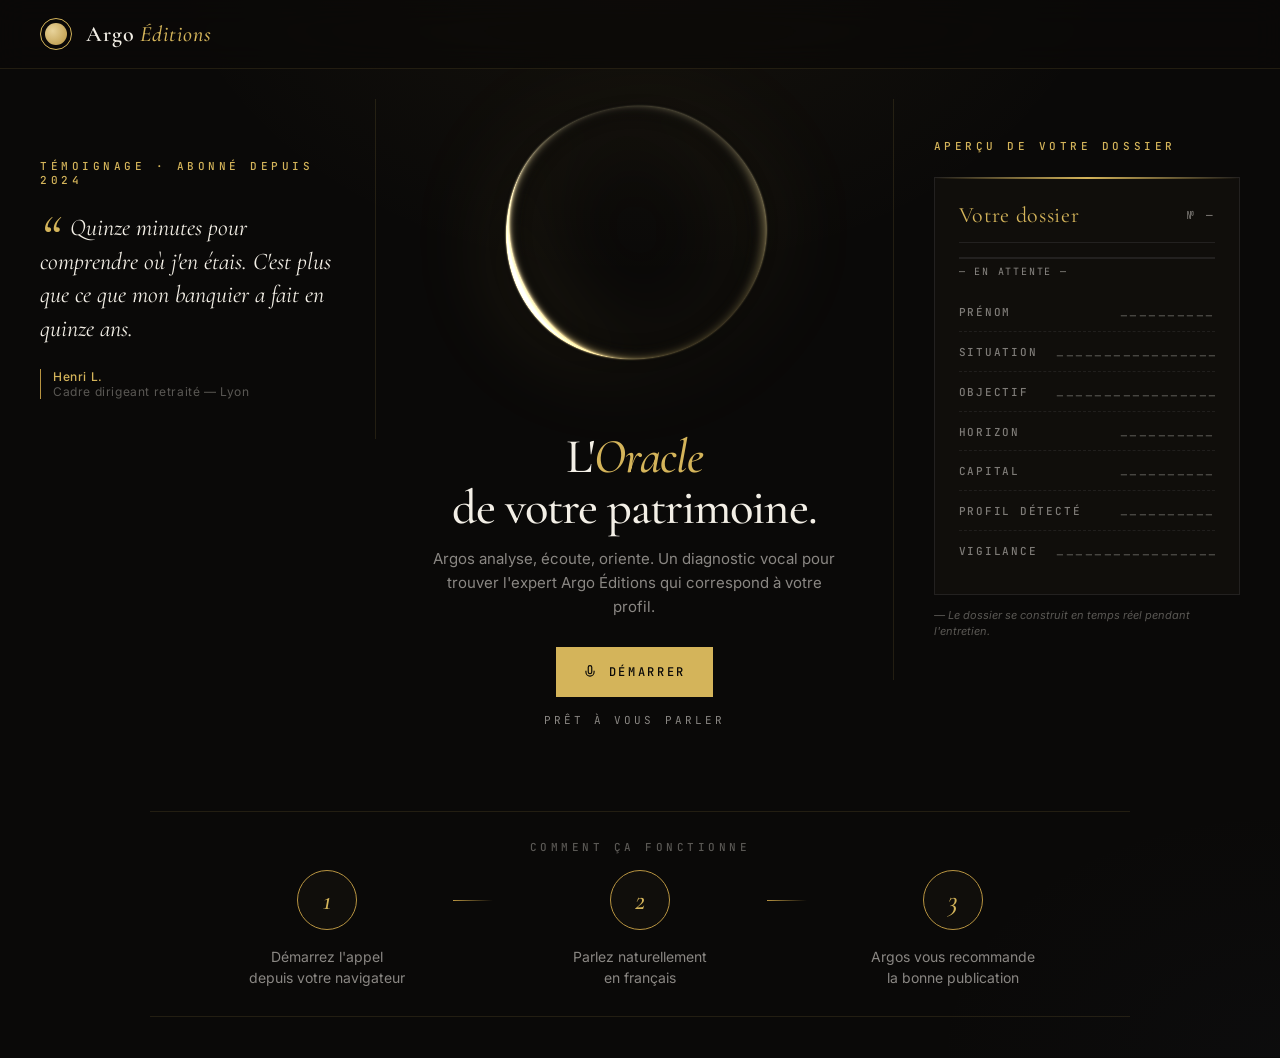
==== commit 54d5b1f4: "Frontend: nouvelle orbe vocale (sphère d'énergie shader WebGL, en or) Remplace l'orbe Oracle SVG par" ====
--- a/frontend/argo-page/index.html
+++ b/frontend/argo-page/index.html
@@ -284,6 +284,25 @@
     display: block;
     overflow: visible;
   }
+  /* === NOUVELLE orbe qui parle : sphère d'énergie shader WebGL (or). ===========
+     L'ancienne Oracle SVG (ci-dessous) est CONSERVÉE intacte mais masquée tant
+     que body.shader-orb est posé. Pour revenir à l'Oracle : USE_SHADER_ORB=false
+     dans le script (rien d'autre à toucher). */
+  #orb-shader {
+    display: none;
+    position: absolute;
+    width: 320px; height: 320px;
+    left: 50%; top: 50%;
+    transform: translate(-50%, -50%) scale(var(--orb-scale, 1));
+    transition: transform 70ms linear;
+    pointer-events: none;
+    /* halo or qui s'intensifie quand Argos parle (réutilise --orb-glow) */
+    filter: drop-shadow(0 0 calc(24px + 70px * var(--orb-glow, 0)) rgba(212, 180, 90, calc(0.22 + 0.5 * var(--orb-glow, 0))));
+  }
+  body.shader-orb #orb-shader { display: block; }
+  body.shader-orb .oracle-svg,
+  body.shader-orb .orb-waveform,
+  body.shader-orb #particle-canvas { display: none; }
   /* Sphere group : reactive au voice RMS */
   .oracle-sphere-scale {
     transform-origin: 200px 220px;
@@ -1470,7 +1489,12 @@
     <div class="orb-container idle" id="orb-container">
       <div class="heat-halo" aria-hidden="true"></div>
 
-      <!-- ORACLE SVG ORB (robot / astrolabe) -->
+      <!-- NOUVELLE orbe qui parle : sphère d'énergie shader WebGL (or). L'ancienne
+           Oracle SVG est conservée intacte juste en dessous ; pour y revenir,
+           passer USE_SHADER_ORB à false dans le script. -->
+      <canvas id="orb-shader" aria-hidden="true"></canvas>
+
+      <!-- ORACLE SVG ORB (robot / astrolabe) — CONSERVÉE (masquée si shader actif) -->
       <svg class="oracle-svg" viewBox="0 0 400 480" aria-hidden="true">
         <defs>
           <radialGradient id="oracle-sphere-grad" cx="40%" cy="35%" r="65%">
@@ -1844,8 +1868,16 @@
       this.muted = false;
     }
     async start() {
+      // noiseSuppression DÉSACTIVÉ : la suppression de bruit agressive du
+      // navigateur (Chrome/RNNoise) classait les réponses COURTES et douces
+      // ("oui", "non", dites vite par un senior) comme du bruit et les avalait
+      // AVANT qu'elles atteignent la VAD de Gemini -> Argos restait muet. Il n'y
+      // a aucun "minimum de mots" côté code : c'était ça. echoCancellation reste
+      // ON (Argos n'entend pas sa propre voix -> pas d'écho), autoGainControl ON
+      // (booste les voix faibles). Compromis assumé : un peu plus de bruit de
+      // fond capté, mais la VAD de Gemini ne forme pas de tour sur de brefs bruits.
       this.stream = await navigator.mediaDevices.getUserMedia({
-        audio: { channelCount: 1, echoCancellation: true, noiseSuppression: true, autoGainControl: true },
+        audio: { channelCount: 1, echoCancellation: true, noiseSuppression: false, autoGainControl: true },
         video: false,
       });
       const ctx = getSharedAudioCtx();
@@ -2118,14 +2150,22 @@
   }
 
   // ============ P7 — DÉTECTION DE FIN D'APPEL NATURELLE ============
+  // Adieux EXPLICITES (des deux côtés) = vrai signal de fin.
+  // NB: "je vais réfléchir" a été RETIRÉ — c'est l'objection n°1 du closing, pas
+  // une fin d'appel (le prompt l'isole, cf. RÈGLES DE CLOSING #3). Raccrocher 3s
+  // après tuait la reprise d'objection. (audit #3/#4/#11)
   const END_CALL_PATTERNS = [
     /\bau\s+revoir\b/i,
     /\bà\s+(bientôt|très\s+vite|plus\s+tard|la\s+prochaine)\b/i,
-    /\bmerci\s+pour\s+(ce|votre|le|tout)\b/i,
-    /\bparfait[^,.!?]*merci[^,.!?]*$/i,  // Argos ferme l'appel
     /\bbonne\s+(journée|soirée|fin\s+de)\b/i,
     /\bje\s+(raccroche|vais\s+y\s+aller|dois\s+filer)\b/i,
-    /\bje\s+vais\s+(réfléchir|y\s+réfléchir)\b/i,
+  ];
+  // Phrase d'adieu d'ARGOS uniquement (règle 7 : "Parfait …, merci pour ce moment.
+  // À très vite."). Côté AGENT seulement : un "merci pour votre analyse" dit
+  // poliment par le prospect en plein appel ne doit PAS raccrocher. (audit #3/#21)
+  const AGENT_FAREWELL_PATTERNS = [
+    /\bmerci\s+pour\s+(ce|votre|le|tout)\b/i,
+    /\bparfait[^,.!?]*merci[^,.!?]*$/i,
   ];
   let endCallDetected = false;
   function checkEndOfCall(text, fromRole) {
@@ -2137,13 +2177,20 @@
     if (buyIntentTriggered || closingOverlayShown) return;
     if (!text) return;
     const t = text.replace(/’/g, "'").toLowerCase();  // apostrophe courbe -> droite
-    for (let i = 0; i < END_CALL_PATTERNS.length; i++) {
-      if (END_CALL_PATTERNS[i].test(t)) {
+    // La phrase "merci pour…" ne compte comme fin QUE si c'est ARGOS qui la dit
+    // (sa phrase d'adieu scriptée) — pas la politesse du prospect. (audit #3/#21)
+    var patterns = (fromRole === "alpha")
+      ? END_CALL_PATTERNS.concat(AGENT_FAREWELL_PATTERNS)
+      : END_CALL_PATTERNS;
+    for (let i = 0; i < patterns.length; i++) {
+      if (patterns[i].test(t)) {
         endCallDetected = true;
-        console.log("[Argo] End-of-call detected:", fromRole, "→ auto disconnect dans 3s");
+        // 8s (et non 3s) : laisse Argos terminer sa phrase de clôture avant de
+        // couper la ligne — 3s coupait en pleine phrase. (audit #3)
+        console.log("[Argo] End-of-call detected:", fromRole, "→ auto disconnect dans 8s");
         scheduleEphemeral(function() {
           if (state.isConnected) disconnect();
-        }, 3000);
+        }, 8000);
         return;
       }
     }
@@ -2187,17 +2234,137 @@
 
   // ============ ORB LEVEL ============
   const $orbContainer = $("orb-container");
+  // Niveau audio courant (voix Argos en sortie + micro prospect), alimenté par
+  // updateOrbLevel. Lu par l'orbe shader -> pas besoin d'un 2e getUserMedia.
+  var orbAudioLevel = 0;
   function updateOrbLevel(vol) {
     // vol=0 → orb au repos complet (glow 0), pas de résidu lumineux au raccroché
+    orbAudioLevel = vol || 0;
     $orbContainer.style.setProperty("--orb-scale", 1 + vol * 0.25);
     $orbContainer.style.setProperty("--orb-glow", vol <= 0.001 ? 0 : (0.15 + vol * 0.55));
   }
   function resetOrbVisuals() {
+    orbAudioLevel = 0;
     $orbContainer.style.setProperty("--orb-scale", 1);
     $orbContainer.style.setProperty("--orb-glow", 0);
     $orbContainer.style.setProperty("--heat-pct", 0);
     $orbContainer.style.setProperty("--heat-color", "#6688aa");
   }
+
+  // ============ ORBE SHADER (WebGL) ============
+  // Sphère d'énergie OR qui remplace l'orbe Oracle. Port en WebGL BRUT du
+  // composant ogl (aucune dépendance, aucun CDN). Pilotée par orbAudioLevel (la
+  // voix d'Argos en sortie + le micro), donc PAS de 2e getUserMedia.
+  // REVERT : passer USE_SHADER_ORB à false -> l'Oracle SVG d'origine réapparaît.
+  var USE_SHADER_ORB = true;
+  (function initShaderOrb() {
+    if (!USE_SHADER_ORB) return;
+    var canvas = document.getElementById("orb-shader");
+    if (!canvas) return;
+    document.body.classList.add("shader-orb");
+    var gl = null;
+    try {
+      gl = canvas.getContext("webgl", { alpha: true, premultipliedAlpha: false, antialias: true })
+        || canvas.getContext("experimental-webgl", { alpha: true, premultipliedAlpha: false, antialias: true });
+    } catch (e) {}
+    if (!gl) { document.body.classList.remove("shader-orb"); return; }  // pas de WebGL -> on garde l'Oracle SVG
+
+    var vert =
+      "precision highp float;" +
+      "attribute vec2 position; attribute vec2 uv; varying vec2 vUv;" +
+      "void main(){ vUv = uv; gl_Position = vec4(position, 0.0, 1.0); }";
+
+    var frag = [
+      "precision highp float;",
+      "uniform float iTime; uniform vec3 iResolution; uniform float hue;",
+      "uniform float hover; uniform float rot; uniform float hoverIntensity;",
+      "varying vec2 vUv;",
+      "vec3 rgb2yiq(vec3 c){ float y=dot(c,vec3(0.299,0.587,0.114)); float i=dot(c,vec3(0.596,-0.274,-0.322)); float q=dot(c,vec3(0.211,-0.523,0.312)); return vec3(y,i,q); }",
+      "vec3 yiq2rgb(vec3 c){ float r=c.x+0.956*c.y+0.621*c.z; float g=c.x-0.272*c.y-0.647*c.z; float b=c.x-1.106*c.y+1.703*c.z; return vec3(r,g,b); }",
+      "vec3 adjustHue(vec3 color,float hueDeg){ float h=hueDeg*3.14159265/180.0; vec3 yiq=rgb2yiq(color); float c=cos(h); float s=sin(h); float i=yiq.y*c-yiq.z*s; float q=yiq.y*s+yiq.z*c; yiq.y=i; yiq.z=q; return yiq2rgb(yiq); }",
+      "vec3 hash33(vec3 p3){ p3=fract(p3*vec3(0.1031,0.11369,0.13787)); p3+=dot(p3,p3.yxz+19.19); return -1.0+2.0*fract(vec3(p3.x+p3.y,p3.x+p3.z,p3.y+p3.z)*p3.zyx); }",
+      "float snoise3(vec3 p){ const float K1=0.333333333; const float K2=0.166666667; vec3 i=floor(p+(p.x+p.y+p.z)*K1); vec3 d0=p-(i-(i.x+i.y+i.z)*K2); vec3 e=step(vec3(0.0),d0-d0.yzx); vec3 i1=e*(1.0-e.zxy); vec3 i2=1.0-e.zxy*(1.0-e); vec3 d1=d0-(i1-K2); vec3 d2=d0-(i2-K1); vec3 d3=d0-0.5; vec4 h=max(0.6-vec4(dot(d0,d0),dot(d1,d1),dot(d2,d2),dot(d3,d3)),0.0); vec4 n=h*h*h*h*vec4(dot(d0,hash33(i)),dot(d1,hash33(i+i1)),dot(d2,hash33(i+i2)),dot(d3,hash33(i+1.0))); return dot(vec4(31.316),n); }",
+      "vec4 extractAlpha(vec3 c){ float a=max(max(c.r,c.g),c.b); return vec4(c.rgb/(a+1e-5),a); }",
+      // --- PALETTE OR (adaptée à Argos : or sur noir). Anciennement violet/cyan/bleu. ---
+      "const vec3 baseColor1 = vec3(0.831, 0.706, 0.353);",  // or #d4b45a
+      "const vec3 baseColor2 = vec3(0.984, 0.914, 0.690);",  // champagne clair #fbe9b0
+      "const vec3 baseColor3 = vec3(0.094, 0.063, 0.024);",  // bronze sombre (cœur) #181006
+      "const float innerRadius = 0.6; const float noiseScale = 0.65;",
+      "float light1(float i,float a,float d){ return i/(1.0+d*a); }",
+      "float light2(float i,float a,float d){ return i/(1.0+d*d*a); }",
+      "vec4 draw(vec2 uv){",
+      "  vec3 color1=adjustHue(baseColor1,hue); vec3 color2=adjustHue(baseColor2,hue); vec3 color3=adjustHue(baseColor3,hue);",
+      "  float ang=atan(uv.y,uv.x); float len=length(uv); float invLen=len>0.0?1.0/len:0.0;",
+      "  float n0=snoise3(vec3(uv*noiseScale,iTime*0.5))*0.5+0.5;",
+      "  float r0=mix(mix(innerRadius,1.0,0.4),mix(innerRadius,1.0,0.6),n0);",
+      "  float d0=distance(uv,(r0*invLen)*uv); float v0=light1(1.0,10.0,d0); v0*=smoothstep(r0*1.05,r0,len);",
+      "  float cl=cos(ang+iTime*2.0)*0.5+0.5;",
+      "  float a=iTime*-1.0; vec2 pos=vec2(cos(a),sin(a))*r0; float d=distance(uv,pos);",
+      "  float v1=light2(1.5,5.0,d); v1*=light1(1.0,50.0,d0);",
+      "  float v2=smoothstep(1.0,mix(innerRadius,1.0,n0*0.5),len); float v3=smoothstep(innerRadius,mix(innerRadius,1.0,0.5),len);",
+      "  vec3 col=mix(color1,color2,cl); col=mix(color3,col,v0); col=(col+v1)*v2*v3; col=clamp(col,0.0,1.0);",
+      "  return extractAlpha(col);",
+      "}",
+      "vec4 mainImage(vec2 fragCoord){",
+      "  vec2 center=iResolution.xy*0.5; float size=min(iResolution.x,iResolution.y);",
+      "  vec2 uv=(fragCoord-center)/size*2.0;",
+      "  float s=sin(rot); float c=cos(rot); uv=vec2(c*uv.x-s*uv.y,s*uv.x+c*uv.y);",
+      "  uv.x+=hover*hoverIntensity*0.1*sin(uv.y*10.0+iTime); uv.y+=hover*hoverIntensity*0.1*sin(uv.x*10.0+iTime);",
+      "  return draw(uv);",
+      "}",
+      "void main(){ vec2 fragCoord=vUv*iResolution.xy; vec4 col=mainImage(fragCoord); gl_FragColor=vec4(col.rgb*col.a,col.a); }"
+    ].join("\n");
+
+    function compile(type, src) {
+      var sh = gl.createShader(type); gl.shaderSource(sh, src); gl.compileShader(sh);
+      if (!gl.getShaderParameter(sh, gl.COMPILE_STATUS)) { console.warn("[orb] shader:", gl.getShaderInfoLog(sh)); return null; }
+      return sh;
+    }
+    var vs = compile(gl.VERTEX_SHADER, vert), fs = compile(gl.FRAGMENT_SHADER, frag);
+    if (!vs || !fs) { document.body.classList.remove("shader-orb"); return; }
+    var prog = gl.createProgram(); gl.attachShader(prog, vs); gl.attachShader(prog, fs); gl.linkProgram(prog);
+    if (!gl.getProgramParameter(prog, gl.LINK_STATUS)) { console.warn("[orb] link:", gl.getProgramInfoLog(prog)); document.body.classList.remove("shader-orb"); return; }
+    gl.useProgram(prog);
+
+    // Triangle plein écran : position en clip [-1..3], uv [0..2] -> vUv 0..1 sur la zone visible
+    var buf = gl.createBuffer(); gl.bindBuffer(gl.ARRAY_BUFFER, buf);
+    gl.bufferData(gl.ARRAY_BUFFER, new Float32Array([-1,-1, 0,0,  3,-1, 2,0,  -1,3, 0,2]), gl.STATIC_DRAW);
+    var aPos = gl.getAttribLocation(prog, "position"), aUv = gl.getAttribLocation(prog, "uv");
+    gl.enableVertexAttribArray(aPos); gl.vertexAttribPointer(aPos, 2, gl.FLOAT, false, 16, 0);
+    gl.enableVertexAttribArray(aUv);  gl.vertexAttribPointer(aUv, 2, gl.FLOAT, false, 16, 8);
+    var uTime = gl.getUniformLocation(prog, "iTime"), uRes = gl.getUniformLocation(prog, "iResolution"),
+        uHue = gl.getUniformLocation(prog, "hue"), uHover = gl.getUniformLocation(prog, "hover"),
+        uRot = gl.getUniformLocation(prog, "rot"), uHoverI = gl.getUniformLocation(prog, "hoverIntensity");
+    gl.clearColor(0, 0, 0, 0);
+    gl.enable(gl.BLEND); gl.blendFunc(gl.SRC_ALPHA, gl.ONE_MINUS_SRC_ALPHA);
+
+    function resize() {
+      var dpr = Math.min(window.devicePixelRatio || 1, 2);
+      var w = canvas.clientWidth || 320, h = canvas.clientHeight || 320;
+      canvas.width = Math.round(w * dpr); canvas.height = Math.round(h * dpr);
+      gl.viewport(0, 0, canvas.width, canvas.height);
+    }
+    window.addEventListener("resize", resize); resize();
+
+    var rot = 0, lvl = 0, last = 0;
+    function loop(t) {
+      requestAnimationFrame(loop);
+      var dt = last ? Math.min((t - last) * 0.001, 0.05) : 0.016; last = t;
+      // lissage : montée vive (réactif quand Argos attaque une phrase), descente douce
+      var target = Math.min(1, orbAudioLevel * 1.25);
+      lvl += (target - lvl) * (target > lvl ? 0.45 : 0.08);
+      rot += dt * (0.25 + lvl * 1.8);  // rotation de base + accélérée par la voix
+      gl.uniform1f(uTime, t * 0.001);
+      gl.uniform3f(uRes, canvas.width, canvas.height, canvas.width / canvas.height);
+      gl.uniform1f(uHue, 0.0);
+      gl.uniform1f(uHover, Math.min(lvl * 1.6, 1.0));
+      gl.uniform1f(uRot, rot);
+      gl.uniform1f(uHoverI, Math.min(0.08 + lvl * 0.72, 0.8));
+      gl.clear(gl.COLOR_BUFFER_BIT);
+      gl.drawArrays(gl.TRIANGLES, 0, 3);
+    }
+    requestAnimationFrame(loop);
+  })();
 
   // ============ TRANSCRIPT ============
   const $transcript = $("transcript");
@@ -3108,7 +3275,10 @@
   // du coach → trop tot, le prospect n'avait pas encore dit oui.
   var BUY_INTENT_USER_RES = [
     /\b(?:ok|d'?accord|ouais|oui)[\s,.!]*je\s+m'?inscris\b/i,
-    /\bje\s+(?:prends|m'?engage|m'?inscris|veux\s+bien|signe)\b/i,
+    /\bje\s+(?:prends|m'?engage|m'?inscris|signe)\b/i,
+    // "je veux bien" = oui mou, MAIS pas "je veux bien savoir/voir/comprendre/
+    // écouter/entendre…" qui est de la CURIOSITÉ, pas un achat (lookahead négatif).
+    /\bje\s+veux\s+bien\b(?!\s+(?:savoir|en\s+savoir|voir|comprendre|[ée]couter|entendre|conna[îi]tre|d[ée]couvrir|essayer))/i,
     /\bc'?est\s+(?:bon|parti|ok)\s+(?:pour\s+moi|on\s+y\s+va)/i,
     /\bon\s+y\s+va\b/i,
     /\ballez[\s,]*j'?y\s+vais\b/i,
@@ -3127,6 +3297,14 @@
     if (!text) return;
     text = text.replace(/’/g, "'");  // apostrophe courbe -> droite (sinon "je m'inscris" rate)
     if (!state.currentRecommendedProduct) return; // pas d'overlay sans produit
+    // GATE CLOSING : jamais la pop-up de fin (proposition produits + prix +
+    // confettis) tant qu'Argos n'a pas ATTEINT le closing. Sinon un faux
+    // positif ("je veux bien savoir" en plein diagnostic/recap) balançait la
+    // pop-up AVANT que l'agent ait parlé de l'offre. Même verrou que
+    // l'offer_card (inClosingNow() : prix_closing / post_closing / signal vert).
+    // Placé AVANT de poser buyIntentTriggered -> pas d'effet de bord (sinon
+    // checkEndOfCall resterait suppression toute la conv).
+    if (!inClosingNow()) return;
     var patterns = fromRole === "alpha" ? BUY_INTENT_ALPHA_RES : BUY_INTENT_USER_RES;
     for (var i = 0; i < patterns.length; i++) {
       if (patterns[i].test(text)) {
@@ -3280,12 +3458,20 @@
   var lastCoachCall = 0;
   var COACH_MIN_INTERVAL_MS = 5000;
 
+  // Garde-fou anti-latch (audit #2/#8) : un /api/strategist qui pend ne doit plus
+  // figer le coach — sinon coachDirective reste périmée et inClosingNow() ne passe
+  // jamais à vrai => offer_card / bouton S'inscrire / pop-up de fin / CTA tous
+  // bloqués = vente impossible le reste de l'appel, sans symptôme visible.
+  var COACH_FETCH_TIMEOUT_MS = 10000;
+  var COACH_INFLIGHT_MAX_MS = 12000;
   function callCoach(mode) {
-    if (state.coachInFlight) return;
+    // Âge max du verrou : au-delà on considère le fetch perdu et on relance.
+    if (state.coachInFlight && (Date.now() - (state.coachInFlightSince || 0)) < COACH_INFLIGHT_MAX_MS) return;
     var now = Date.now();
     if (mode !== "post_call" && now - lastCoachCall < COACH_MIN_INTERVAL_MS) return;
     lastCoachCall = now;
     state.coachInFlight = true;
+    state.coachInFlightSince = now;
 
     var payload = {
       history: state.conversationLog.slice(),
@@ -3297,13 +3483,17 @@
     // B5 : hint focus produit si ?focus= dans l'URL
     if (FOCUS_PRODUCT) payload.focus_hint = FOCUS_PRODUCT;
 
+    var coachCtrl = (typeof AbortController !== "undefined") ? new AbortController() : null;
+    var coachTo = coachCtrl ? setTimeout(function () { try { coachCtrl.abort(); } catch (e) {} }, COACH_FETCH_TIMEOUT_MS) : null;
     fetch(STRATEGIST_ENDPOINT, {
       method: "POST",
       headers: { "Content-Type": "application/json" },
       body: JSON.stringify(payload),
+      signal: coachCtrl ? coachCtrl.signal : undefined,
     })
       .then(r => r.json())
       .then(d => {
+        if (coachTo) clearTimeout(coachTo);
         state.coachInFlight = false;
         if (d && !d.error) {
           state.coachDirective = d;
@@ -3380,6 +3570,7 @@
         }
       })
       .catch(err => {
+        if (coachTo) clearTimeout(coachTo);
         state.coachInFlight = false;
         console.warn("Coach error:", err);
       });
@@ -3702,6 +3893,14 @@
       if (sc.interrupted === true) {
         logMonitor("interrupted", { agent_disait: (state.pendingBotText || "").trim().slice(-70) });
         if (state.audioPlayer) state.audioPlayer.flush();
+        // audit #14 : la phrase coupée a été ENTENDUE par le prospect (souvent le
+        // prix : "c'est 1997 euros par—" coupé par "pardon, combien ?"). Si on la
+        // jette, le coach / dossier / cartes / transcript raisonnent sur un
+        // historique où elle n'a jamais existé. On la conserve (marquée).
+        var _cutBot = (state.pendingBotText || "").trim();
+        if (_cutBot.length > 10) {
+          state.conversationLog.push({ role: "alpha", text: cleanDisplayText(_cutBot) + " [interrompu]" });
+        }
         state.pendingBotText = "";
         currentAlphaMsg = null;
         $orbContainer.className = "orb-container";
@@ -3894,20 +4093,17 @@
       modeClosingNudged = false;
       revealTriggered = false;
       buyIntentTriggered = false;
+      // audit #2/#8 : ces verrous one-shot ne se réinitialisaient PAS à la
+      // (re)connexion — un latch hérité d'un appel précédent bloquait
+      // silencieusement coach/cards (donc tout le closing) sur le nouvel appel.
+      state.coachInFlight = false;
+      state.coachInFlightSince = 0;
+      cardsAgentSpokenInFlight = false;
+      cardsAgentSpokenSince = 0;
       document.querySelectorAll(".heat-pip").forEach(function(p) {
         p.classList.remove("active", "cold", "warm", "hot", "ready");
       });
       var $hl = $("heat-label"); if ($hl) $hl.textContent = "";
-
-      // P8 — si le prospect avait opte pour la memoire, on pre-remplit
-      // uniquement l'UI (dossier). On n'injecte PAS de hint vers Argos :
-      // il l'hallucinait en direct. Le dossier visible a l'ecran suffit.
-      var remembered = loadRememberedDossier();
-      if (remembered && remembered.dossier) {
-        state.lastDossier = remembered.dossier;
-        if (remembered.product_id) state.currentRecommendedProduct = remembered.product_id;
-        renderDossier(remembered.dossier);
-      }
 
       document.body.classList.add("in-call");
       $startBtn.style.display = "none";
@@ -3933,6 +4129,17 @@
       state.currentRecommendedProduct = null;
       previousDossierSignature = new Map();
       resetDossierTemplate();
+      // P8 — mémoire cross-session : restauration APRÈS le reset (audit #12).
+      // Avant, le restore était au-dessus du reset -> lastDossier={} +
+      // resetDossierTemplate() l'écrasaient = feature morte (prospect récurrent =
+      // dossier VIDE). On pré-remplit l'UI seulement, sans hint vers Argos (il
+      // l'hallucinait en direct ; le dossier visible à l'écran suffit).
+      var remembered = loadRememberedDossier();
+      if (remembered && remembered.dossier) {
+        state.lastDossier = remembered.dossier;
+        if (remembered.product_id) state.currentRecommendedProduct = remembered.product_id;
+        renderDossier(remembered.dossier);
+      }
       localCardShown = new Set();
       cardSessionShown = new Set();
       lastCardShownAt = 0;
@@ -4158,8 +4365,10 @@
   // un monologue long, sans attendre le turnComplete.
   var lastCardsAgentSpokenCall = 0;
   var cardsAgentSpokenInFlight = false;
+  var cardsAgentSpokenSince = 0;
   function scheduleCardsAgentWhileSpeaking() {
-    if (cardsAgentSpokenInFlight) return;
+    // Garde d'âge anti-latch (audit #2/#8) : même motif que callCoach.
+    if (cardsAgentSpokenInFlight && (Date.now() - cardsAgentSpokenSince) < COACH_INFLIGHT_MAX_MS) return;
     var now = Date.now();
     if (now - lastCardsAgentSpokenCall < 4000) return;
     // Économie tokens : si une carte vient d'être affichée (<gap global),
@@ -4169,10 +4378,13 @@
     if (bot.length < 40) return; // attendre qu'Argos ait dit quelque chose de substantiel
     lastCardsAgentSpokenCall = now;
     cardsAgentSpokenInFlight = true;
+    cardsAgentSpokenSince = now;
 
     var historySlice = state.conversationLog.slice();
     historySlice.push({ role: "alpha", text: bot });
 
+    var caCtrl = (typeof AbortController !== "undefined") ? new AbortController() : null;
+    var caTo = caCtrl ? setTimeout(function () { try { caCtrl.abort(); } catch (e) {} }, COACH_FETCH_TIMEOUT_MS) : null;
     fetch(CARDS_ENDPOINT, {
       method: "POST",
       headers: { "Content-Type": "application/json" },
@@ -4182,14 +4394,16 @@
         session_id: state.sessionId,
         dossier: state.lastDossier,
       }),
+      signal: caCtrl ? caCtrl.signal : undefined,
     })
       .then(function(r) { return r.json(); })
       .then(function(res) {
+        if (caTo) clearTimeout(caTo);
         cardsAgentSpokenInFlight = false;
         var cardData = res && (res.card || res.card_a_afficher);
         if (cardData) showSmartCard(cardData);
       })
-      .catch(function() { cardsAgentSpokenInFlight = false; });
+      .catch(function() { if (caTo) clearTimeout(caTo); cardsAgentSpokenInFlight = false; });
   }
 
   function triggerCardsWhileSpeaking() {
@@ -4398,6 +4612,22 @@
 
   // ============ DISCONNECT (refondu avec post-call) ============
   function disconnect() {
+    // audit #28 : flush des buffers AVANT save/score. Si l'appel se termine hors
+    // turnComplete (clic Raccrocher en pleine parole, ou auto-disconnect de fin
+    // d'appel pendant qu'Argos parle), la dernière réplique de chaque côté n'est
+    // pas encore dans conversationLog -> elle manquerait du transcript sauvé ET du
+    // score post_call (souvent la phrase qui a CONCLU l'appel).
+    var _flushBot = (state.pendingBotText || "").trim();
+    if (_flushBot.length > 2) {
+      state.conversationLog.push({ role: "alpha", text: cleanDisplayText(_flushBot) });
+      state.pendingBotText = "";
+    }
+    var _flushUser = (state.pendingUserText || "").trim();
+    if (_flushUser.length > 1) {
+      state.conversationLog.push({ role: "user", text: _flushUser });
+      state.pendingUserText = "";
+    }
+
     saveConversation().catch(function(e) { console.warn("save error:", e); });
 
     // Score post-call (C2) : appel coach en mode post_call
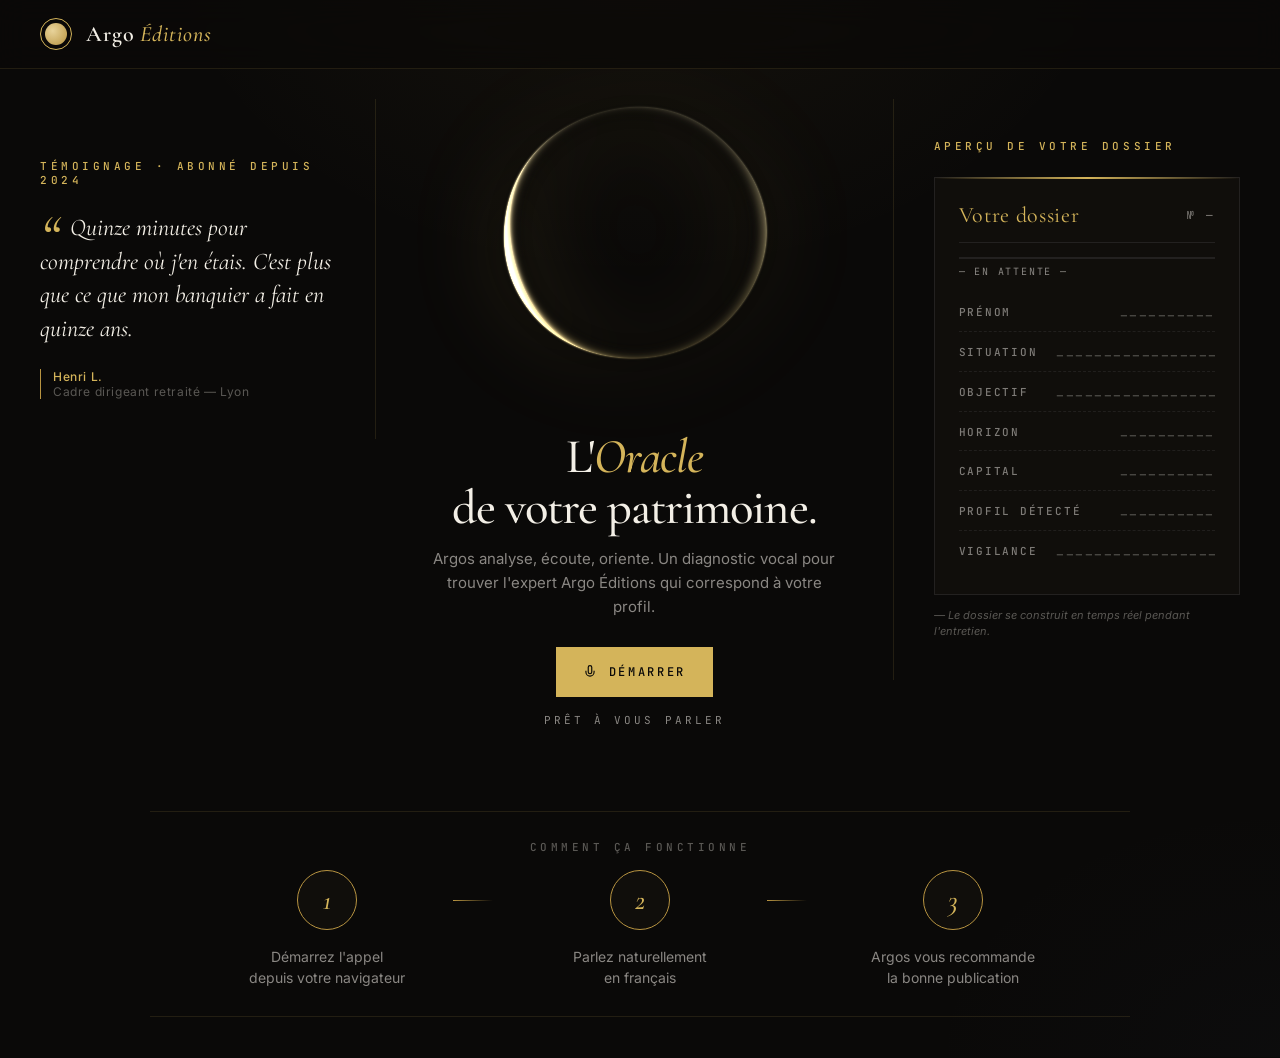
==== commit 72045719: "Latence fin de phrase : VAD silence 800->500ms + timeout embedding 1.2->0.8s Plainte : Argos met tro" ====
--- a/frontend/argo-page/index.html
+++ b/frontend/argo-page/index.html
@@ -3735,20 +3735,20 @@
           sessionResumption: state.resumptionHandle ? { handle: state.resumptionHandle } : {},
           inputAudioTranscription: {},
           outputAudioTranscription: {},
-          // VAD serveur. ⚠️ L'ancien réglage LOW/LOW + 900ms était TROP mou :
-          // Gemini ne concluait pas que le prospect avait fini de parler -> il
-          // ne répondait qu'au 2e essai ("Allô, tu m'entends ?"). On repasse en
-          // HIGH/HIGH : détecte fiablement le début ET la fin de parole, et
-          // répond après ~0,8s de silence (assez pour ne pas couper une phrase,
-          // assez court pour répondre du premier coup). prefixPadding 300ms pour
-          // ne pas tronquer le 1er mot.
+          // VAD serveur. HIGH/HIGH : détecte fiablement le début ET la fin de
+          // parole. silenceDurationMs = délai de silence avant qu'Argos décide
+          // que tu as fini -> AJOUTÉ À CHAQUE RÉPONSE. Baissé 800 -> 500ms pour
+          // qu'il réponde plus vite en fin de phrase (gain ~300ms par tour).
+          // Compromis : si ça coupe un prospect qui marque une pause au milieu
+          // d'une phrase, remonter vers 650. prefixPadding 300ms = ne tronque
+          // pas le 1er mot (look-back, ne pas baisser).
           realtimeInputConfig: {
             automaticActivityDetection: {
               disabled: false,
               startOfSpeechSensitivity: "START_SENSITIVITY_HIGH",
               endOfSpeechSensitivity: "END_SENSITIVITY_HIGH",
               prefixPaddingMs: 300,
-              silenceDurationMs: 800,
+              silenceDurationMs: 500,
             },
           },
           tools: [{
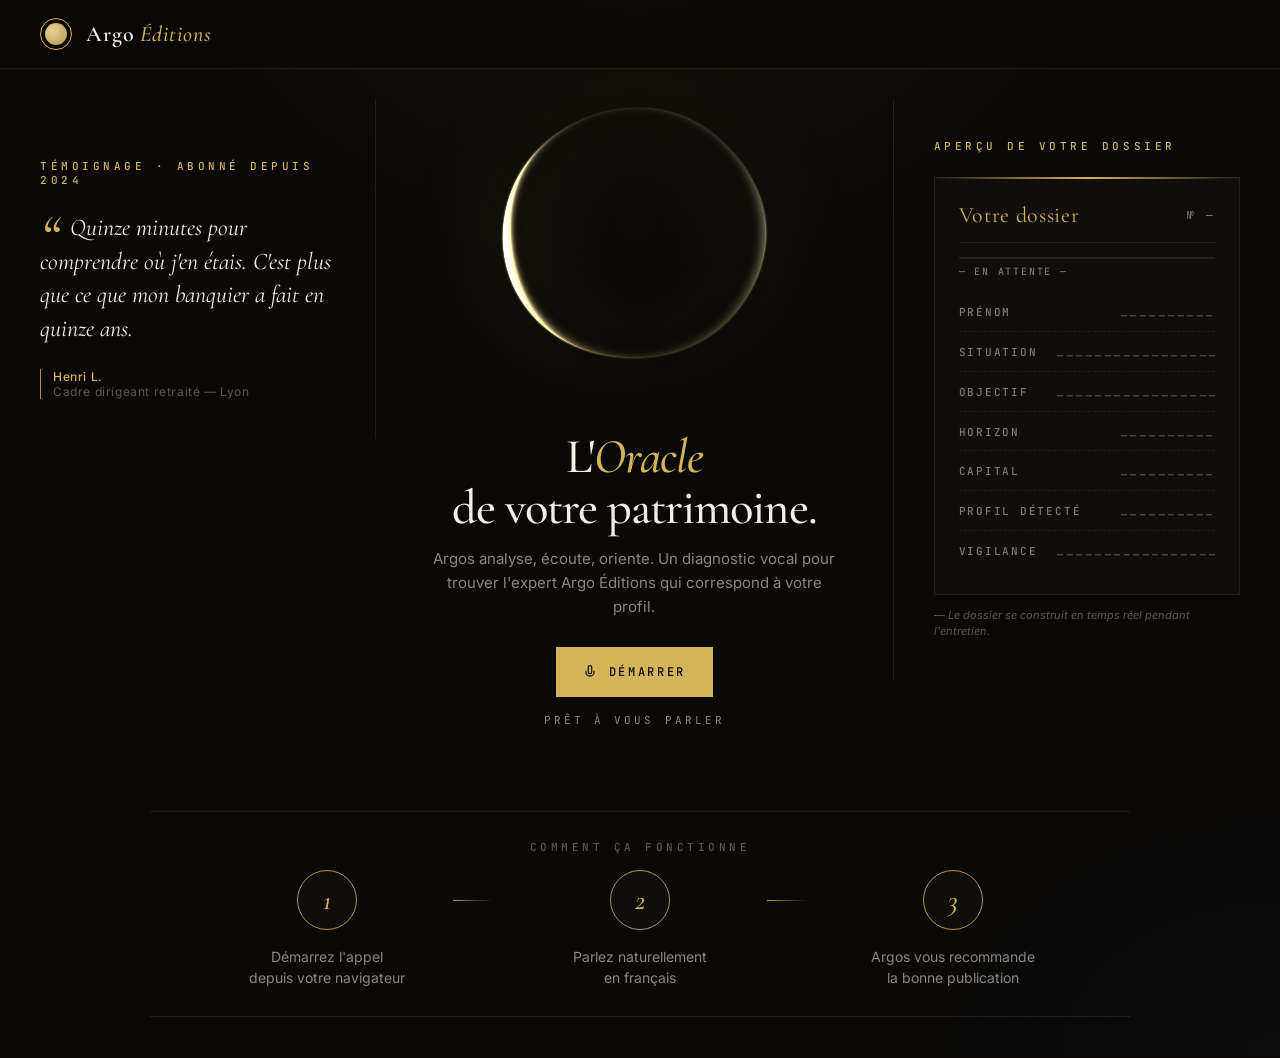
==== commit 0d03dbdc: "Frontend: réactive noiseSuppression — c'était la cause du temps de réponse énorme (#300) Diagnostic " ====
--- a/frontend/argo-page/index.html
+++ b/frontend/argo-page/index.html
@@ -1868,16 +1868,15 @@
       this.muted = false;
     }
     async start() {
-      // noiseSuppression DÉSACTIVÉ : la suppression de bruit agressive du
-      // navigateur (Chrome/RNNoise) classait les réponses COURTES et douces
-      // ("oui", "non", dites vite par un senior) comme du bruit et les avalait
-      // AVANT qu'elles atteignent la VAD de Gemini -> Argos restait muet. Il n'y
-      // a aucun "minimum de mots" côté code : c'était ça. echoCancellation reste
-      // ON (Argos n'entend pas sa propre voix -> pas d'écho), autoGainControl ON
-      // (booste les voix faibles). Compromis assumé : un peu plus de bruit de
-      // fond capté, mais la VAD de Gemini ne forme pas de tour sur de brefs bruits.
+      // noiseSuppression RÉACTIVÉ (conv #300) : l'avoir désactivé pour le
+      // "oui/non" laissait passer le BRUIT DE FOND -> transcrit en charabia
+      // ("qui souffle tes bougies", "30 des riz"), faux barge-in, et surtout la
+      // VAD de Gemini ne détectait plus la FIN de parole (le bruit la maintient
+      // active) -> temps de réponse énorme. Le bruit propre prime sur le cas
+      // "oui/non" : on remet ON. echoCancellation = pas d'écho ; autoGainControl
+      // = booste les voix faibles ; silenceDurationMs 500ms gère la réactivité.
       this.stream = await navigator.mediaDevices.getUserMedia({
-        audio: { channelCount: 1, echoCancellation: true, noiseSuppression: false, autoGainControl: true },
+        audio: { channelCount: 1, echoCancellation: true, noiseSuppression: true, autoGainControl: true },
         video: false,
       });
       const ctx = getSharedAudioCtx();
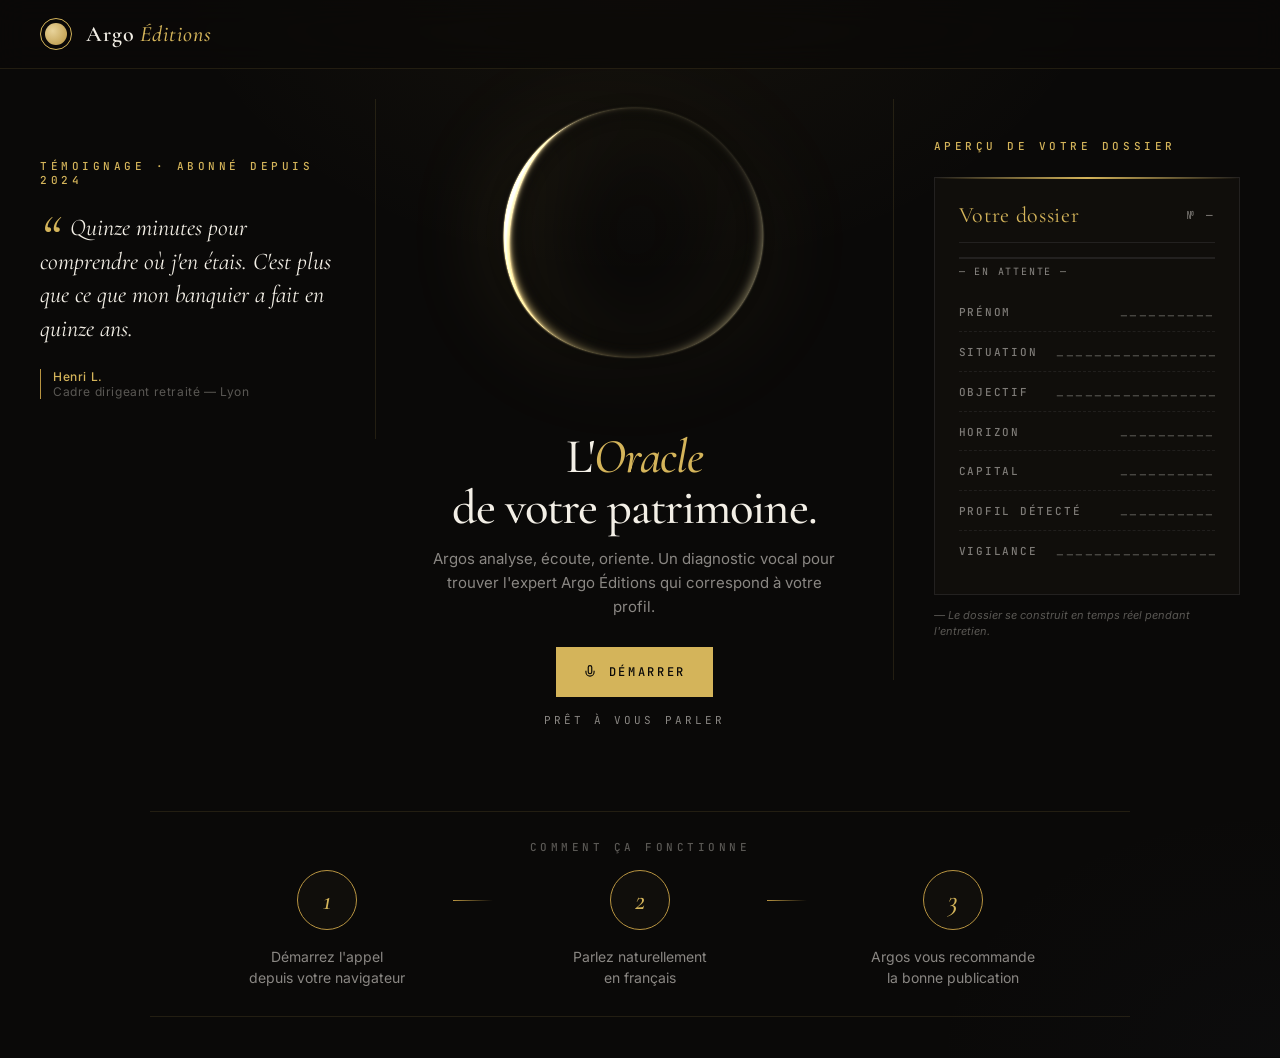
==== commit 422dcc40: "Cartes : la carte de l'expert n'apparaît QUE s'il a été nommé à la voix Plainte : l'agent UI a montr" ====
--- a/frontend/argo-page/index.html
+++ b/frontend/argo-page/index.html
@@ -2646,13 +2646,30 @@
       return !!state.currentRecommendedProduct && inClosingNow();
     }
 
-    // PROACTIVITÉ VOULUE (garde-fou "mot prononcé" retiré sur autorisation) :
-    // au-delà du tour 1 on laisse passer expert_portrait, proof_number,
-    // opportunity, comparison, testimonial... MÊME si le nom/chiffre n'a pas été
-    // dit mot pour mot. On fait confiance au serveur (chiffres ancrés réels +
-    // verrou cross-produit) et au LLM contextuel ; l'arbitre gère le rythme.
-    // -> Argos parle de Tilson => le LLM peut sortir son portrait ET un de ses
-    //    graphiques de perf pour enrichir, comme voulu.
+    // EXPERT — RÈGLE STRICTE : aucune carte d'expert (portrait) tant qu'Argos
+    // ne l'a pas NOMMÉ à voix haute. L'agent UI la sortait parfois AVANT la
+    // mention (sur la seule phase) -> on l'interdit tant que le nom de l'expert
+    // n'est pas présent dans ce qu'Argos a RÉELLEMENT dit (transcript + buffer
+    // en cours). S'applique quelle que soit la source (LLM, trigger, heuristique).
+    if (tpl === "expert_portrait" || (key && key.indexOf("authority_") === 0)) {
+      var spokenA = "";
+      for (var _i = 0; _i < state.conversationLog.length; _i++) {
+        if (state.conversationLog[_i].role === "alpha") spokenA += " " + (state.conversationLog[_i].text || "");
+      }
+      if (state.pendingBotText) spokenA += " " + state.pendingBotText;
+      spokenA = spokenA.toLowerCase().replace(/’/g, "'");
+      var _title = (cardData && cardData.title ? cardData.title : "").toLowerCase();
+      var _last  = _title ? _title.split(/\s+/).pop()
+                          : (key ? key.replace(/^authority_/, "").toLowerCase() : "");
+      var _named = (_title && spokenA.indexOf(_title) >= 0) ||
+                   (_last && _last.length >= 3 && spokenA.indexOf(_last) >= 0);
+      if (!_named) return false;  // Argos n'a pas encore prononcé le nom de l'expert
+    }
+
+    // PROACTIVITÉ VOULUE (autres cartes : proof_number, opportunity, comparison,
+    // testimonial...) : au-delà du tour 1 on les laisse passer même si le chiffre
+    // n'a pas été dit mot pour mot (chiffres ancrés serveur + verrou cross-produit
+    // + arbitre de rythme). Seul l'EXPERT exige sa mention explicite (ci-dessus).
     return true;
   }
 
